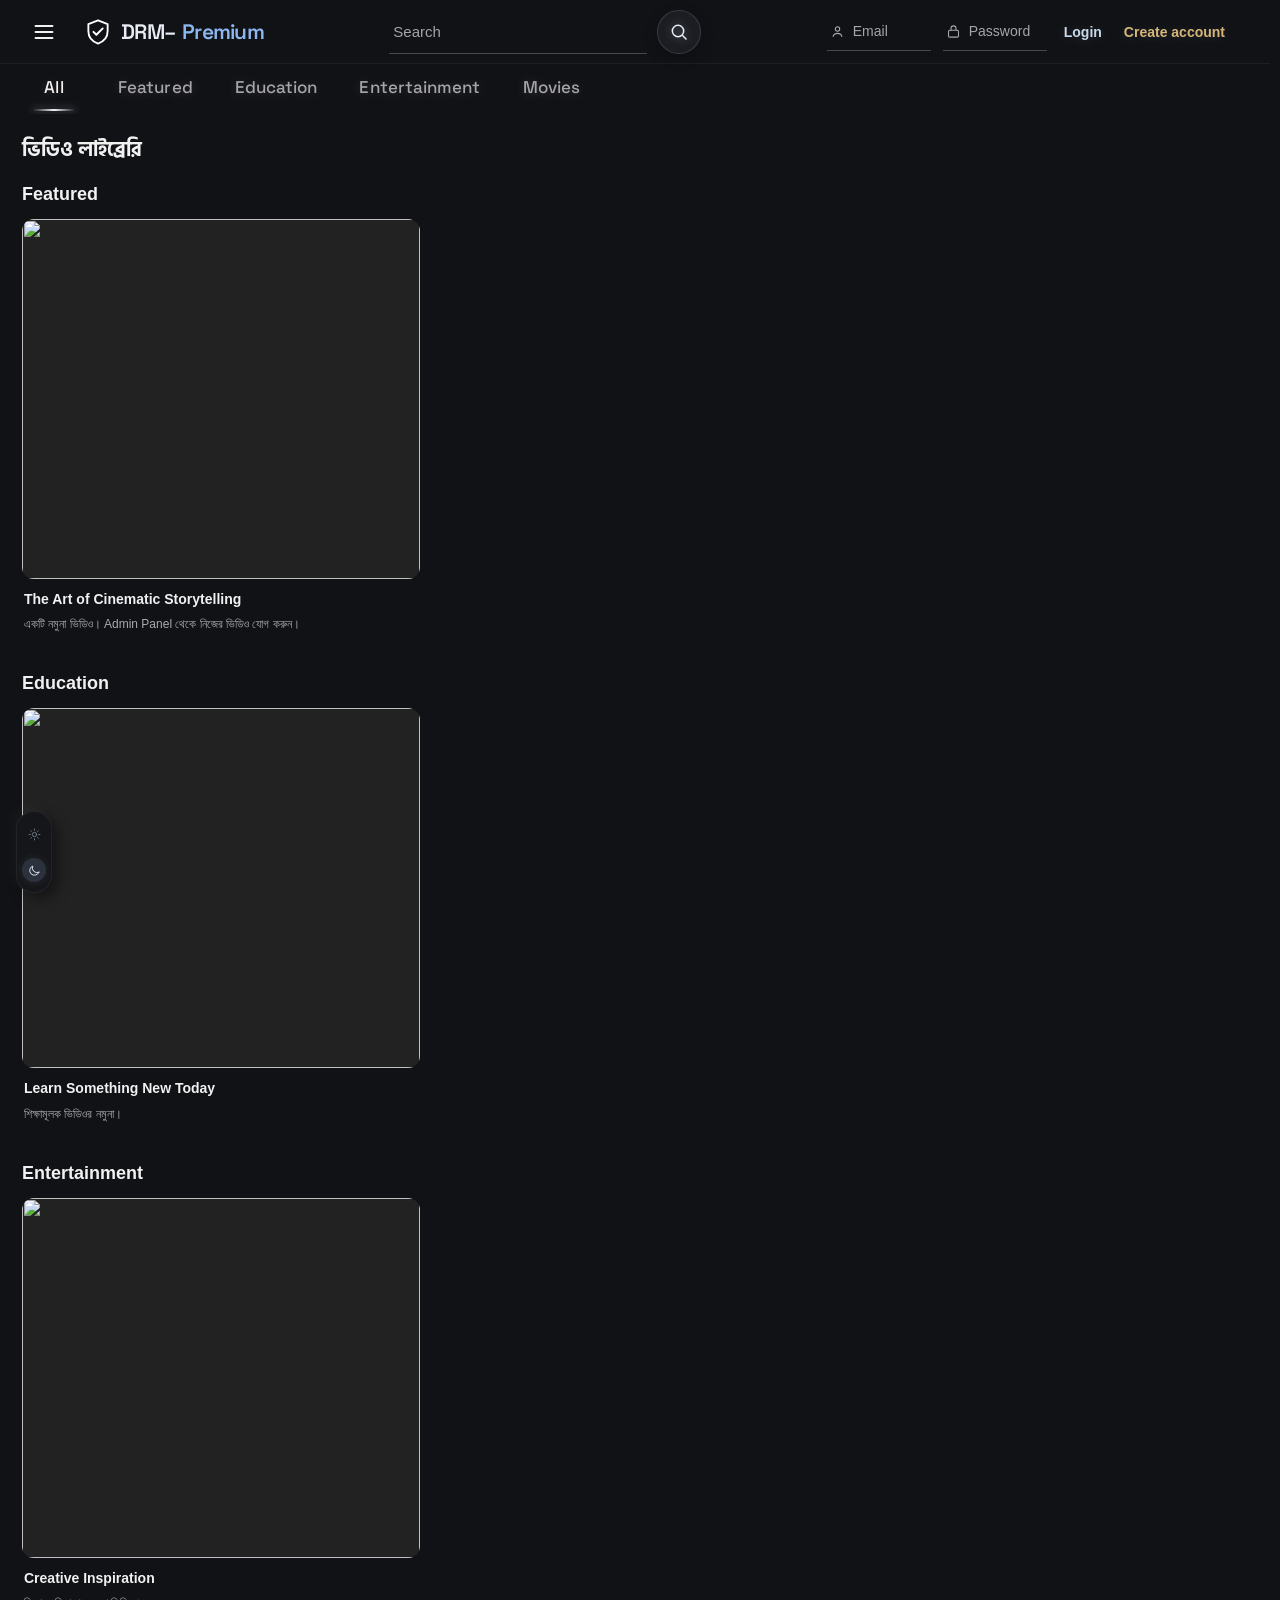
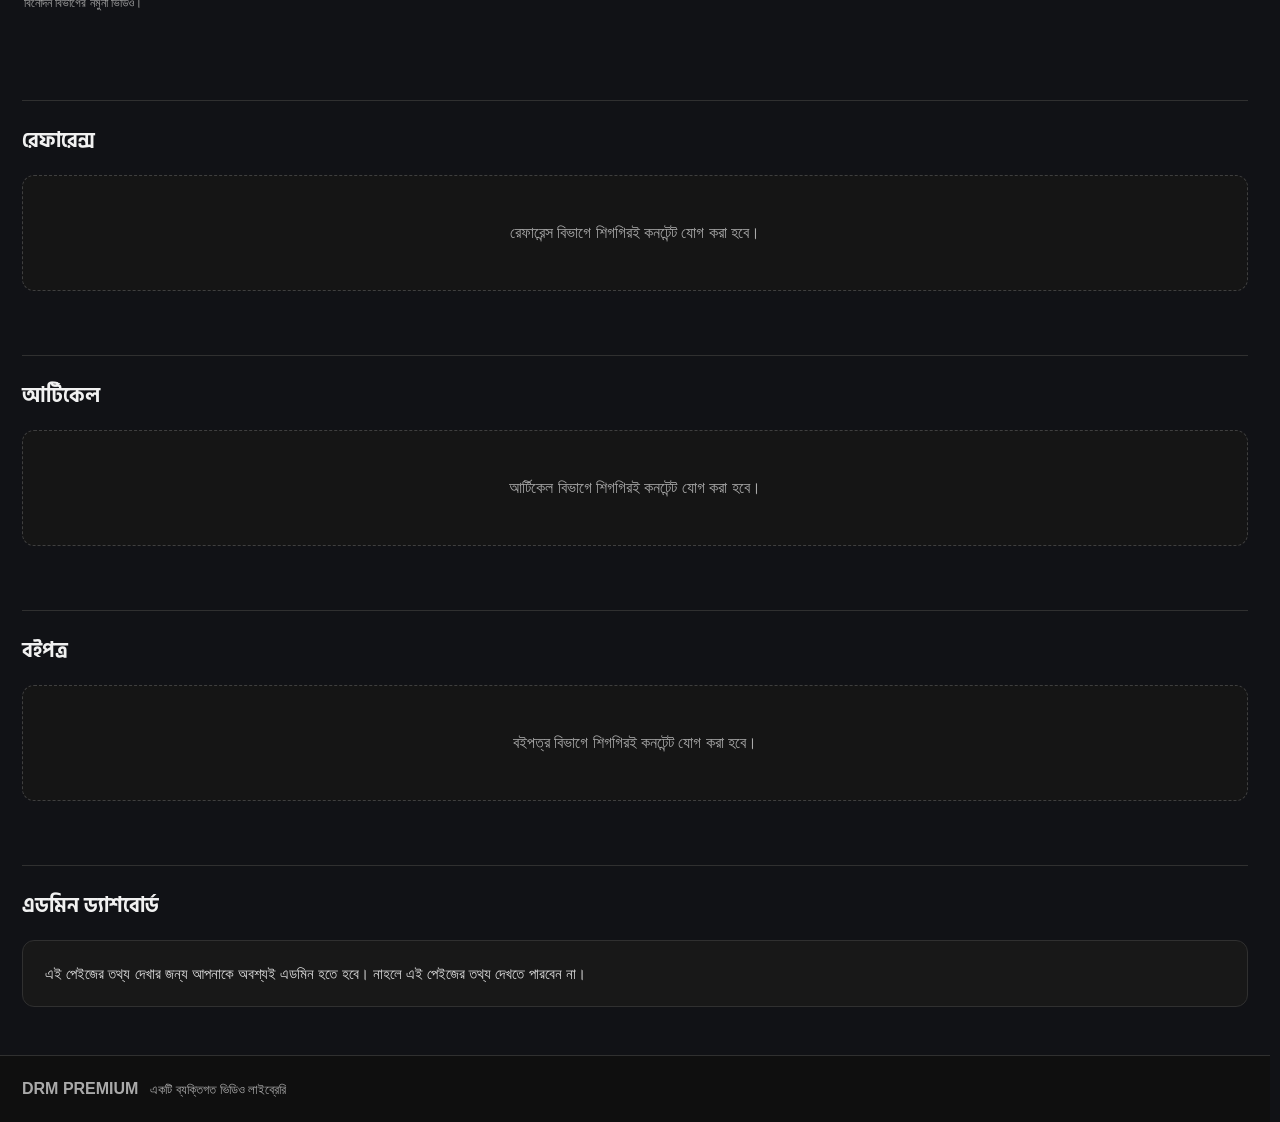
==== index.html @ 0ec2f044 "Refresh stable viewport drawer styles" ====
<!doctype html>
<html lang="bn">
<head>
<meta charset="utf-8">
<meta name="viewport" content="width=device-width,initial-scale=1">
<title>DRM PREMIUM</title>
<meta name="theme-color" content="#f5f0e9">
<link rel="icon" type="image/svg+xml" href="/favicon.svg">
<link rel="preconnect" href="https://fonts.googleapis.com">
<link rel="preconnect" href="https://fonts.gstatic.com" crossorigin>
<link href="https://fonts.googleapis.com/css2?family=Hind+Siliguri:wght@400;500;600;700&family=Sora:wght@600&family=Space+Grotesk:wght@400;500;600;700&display=swap" rel="stylesheet">
<script>(function(){try{var mode=localStorage.getItem("drm-theme-mode");document.documentElement.dataset.theme=(mode==="light"||mode==="dark")?mode:"dark";}catch(e){document.documentElement.dataset.theme="dark";}})();</script>
<link rel="stylesheet" href="styles.css?v=ducs-home-02">
<link rel="stylesheet" href="theme.css?v=ducs-shell-21">
<link rel="stylesheet" href="/assets/dufs/folder-system.css?v=dufs-04">
<link rel="stylesheet" href="/assets/dufs/home.css?v=dufs-29">
<link rel="stylesheet" href="/assets/dusb/scrollbar.css?v=dusb-03">
<link rel="stylesheet" href="/assets/dulm/list-manager.css?v=dulm-07">
<link rel="stylesheet" href="/assets/motion/motion.css?v=dume-07">

<link rel="stylesheet" href="/assets/sizing/tokens.css?v=duss-08">
<link rel="stylesheet" href="/assets/positioning/tokens.css?v=dups-04">
<link rel="stylesheet" href="/assets/colors/index.css?v=ducs-tabs-29">
<link rel="stylesheet" href="/assets/sizing/touch-targets.css?v=duss-08">
  <link rel="stylesheet" href="/theme-mode.css?v=drm-theme-16">
<script src="/theme-mode.js?v=drm-theme-06" defer></script>
<link rel="stylesheet" href="/site-shell.css?v=site-shell-01">
</head>
<body class="home-page">
<button id="visualEditorToggle" class="visual-editor-toggle" type="button" hidden aria-label="Folder Editing Mode" aria-pressed="false" title="Edit folder names">✎</button>
<aside id="visualEditorPanel" class="visual-editor-panel" hidden aria-label="Visual Editor"><div class="ve-head"><strong>Website Editor</strong><button id="veClose" type="button" aria-label="বন্ধ করুন">×</button></div><p id="veHelp">সম্পাদনার জন্য পেজের কোনো লেখা নির্বাচন করুন।</p><label for="veText">Text</label><textarea id="veText" rows="3"></textarea><label for="veFontSize">Font size (px)</label><input id="veFontSize" type="number" min="8" max="96" value="16"><label for="veColor">Text color</label><input id="veColor" type="color" value="#183d5c"><label for="veBackground">Text background</label><input id="veBackground" type="color" value="#ffffff"><label for="veShadowColor">Text shadow color</label><input id="veShadowColor" type="color" value="#000000"><div class="ve-grid"><div><label for="veShadowX">Shadow X</label><input id="veShadowX" type="number" min="-20" max="20" value="0"></div><div><label for="veShadowY">Shadow Y</label><input id="veShadowY" type="number" min="-20" max="20" value="0"></div><div><label for="veShadowBlur">Blur</label><input id="veShadowBlur" type="number" min="0" max="30" value="0"></div></div><div class="ve-actions"><button id="veApply" type="button">Apply Preview</button><button id="veSave" type="button">Save Changes</button><button id="veReset" type="button">Reset Selected</button></div><p id="veStatus" role="status" aria-live="polite"></p></aside>
<header class="topbar">
  <button class="yt-menu-trigger" id="menuToggle" type="button" aria-label="মেনু খুলুন" aria-expanded="false"><svg viewBox="0 0 24 24" aria-hidden="true"><path d="M3.5 6h17M3.5 12h17M3.5 18h17"/></svg></button>
  <a class="brand" href="/" aria-label="DRM– Premium — Homepage" data-environment-link="home"><svg class="brand-mark" viewBox="0 0 32 32" aria-hidden="true" focusable="false"><path d="M16 2.8 27 7v8.1c0 7.1-4.7 11.8-11 14.1C9.7 26.9 5 22.2 5 15.1V7l11-4.2Z" fill="none" stroke="currentColor" stroke-width="2.1" stroke-linejoin="round"/><path d="m10.8 15.8 3.4 3.4 7.2-7.3" fill="none" stroke="currentColor" stroke-width="2.2" stroke-linecap="round" stroke-linejoin="round"/></svg><span id="brandName" class="brand-word"><span class="brand-word-main">DRM–</span><span class="brand-word-accent">Premium</span></span></a>
  <form class="yt-search" role="search" onsubmit="return false"><input id="search" type="search" placeholder="Search" aria-label="কনটেন্ট খুঁজুন"><button type="button" id="searchSubmit" aria-label="Search"><svg viewBox="0 0 24 24" aria-hidden="true"><circle cx="10.8" cy="10.8" r="6.8"/><path d="m16 16 5 5"/></svg></button></form>
  <form id="headerLoginForm" class="top-actions yt-account-actions" aria-label="Account login" hidden>
    <label class="header-field yt-auth-field"><span class="sr-only">Email</span><svg viewBox="0 0 24 24" aria-hidden="true"><circle cx="12" cy="8" r="3.5"/><path d="M5 20c.7-3.4 3-5 7-5s6.3 1.6 7 5"/></svg><input id="headerEmail" name="email" type="email" placeholder="Email" autocomplete="username" required></label>
    <label class="header-field yt-auth-field"><span class="sr-only">Password</span><svg viewBox="0 0 24 24" aria-hidden="true"><rect x="4" y="10" width="16" height="11" rx="2"/><path d="M8 10V7a4 4 0 0 1 8 0v3"/></svg><input id="headerPassword" name="password" type="password" placeholder="Password" autocomplete="current-password" required></label>
    <button class="yt-login-action" id="headerLoginButton" type="submit">Login</button>
    <button class="yt-create-button" id="createAccountButton" type="button">Create account</button>
    <span id="headerLoginStatus" class="header-login-status" role="status" aria-live="polite"></span>
  </form>
  <div class="account-controls"><button id="profileMenuToggle" class="profile-menu-toggle" type="button" aria-label="প্রোফাইল মেনু খুলুন" aria-expanded="false" aria-controls="profileDrawer" hidden><img id="headerProfileAvatar" alt="" hidden><span id="headerProfileInitial">U</span></button><a id="quickUploadButton" class="nav-upload" href="/upload-studio.html" hidden aria-label="আপলোড">＋</a></div>
</header>
<div id="profileBarBackdrop" class="profile-bar-backdrop" hidden aria-hidden="true"></div>
<aside id="profileCompleteBar" class="profile-complete-bar" role="status" aria-live="polite" hidden>
 <p class="profile-bar-message"><span class="profile-welcome">Welcome to</span> <span class="profile-brand-lockup"><svg class="profile-brand-mark" viewBox="0 0 32 32" aria-hidden="true" focusable="false"><path d="M16 2.8 27 7v8.1c0 7.1-4.7 11.8-11 14.1C9.7 26.9 5 22.2 5 15.1V7l11-4.2Z" fill="none" stroke="currentColor" stroke-width="2.1" stroke-linejoin="round"/><path d="m10.8 15.8 3.4 3.4 7.2-7.3" fill="none" stroke="currentColor" stroke-width="2.2" stroke-linecap="round" stroke-linejoin="round"/></svg><span class="profile-brand-main">DRM–</span><span class="profile-brand-accent">Premium</span></span><span class="profile-welcome">. Please complete your profile.</span></p>
 <a class="profile-bar-action" href="/profile.html">Setup Profile</a>
 <button id="profileBarClose" class="profile-bar-close" type="button" aria-label="বার্তাটি বন্ধ করুন">×</button>
</aside>
<div class="sidebar-backdrop" id="sidebarBackdrop" hidden></div>
<aside class="yt-sidebar" id="ytSidebar" aria-label="প্রধান মেনু">
  <div class="sidebar-primary">
    <a class="side-link active" href="#home"><span class="side-icon">⌂</span><span>Home</span></a>
    <a class="side-link" href="/movies"><span class="side-icon">▣</span><span>Movies</span></a>
    <a class="side-link" href="#browse"><span class="side-icon">▶</span><span>Videos</span></a>
    <a class="side-link" href="#references"><span class="side-icon">▤</span><span>References</span></a>
    <a class="side-link" href="#articles"><span class="side-icon">▧</span><span>Articles</span></a>
    <a class="side-link" href="#books"><span class="side-icon">▣</span><span>Books</span></a>
  </div>
  <div class="sidebar-section"><div class="sidebar-heading">You</div>
    <a class="side-link" href="/admin"><span class="side-icon">◉</span><span>Admin dashboard</span></a>
    <a class="side-link" href="#about"><span class="side-icon">ⓘ</span><span>About</span></a>
    <a class="side-link" id="sidebarUpload" href="/upload-studio.html" hidden><span class="side-icon">＋</span><span>Upload</span></a>
  </div>
</aside>
<div id="profileDrawerBackdrop" class="profile-drawer-backdrop" hidden></div>
<aside id="profileDrawer" class="profile-drawer" role="dialog" aria-modal="false" aria-labelledby="profileDrawerTitle" aria-hidden="true" tabindex="-1" inert>
 <div class="profile-drawer-head"><span id="profileDrawerTitle" class="profile-drawer-kicker">YOUR ACCOUNT</span><button id="profileDrawerClose" class="profile-drawer-close" type="button" aria-label="Close profile menu">×</button></div>
 <div class="profile-drawer-identity"><div class="profile-drawer-avatar" id="drawerAvatar"><span id="drawerAvatarInitial">U</span><img id="drawerAvatarImage" alt="" hidden></div><div class="profile-drawer-name"><strong id="drawerFullName">Your profile</strong><span id="drawerUsername">@username</span></div></div>
 <a id="profileDrawerView" class="profile-drawer-view" href="/profile.html">Setup Profile <span aria-hidden="true">→</span></a>
 <div class="profile-drawer-divider"></div>
 <section class="profile-drawer-details" aria-label="Profile information">
  <div class="profile-drawer-detail"><span>ABOUT</span><p id="drawerBio">Not added yet</p></div>
  <div class="profile-drawer-detail-grid">
   <div class="profile-drawer-detail"><span>DATE OF BIRTH</span><p id="drawerDob">Not added</p></div>
   <div class="profile-drawer-detail"><span>GENDER</span><p id="drawerGender">Not specified</p></div>
  </div>
  <div class="profile-drawer-detail"><span>LOCATION</span><p id="drawerLocation">Not added</p></div>
  <div class="profile-drawer-detail"><span>EMAIL</span><p id="drawerEmail">—</p></div>
 </section>
 <div class="sidebar-logout-area profile-drawer-logout-area" id="sidebarLogoutArea" hidden>
  <p class="sidebar-logout-status" id="sidebarLogoutStatus" role="status" aria-live="polite"></p>
  <button class="sidebar-logout-button profile-drawer-logout-button" id="sidebarLogoutButton" type="button">
   <svg viewBox="0 0 24 24" aria-hidden="true"><path d="M10 17l5-5-5-5M15 12H3"/><path d="M12 3h6a2 2 0 0 1 2 2v14a2 2 0 0 1-2 2h-6"/></svg>
   <span>Logout</span>
  </button>
 </div>
</aside>
<nav class="category-bar" aria-label="ভিডিও ক্যাটাগরি"><div id="categoryTabs" class="category-tabs"><button class="category-chip active" type="button" data-category="all">All</button></div></nav> 
<main id="home">
<section class="hero" id="hero">
  <div class="hero-copy">
    <h1>DRM PREMIUM</h1>
    <p class="hero-kicker">VIDEO <span>/</span> STORY <span>/</span> KNOWLEDGE</p>
    <div class="red-rule"></div>
    <p class="hero-description" id="heroDescription">A curated platform for insightful videos, compelling stories and meaningful ideas.</p>
    <div class="hero-buttons"><button id="heroPlay" class="primary" disabled>▶ এখনই দেখুন</button><a href="#browse" class="secondary">আরও দেখুন</a></div>
  </div>
  <div class="hero-visual" role="img" aria-label="Minimal architectural composition with a tree"></div>
  <div class="hero-corner"></div>
</section>

<section class="content" id="browse">
  <div class="section-head"><div><p class="eyebrow" id="libraryEyebrow">DISCOVER</p><h2 id="libraryTitle">ভিডিও লাইব্রেরি</h2></div></div><div class="library-tools"><select id="categoryFilter" aria-label="ক্যাটাগরি"><option value="all">সব ক্যাটাগরি</option></select></div>
  <div id="videoRows"></div><button id="loadMoreVideos" class="secondary load-more-videos" type="button" hidden>আরও ভিডিও দেখুন</button><p id="emptyState" class="empty" hidden>কোনো ভিডিও পাওয়া যায়নি।</p>
</section>
<section class="content resource-section" id="references"><div class="section-head"><div><p class="eyebrow">REFERENCE</p><h2>রেফারেন্স</h2></div></div><p class="empty">রেফারেন্স বিভাগে শিগগিরই কনটেন্ট যোগ করা হবে।</p></section>
<section class="content resource-section" id="articles"><div class="section-head"><div><p class="eyebrow">ARTICLES</p><h2>আর্টিকেল</h2></div></div><p class="empty">আর্টিকেল বিভাগে শিগগিরই কনটেন্ট যোগ করা হবে।</p></section>
<section class="content resource-section" id="books"><div class="section-head"><div><p class="eyebrow">BOOKS</p><h2>বইপত্র</h2></div></div><p class="empty">বইপত্র বিভাগে শিগগিরই কনটেন্ট যোগ করা হবে।</p></section>
<section class="content resource-section admin-section" id="admin"><div class="section-head"><div><p class="eyebrow">ADMINISTRATION</p><h2>এডমিন ড্যাশবোর্ড</h2></div></div><div id="adminGuest" class="admin-message">এই পেইজের তথ্য দেখার জন্য আপনাকে অবশ্যই এডমিন হতে হবে। নাহলে এই পেইজের তথ্য দেখতে পারবেন না।</div><div id="adminStats" hidden><div class="admin-metrics"><article class="metric-card"><span>অনলাইন Admin</span><strong id="onlineAdminCount">০</strong></article><article class="metric-card"><span>মোট Admin/Owner</span><strong id="totalAdminCount">০</strong></article><article class="metric-card"><span>মোট পোস্ট</span><strong id="totalPostCount">০</strong></article><article class="metric-card"><span>মোট ট্যাব ভিজিট</span><strong id="totalTabViews">০</strong></article></div><div class="admin-report-grid"><section class="admin-report"><h3>Admin কার্যক্রম</h3><div id="adminActivity"></div></section><section class="admin-report"><h3>জনপ্রিয় ট্যাব</h3><div id="tabActivity"></div></section></div><p class="admin-updated" id="adminUpdated"></p></div><p class="admin-error" id="adminError" hidden></p></section>
</main>
<dialog id="registerDialog" class="register-dialog" aria-labelledby="registerTitle">
 <form id="registerForm" class="register-form" novalidate>
  <button class="register-close" id="registerClose" type="button" aria-label="Close">×</button>
  <p class="eyebrow">DRM PREMIUM ACCOUNT</p><h2 id="registerTitle">Create your account</h2>
  <p class="register-intro">ইমেইল যাচাই করে নতুন User অ্যাকাউন্ট তৈরি করুন।</p>
  <label>Email address<input id="registerEmail" type="email" maxlength="254" autocomplete="email" required placeholder="name@example.com"></label>
  <label>Username<input id="registerUsername" type="text" minlength="3" maxlength="30" autocomplete="username" required pattern="[A-Za-z0-9_]{3,30}" placeholder="৩–৩০ অক্ষর; English, number বা _"></label>
  <label>Password<input id="registerPassword" type="password" minlength="8" maxlength="200" autocomplete="new-password" required placeholder="কমপক্ষে ৮ অক্ষর"></label>
  <div id="registerOtpGroup" hidden><label>Email verification code<input id="registerCode" type="text" inputmode="numeric" autocomplete="one-time-code" maxlength="6" pattern="[0-9]{6}" placeholder="৬ সংখ্যার কোড"></label><p class="register-hint">ইমেইলে পাঠানো ৬ সংখ্যার কোড দিন। কোড ১০ মিনিট কার্যকর থাকবে।</p><p id="registerDeliveryHint" class="register-delivery-hint" role="status" aria-live="polite" hidden>ইমেইলের Primary Inbox-এ OTP না পেলে Spam বা Junk ফোল্ডারটিও চেক করুন। প্রয়োজনে Promotions ফোল্ডারও দেখুন।</p></div>
  <p id="registerStatus" class="register-status" role="status" aria-live="polite"></p>
  <div class="register-actions"><button id="registerSendCode" class="register-primary" type="button">Send verification code</button><button id="registerVerify" class="register-primary" type="submit" hidden>Verify & create account</button></div>
  <p class="register-footnote">অ্যাকাউন্টটি সাধারণ User হিসেবে তৈরি হবে। Admin বা Owner permission স্বয়ংক্রিয়ভাবে দেওয়া হবে না।</p>
 </form>
</dialog>
<footer id="about"><span id="footerBrand">DRM PREMIUM</span><span id="footerText">একটি ব্যক্তিগত ভিডিও লাইব্রেরি</span></footer>
<dialog id="playerDialog" class="player-dialog" aria-labelledby="playerTitle"><button class="close" type="button" data-close="playerDialog" aria-label="Close video player">✕</button><div id="playerFrame" class="player-frame"></div><div class="player-info"><h2 id="playerTitle"></h2><p id="playerDescription"></p></div></dialog>
<section id="siteBuilder" class="site-builder" hidden aria-label="Website Builder"><header class="sb-top"><div><strong>DRM PREMIUM BUILDER</strong><small id="sbSaveState">Draft not loaded</small></div><div class="sb-top-actions"><button id="sbUndo" type="button">Undo</button><button id="sbRedo" type="button">Redo</button><button id="sbPreview" type="button">Preview width</button><button id="sbHistory" type="button">History</button><button id="sbSave" class="sb-primary" type="button">Save Draft</button><button id="sbExit" type="button" aria-label="Close builder">×</button></div></header><div class="sb-workspace"><aside class="sb-sidebar"><div class="sb-side-head"><strong>Pages & Layers</strong><select id="sbPage" aria-label="Page"></select></div><div class="sb-add-row"><button id="sbAddSection" type="button">＋ Section</button><button id="sbAddElement" type="button">＋ Element</button></div><div id="sbLayers" class="sb-layers"></div><div class="sb-side-foot"><button id="sbAddPage" type="button">＋ Add page</button><p>Backend, authentication, API ও database এই Builder-এর বাইরে সুরক্ষিত থাকবে।</p></div></aside><main class="sb-stage-wrap"><div class="sb-stage-label"><span>LIVE CANVAS · DRAFT</span><span id="sbViewportLabel">Desktop</span></div><div id="sbCanvas" class="sb-canvas" aria-label="Visual page canvas"><div class="sb-empty">একটি Section যোগ করে শুরু করুন।</div></div></main><aside class="sb-inspector"><div class="sb-inspector-head"><strong>Smart Toolbar</strong><span id="sbSelectedType">Nothing selected</span></div><div id="sbInspectorBody" class="sb-inspector-body"><p>Canvas বা Layers থেকে কোনো element নির্বাচন করুন।</p></div></aside></div><footer class="sb-footer"><span id="sbMessage" role="status">Draft editor · changes are not public until a future publish workflow exists.</span><span>Owner only</span></footer></section><dialog id="sbHistoryDialog" class="sb-dialog" aria-labelledby="sbHistoryDialogTitle"><form method="dialog"><button class="sb-dialog-close" aria-label="Close draft history">×</button><h2 id="sbHistoryDialogTitle">Draft history</h2><div id="sbHistoryList">Loading…</div><p>History থেকে restore এখনো সক্রিয় নয়।</p></form></dialog>
<section id="accountSuspensionScreen" class="suspension-screen" hidden role="alertdialog" aria-modal="true" aria-labelledby="suspensionTitle">
 <div class="suspension-grain" aria-hidden="true"></div>
 <div class="suspension-content">
  <div class="suspension-brand brand" aria-label="DRM– Premium Suspended">
   <svg class="brand-mark" viewBox="0 0 32 32" aria-hidden="true" focusable="false"><path d="M16 2.8 27 7v8.1c0 7.1-4.7 11.8-11 14.1C9.7 26.9 5 22.2 5 15.1V7l11-4.2Z" fill="none" stroke="currentColor" stroke-width="2.1" stroke-linejoin="round"/><path d="m10.8 15.8 3.4 3.4 7.2-7.3" fill="none" stroke="currentColor" stroke-width="2.2" stroke-linecap="round" stroke-linejoin="round"/></svg>
   <span class="brand-word"><span class="brand-word-main">DRM–</span><span class="brand-word-accent">Premium</span><span class="brand-admin-suffix">Suspended</span></span>
  </div>
  <div class="suspension-kicker"><i></i> ACCOUNT ACCESS · TEMPORARILY RESTRICTED</div>
  <h1 id="suspensionTitle">Access is on pause.</h1>
  <p class="suspension-description">Your account has been temporarily suspended. Access will be restored automatically when the countdown ends.</p>
  <div class="suspension-countdown" aria-label="Time remaining">
   <div><strong id="suspensionHours">24</strong><span>HOURS</span></div><b>:</b>
   <div><strong id="suspensionMinutes">00</strong><span>MINUTES</span></div><b>:</b>
   <div><strong id="suspensionSeconds">00</strong><span>SECONDS</span></div>
  </div>
  <div class="suspension-progress"><i id="suspensionProgress"></i></div>
  <p class="suspension-restore">ACCESS RESTORES <strong id="suspensionRestoreAt">—</strong></p>
  <div id="suspensionReasonWrap" class="suspension-reason" hidden><span>NOTICE</span><p id="suspensionReason"></p></div>
  <p class="suspension-footnote">The remaining time is synchronized with the server. You do not need to keep this page open.</p>
  <button id="suspensionCheckButton" type="button">Check access status</button>
  <div class="suspension-wordmark">DRM– PREMIUM <span>·</span> ACCOUNT SECURITY</div>
 </div>
</section>
<script src="/assets/motion/motion-controller.js?v=dume-10"></script>
<script src="app.js?v=dufs-04"></script>
<script src="/assets/dufs/folder-system.js?v=dufs-03"></script>
<script src="/assets/dufs/home.js?v=dufs-18"></script>
<script src="/assets/dusb/scrollbar.js?v=dusb-04"></script>
<script src="/assets/dulm/list-manager.js?v=dulm-04"></script>
<script src="/site-shell.js?v=site-shell-01" defer></script>
</body>
</html>
---- styles.css ----
:root{--paper:var(--ducs-home-page-bg, #f5f0e9);--ink:var(--ducs-home-brand-text, #111);--muted:var(--ducs-home-muted-text, #66615b);--red:var(--ducs-home-primary-bg, #e51b13);--line:var(--ducs-home-page-border, #d9d1c7)}
*{box-sizing:border-box}html{scroll-behavior:smooth}body{margin:0;background:var(--paper);color:var(--ink);font-family:Inter,'Hind Siliguri',sans-serif}
.topbar{min-height:100px;display:flex;align-items:center;gap:clamp(22px,4vw,64px);padding:18px clamp(24px,5vw,84px);border-bottom:1px solid var(--line);background:var(--ducs-home-header-bg, rgba(249,245,239,.97));position:relative;z-index:5}
.brand{display:flex;align-items:center;gap:12px;color:var(--ink);text-decoration:none;font-size:27px;font-weight:900;letter-spacing:2px;white-space:nowrap}.brand-mark{display:block;flex:0 0 43px;width:43px;height:43px;color:var(--ducs-home-brand-text, #080808);letter-spacing:0}.brand{gap:10px}.brand span:last-child{letter-spacing:1px}
nav{display:flex;align-items:center;gap:clamp(13px,1.8vw,28px);margin-left:auto;white-space:nowrap}nav a{font-size:12px}.nav-categories{display:contents}.nav-categories a{position:relative;color:var(--ducs-home-nav-text, #292725);text-decoration:none;font-size:12px;font-weight:600;padding:12px 0;white-space:nowrap}.nav-categories a:hover:after{content:"";position:absolute;left:0;right:0;bottom:4px;height:2px;background:var(--red)}nav a{position:relative;color:#292725;text-decoration:none;font-size:13px;font-weight:600;padding:12px 0}nav a.active:after,nav a:hover:after{content:"";position:absolute;left:0;right:0;bottom:4px;height:2px;background:var(--red)}
.top-actions{display:flex;align-items:center;gap:12px;position:relative}.header-field{height:36px;width:clamp(108px,9.5vw,140px);display:flex;align-items:center;gap:8px;border:0;border-bottom:1.5px solid var(--ducs-home-header-field-border, #242321);border-radius:0;background:transparent;padding:0 4px;transition:border-color .18s}.header-field:focus-within{border-bottom-color:var(--red)}.field-icon{font-size:var(--duss-icon-size-field-glyph, 15px);color:var(--ducs-home-nav-text, #333)}.header-field input{min-width:0;width:100%;border:0;outline:0;background:transparent;color:var(--ink);font:500 12px Inter,sans-serif}.header-field input::placeholder{color:var(--ducs-home-header-field-placeholder, #393633);opacity:1}
.header-login-status{position:absolute;right:var(--dups-offset-0, 0);top:calc(100% + var(--dups-anchor-header-login-status-gap, 8px));z-index:var(--dups-layer-header-status, 110);padding:5px 9px;background:var(--ducs-home-card-bg, #fffdfa);border:1px solid var(--ducs-home-status-border, #cfc7bd);color:#242321;font-size:11px;white-space:nowrap;box-shadow:0 3px 12px #0001}.header-login-status:empty{display:none}.header-login-status.error{color:#a51d1d;border-color:#d99}
.login-button,.signup-button{height:30px;min-height:30px;padding:0 9px;border-radius:6px;font:700 12px Inter,sans-serif;line-height:1;white-space:nowrap}.login-button{border:1px solid var(--red);background:var(--red);color:#fff}.signup-button{border:1px solid var(--ducs-home-secondary-border, #77716a);background:transparent;color:var(--ink)}
button,a,select{cursor:pointer}.login-button:disabled,.signup-button:disabled{cursor:default;opacity:1}
.hero{position:relative;display:grid;grid-template-columns:1fr 1fr;min-height:560px;margin:0 clamp(24px,5vw,84px);border-left:1px solid var(--line);border-right:1px solid var(--line);border-bottom:1px solid var(--line);overflow:hidden;background:var(--ducs-home-hero-bg, #f8f3ec)}
.hero-copy{position:relative;z-index:1;display:flex;flex-direction:column;justify-content:center;padding:65px clamp(26px,4vw,66px);min-height:560px}.hero h1{font-size:clamp(76px,9vw,142px);line-height:.9;letter-spacing:-.075em;font-weight:900;margin:0 0 14px}.hero-kicker{font-size:clamp(11px,1.2vw,16px);letter-spacing:.48em;font-weight:600;margin:0;white-space:nowrap}.hero-kicker span{padding:0 10px;color:var(--red)}.red-rule{height:7px;width:65px;background:var(--red);margin:26px 0 18px}.hero-description{max-width:410px;font-size:clamp(16px,1.5vw,21px);line-height:1.5;font-weight:500;margin:0;color:var(--ducs-home-hero-text, #252321)}.hero-buttons{display:flex;gap:12px;margin-top:30px}.primary,.secondary{border:0;border-radius:4px;padding:13px 19px;font:700 13px 'Hind Siliguri',sans-serif;text-decoration:none;display:inline-flex;align-items:center;justify-content:center}.primary{background:var(--red);color:white}.secondary{background:var(--ducs-home-secondary-bg, #242321);color:#fff}.primary:disabled{opacity:1;cursor:default}
.hero-visual{position:relative;min-height:560px;background:linear-gradient(0deg,#00000008,#00000008),url('https://images.unsplash.com/photo-1511818966892-d7d671e672a2?auto=format&fit=crop&w=1400&q=90') center/cover no-repeat;filter:grayscale(1)}.hero-visual:before{content:"";position:absolute;inset:var(--dups-anchor-hero-overlay-inset, 0);background:linear-gradient(135deg,transparent 0 48%,rgba(245,240,233,.1) 48% 49%,transparent 49%)}.hero-corner{position:absolute;right:var(--dups-anchor-hero-corner-edge, 0);bottom:var(--dups-anchor-hero-corner-edge, 0);width:68px;height:68px;background:var(--red)}
.content{padding:55px clamp(24px,5vw,84px) 80px}.section-head{display:flex;align-items:end;justify-content:space-between;margin-bottom:28px}.eyebrow{color:var(--red);font-size:11px;letter-spacing:3px;font-weight:800;margin:0 0 10px}.section-head h2{font-family:'Hind Siliguri',sans-serif;font-size:29px;margin:0}.section-head select{background:transparent;color:var(--ink);border:1px solid #8d8984;padding:10px 13px;border-radius:4px}.video-row{margin:28px 0 38px}.video-row h3{font-size:19px;margin:0 0 14px}.cards{display:grid;grid-template-columns:repeat(auto-fill,minmax(210px,1fr));gap:16px}.video-card{background:var(--ducs-home-card-bg, #fffdfa);border:1px solid var(--ducs-home-card-border, #e4ddd4);overflow:hidden;transition:transform .2s,box-shadow .2s;cursor:pointer}.video-card:hover{transform:translateY(-4px);box-shadow:0 12px 28px #24190d18}.thumb{width:100%;aspect-ratio:16/9;object-fit:cover;background:#ddd;display:block}.card-copy{padding:13px}.card-copy h4{font-size:15px;margin:0 0 7px;line-height:1.4}.card-copy p{font-size:12px;color:var(--muted);margin:0}.empty{text-align:center;color:var(--ducs-home-card-muted, #777);padding:60px 10px}
footer{border-top:1px solid var(--line);padding:25px clamp(24px,5vw,84px);color:var(--ducs-home-footer-text, #5f5a54);font-weight:800}footer span+span{font-weight:400;margin-left:12px;font-size:13px}
.player-dialog{background:var(--paper);color:var(--ink);border:1px solid var(--ducs-home-modal-border, #aaa);border-radius:4px;padding:25px;width:min(900px,94vw);max-height:90vh;overflow:auto}.player-dialog::backdrop{background:var(--ducs-home-modal-backdrop, #000b)}.close{float:right;background:#242321;color:#fff;border:0;border-radius:50%;width:34px;height:34px;font-size:17px}.player-frame{clear:both;aspect-ratio:16/9;margin-top:18px;background:#000}.player-frame iframe{width:100%;height:100%;border:0}.player-info h2{margin-bottom:5px}.player-info p{color:#625d57;line-height:1.6}.sr-only{position:absolute;width:1px;height:1px;padding:0;margin:-1px;overflow:hidden;clip:rect(0,0,0,0);white-space:nowrap;border:0}
@media(max-width:1100px){.topbar{flex-wrap:wrap;gap:15px}.brand{margin-right:auto}nav{order:3;margin:0;flex:1}.top-actions{margin-left:auto}.hero{margin:0 24px}.hero-copy{padding:45px 28px}}
@media(max-width:760px){.topbar{padding:14px 4vw}.brand{font-size:22px}.brand-mark{width:36px;height:36px;flex-basis:36px}nav{order:2;width:100%;overflow:auto;gap:22px}.top-actions{order:3;width:100%;margin:0;display:grid;grid-template-columns:1fr 1fr auto auto;gap:6px}.header-field{width:100%;padding:0 4px}.header-field input{font-size:11px}.login-button,.signup-button{height:28px;min-height:28px;padding:0 7px;font-size:11px}.hero{grid-template-columns:1fr;margin:0 4vw;min-height:0}.hero-copy{min-height:390px;padding:50px 7vw}.hero h1{font-size:clamp(76px,17vw,116px)}.hero-kicker{font-size:10px;letter-spacing:.25em}.hero-visual{min-height:300px}.hero-corner{width:48px;height:48px}.content{padding:38px 4vw 55px}.section-head h2{font-size:23px}.cards{grid-template-columns:repeat(2,minmax(0,1fr));gap:10px}.card-copy{padding:9px}.card-copy h4{font-size:13px}.section-head{align-items:center;gap:10px}.section-head select{max-width:130px}}
@media(max-width:420px){.top-actions{grid-template-columns:1fr 1fr}.login-button,.signup-button{width:100%}.hero-kicker{letter-spacing:.15em}.hero-kicker span{padding:0 4px}}

/* Public-facing Admin tab: same light editorial design as the homepage. */
.admin-section{border-top:1px solid var(--line);background:rgba(255,255,255,.22)}.admin-message,.admin-error{padding:22px 24px;border:1px solid var(--line);background:#fffdfa;color:#262321;font-size:15px;line-height:1.7}.admin-error{color:#a51d1d}.admin-metrics{display:grid;grid-template-columns:repeat(4,minmax(0,1fr));gap:14px;margin:22px 0}.metric-card,.admin-report{background:#fffdfa;border:1px solid var(--line);padding:20px}.metric-card span{display:block;color:var(--muted);font-size:13px}.metric-card strong{display:block;font-size:32px;margin-top:9px}.admin-report-grid{display:grid;grid-template-columns:1fr 1fr;gap:14px}.admin-report h3{font-size:17px;margin:0 0 20px}.report-row{margin:15px 0}.report-label{display:flex;justify-content:space-between;gap:12px;font-size:13px;margin-bottom:7px}.report-track{height:7px;background:#e7e0d7;overflow:hidden}.report-track i{display:block;height:100%;background:var(--red)}.admin-empty,.admin-updated{font-size:12px;color:var(--muted)}.admin-updated{margin-top:18px}@media(max-width:760px){.admin-metrics{grid-template-columns:repeat(2,minmax(0,1fr))}.admin-report-grid{grid-template-columns:1fr}.metric-card{padding:15px}.metric-card strong{font-size:26px}}

/* Owner-only visual editor panel */
.visual-editor-toggle{position:fixed;top:var(--dups-anchor-visual-editor-legacy-top, 12px);left:var(--dups-anchor-visual-editor-legacy-left, 12px);z-index:var(--dups-layer-visual-editor-legacy, 90);width:36px;height:36px;border:1px solid var(--ducs-home-editor-button-border, #8ca6c0);border-radius:6px;background:var(--ducs-home-editor-toggle-bg, #e7eef7);color:var(--ducs-home-editor-text, #183d5c);font-size:22px;cursor:pointer}
.visual-editor-toggle[hidden]{display:none!important}.visual-editor-toggle.active{background:var(--ducs-home-editor-text, #183d5c);color:#fff}
.visual-editor-panel{position:fixed;z-index:var(--dups-layer-visual-editor-panel-legacy, 91);top:var(--dups-anchor-visual-editor-panel-top, 56px);left:var(--dups-anchor-visual-editor-panel-left, 12px);width:min(320px,calc(100vw - 24px));max-height:calc(100vh - 72px);overflow:auto;padding:16px;background:var(--ducs-home-editor-panel-bg, #edf3fa);color:var(--ducs-home-editor-text, #183d5c);border:1px solid var(--ducs-home-editor-border, #9bb0c7);border-radius:8px;box-shadow:0 8px 28px #26384b33;font:14px Arial,sans-serif}
.visual-editor-panel[hidden]{display:none!important}.ve-head{display:flex;align-items:center;justify-content:space-between;margin-bottom:10px}.ve-head strong{font-size:17px}.ve-head button{font-size:22px;border:0;background:transparent;color:inherit;cursor:pointer}
.visual-editor-panel label{display:block;margin:10px 0 4px;font-weight:700}.visual-editor-panel input,.visual-editor-panel textarea{width:100%;box-sizing:border-box;padding:7px;border:1px solid var(--ducs-home-editor-field-border, #a8b9cc);border-radius:4px;background:#fff;color:var(--ducs-home-editor-text, #183d5c);font:14px Arial,sans-serif}.visual-editor-panel input[type=color]{height:34px;padding:2px}.ve-grid{display:grid;grid-template-columns:repeat(3,1fr);gap:8px}.ve-actions{display:grid;gap:7px;margin-top:14px}.ve-actions button{padding:9px;border:1px solid var(--ducs-home-editor-button-border, #8ca6c0);border-radius:5px;background:var(--ducs-home-editor-button-bg, #d8e5f2);color:var(--ducs-home-editor-text, #183d5c);font-weight:700;cursor:pointer}.ve-actions #veSave{background:#183d5c;color:#fff}.ve-actions button:disabled{opacity:.6}.visual-editor-panel p{font-size:12px;line-height:1.5}
body.visual-editor-active{cursor:crosshair}

/* Full Website Builder shell and responsive workbench */
.site-builder{position:fixed;inset:var(--dups-offset-0, 0);z-index:var(--dups-layer-site-builder, 1000);background:var(--ducs-home-builder-bg, #edf1f5);color:var(--ducs-home-builder-text, #243142);font:14px Inter,'Hind Siliguri',sans-serif;display:flex;flex-direction:column}.site-builder[hidden]{display:none!important}.sb-top{height:66px;flex:0 0 66px;display:flex;align-items:center;justify-content:space-between;gap:14px;padding:0 18px;background:linear-gradient(110deg,#fff,#e6edf4);border-bottom:1px solid #cbd5df;box-shadow:0 5px 18px #33415512}.sb-top>div:first-child{display:grid;gap:4px}.sb-top strong{font-size:13px;letter-spacing:.12em;color:#42566b}.sb-top small,.sb-muted{font-size:11px;color:#718096}.sb-top-actions{display:flex;align-items:center;gap:7px}.sb-top button,.sb-add-row button,.sb-side-foot button,.sb-inspector button{border:1px solid var(--ducs-home-builder-button-border, #c8d3df);border-radius:8px;background:linear-gradient(#fff,var(--ducs-home-builder-button-bg, #e9eff5));color:#40536a;padding:8px 11px;font-weight:650;cursor:pointer}.sb-top button.sb-primary{background:linear-gradient(135deg,#526b84,#344a61);color:white;border-color:#344a61}.sb-workspace{display:grid;grid-template-columns:245px minmax(0,1fr) 285px;min-height:0;flex:1}.sb-sidebar,.sb-inspector{background:var(--ducs-home-builder-sidebar, #f8fafc);min-width:0;display:flex;flex-direction:column}.sb-sidebar{border-right:1px solid var(--ducs-home-builder-border, #d5dde6)}.sb-inspector{border-left:1px solid var(--ducs-home-builder-border, #d5dde6)}.sb-side-head,.sb-inspector-head{padding:16px;border-bottom:1px solid #e0e6ed;display:grid;gap:10px}.sb-side-head select{padding:8px;border:1px solid var(--ducs-home-builder-field-border, #cbd5df);border-radius:7px;background:#fff;color:#334155}.sb-add-row{display:flex;gap:7px;padding:12px}.sb-add-row button{flex:1}.sb-layers{overflow:auto;padding:4px 8px;flex:1}.sb-layer{display:flex;width:100%;align-items:center;gap:8px;text-align:left;border:0;border-radius:7px;background:transparent;padding:8px 7px 8px calc(8px + var(--depth)*13px);color:#475569;cursor:pointer}.sb-layer.active{background:#dce7f1;color:#243f59;font-weight:750}.sb-layer small{margin-left:auto;color:#94a3b8;font-size:9px}.sb-side-foot{padding:12px;border-top:1px solid #e0e6ed}.sb-side-foot p{font-size:10px;line-height:1.5;color:#8290a0}.sb-stage-wrap{min-width:0;min-height:0;overflow:auto;background:linear-gradient(135deg,#e5eaf0,var(--ducs-home-builder-stage, #f3f6f9))}.sb-stage-label{display:flex;justify-content:space-between;padding:12px 18px;color:#8290a0;font-size:10px;font-weight:800;letter-spacing:.12em}.sb-canvas{width:min(100% - 44px,1180px);min-height:calc(100% - 50px);margin:0 auto 22px;background:var(--ducs-home-builder-canvas, #fff);border:1px solid #d5dde6;border-radius:10px;box-shadow:0 12px 36px #34465a16;padding:22px;transition:max-width .2s}.sb-canvas.tablet{max-width:820px}.sb-empty{padding:80px 20px;text-align:center;color:#9aa7b5}.sb-node{position:relative;min-height:35px;padding:12px;margin:7px 0;border:1px dashed #cbd5df;border-radius:5px;color:#334155;cursor:pointer;overflow-wrap:anywhere}.sb-node:hover{border-color:#7f9bb5;background-color:#f8fafc}.sb-node.sb-selected{outline:2px solid #547b9f;outline-offset:1px;border-style:solid}.sb-node-section,.sb-node-hero{min-height:110px;padding:22px;background:#f1f4f7}.sb-node-container,.sb-node-column,.sb-node-grid{padding:14px;background:#f8fafc}.sb-node img{max-width:100%;height:auto;display:block}.sb-image-placeholder{padding:35px;text-align:center;background:#e8edf2;color:#718096}.sb-node-divider hr{border:0;border-top:1px solid #cbd5df}.sb-inspector-head span{font-size:11px;color:#8290a0}.sb-inspector-body{padding:14px;overflow:auto}.sb-field{display:grid;gap:6px;margin-bottom:13px;color:#64748b;font-size:11px;font-weight:700}.sb-field input{width:100%;min-width:0;padding:9px;border:1px solid #cbd5df;border-radius:7px;background:#fff;color:#27384a}.sb-inspector-actions{display:grid;grid-template-columns:1fr 1fr;gap:7px;margin-top:18px}.sb-inspector-actions .danger{color:#a43c48}.sb-footer{height:34px;flex:0 0 34px;display:flex;justify-content:space-between;align-items:center;padding:0 16px;background:#e4eaf0;border-top:1px solid #cbd5df;color:#64748b;font-size:10px}.sb-dialog{max-width:min(540px,92vw);width:100%;border:1px solid #cbd5df;border-radius:14px;padding:22px;color:#334155;box-shadow:0 25px 80px #0003}.sb-dialog::backdrop{background:#17233477}.sb-dialog-close{float:right;border:0;background:none;font-size:25px}.sb-history-row{padding:9px;border-bottom:1px solid #e5eaf0;font-size:12px}body.sb-open{overflow:hidden}#visualEditorToggle{z-index:var(--dups-layer-visual-editor, 990)}
@media(max-width:900px){.sb-workspace{grid-template-columns:190px minmax(0,1fr)}.sb-inspector{position:absolute;right:var(--dups-anchor-builder-inspector-right, 0);top:var(--dups-anchor-builder-inspector-top, 66px);bottom:var(--dups-anchor-builder-inspector-bottom, 34px);width:min(300px,82vw);z-index:var(--dups-layer-builder-inspector, 2);box-shadow:-12px 0 30px #26384a18}.sb-top-actions button{padding:7px 8px;font-size:11px}}
@media(max-width:600px){.sb-top{height:auto;min-height:68px;flex-wrap:wrap;padding:10px}.sb-top-actions{width:100%;overflow:auto}.sb-workspace{grid-template-columns:132px minmax(0,1fr)}.sb-sidebar{font-size:11px}.sb-canvas{width:calc(100% - 18px);padding:10px}.sb-inspector{--dups-anchor-builder-inspector-top:112px;top:var(--dups-anchor-builder-inspector-top)}.sb-footer{font-size:9px}}

/* Existing public site reference preview inside Builder */
.sb-canvas{display:block!important;padding:0!important;overflow:hidden!important}
.sb-live-preview-head,.sb-draft-area-head{display:flex;align-items:center;justify-content:space-between;gap:12px;padding:12px 16px;background:#f4f7fa;border-bottom:1px solid #d5dde6;color:#4a5f75;font-size:11px}
.sb-live-preview-head span,.sb-draft-area-head span{color:#8290a0;font-size:10px}
.sb-live-preview{display:block;width:100%;height:min(76vh,820px);min-height:560px;border:0;background:#fff}
.sb-draft-area{padding:16px;min-height:180px;background:#fff;border-top:1px solid #d5dde6}
.sb-draft-area-head{margin:-16px -16px 14px}
.sb-canvas .sb-node{cursor:pointer}
@media(max-width:600px){.sb-live-preview{height:68vh;min-height:480px}.sb-live-preview-head,.sb-draft-area-head{align-items:flex-start;flex-direction:column;gap:4px}}

/* Parent-document interaction layer: the iframe itself never receives user clicks */
.sb-live-preview-wrap{position:relative;width:100%;isolation:isolate}
.sb-live-preview-wrap .sb-live-preview{display:block;pointer-events:none}
.sb-live-edit-overlay{position:absolute;inset:var(--dups-offset-0, 0);z-index:var(--dups-layer-builder-live-overlay, 20);background:transparent;cursor:crosshair;touch-action:pan-y}
.sb-live-edit-overlay:active{cursor:crosshair}

/* Public account registration — Live Users graphite modal language. */
.register-dialog{position:fixed;inset:var(--dups-offset-0, 0);z-index:var(--dups-layer-register-dialog, 1001);margin:auto;width:min(460px,calc(100vw - 28px));max-width:none;max-height:min(86dvh,760px);overflow:auto;padding:0;border:1px solid var(--ducs-home-register-border, #383838);border-radius:12px;background:linear-gradient(155deg,var(--ducs-home-register-bg-start, #171717) 0%,var(--ducs-home-register-bg-mid, #101010) 48%,var(--ducs-home-register-bg-end, #0d0d0d) 100%);color:var(--ducs-home-register-text, #ededed);box-shadow:0 28px 90px rgba(0,0,0,.72),inset 0 1px rgba(255,255,255,.035)}
.register-dialog[open]{animation:registerModalEnter .32s ease-out both}
.register-dialog::backdrop{background:rgba(0,0,0,.58);-webkit-backdrop-filter:blur(8px);backdrop-filter:blur(8px)}
@keyframes registerModalEnter{from{opacity:0;transform:translateY(12px) scale(.97)}to{opacity:1;transform:translateY(0) scale(1)}}
.register-form{position:relative;display:grid;gap:13px;padding:25px 24px 22px}
.register-close{position:absolute;top:var(--dups-anchor-register-close-top, 17px);right:var(--dups-anchor-register-close-right, 18px);width:32px;height:32px;border:1px solid var(--ducs-home-register-field-border, #3b3b3b);border-radius:7px;background:#202020;color:#ddd;font-size:21px;cursor:pointer}
.register-form .eyebrow{margin:0;color:var(--ducs-profile-muted, #858585);font-size:9px;font-weight:700;letter-spacing:.17em}
.register-form h2{margin:-5px 42px 0 0;color:#f0f0f0;font:600 23px/1.2 'Space Grotesk',sans-serif;letter-spacing:-.04em}
.register-intro,.register-footnote,.register-hint{margin:0;color:#929292;font-size:12px;line-height:1.6}
.register-form label{display:grid;gap:6px;color:var(--ducs-home-register-label, #d8d8d8);font-size:11px;font-weight:600}
.register-form input{width:100%;height:42px;padding:0 12px;border:1px solid var(--ducs-home-register-field-border, #383838);border-radius:7px;outline:none;background:var(--ducs-home-register-input-bg, #0e0e0e);color:#f5f5f5;font:400 13px 'Space Grotesk',sans-serif}
.register-form input:focus{border-color:#777;box-shadow:0 0 0 2px var(--ducs-home-register-focus-ring, rgba(255,255,255,.045))}
.register-form input::placeholder{color:#666}
.register-actions{display:flex;gap:8px}
.register-primary{min-height:42px;flex:1;padding:0 14px;border:1px solid #83efa5;border-radius:7px;background:var(--ducs-home-register-action-bg, rgba(131,239,165,.12));color:#a5f2bd;font:600 12px 'Space Grotesk',sans-serif;cursor:pointer;transition:background .16s,border-color .16s}
.register-primary:hover:not(:disabled){background:var(--ducs-home-register-action-hover, rgba(131,239,165,.2));border-color:#a5f2bd}
.register-primary:disabled{opacity:.55;cursor:wait}
.register-status{min-height:18px;margin:0;color:#a8d9b3;font-size:12px;line-height:1.5}
.register-status.error{color:#ff9b9b}
.register-footnote{padding-top:10px;border-top:1px solid #292929;font-size:10px}
@media(max-width:760px){.register-form{padding:23px 19px 19px}.register-form h2{font-size:21px}}

/* Public signup OTP delivery guidance */
.register-delivery-hint{margin:0;padding:9px 10px;border:1px solid rgba(140,184,242,.22);border-radius:7px;background:rgba(140,184,242,.07);color:#b9d4f5;font-size:11px;line-height:1.6}


/* Cinematic account suspension screen */
.suspension-screen{position:fixed;inset:var(--dups-offset-0, 0);z-index:var(--dups-layer-suspension-screen, 100000);display:grid;place-items:center;overflow:auto;padding:36px 22px;background:radial-gradient(ellipse at 50% 35%,var(--ducs-home-suspension-bg-start, #202833) 0%,var(--ducs-home-suspension-bg-mid, #11151b) 46%,var(--ducs-home-suspension-bg-end, #090b0f) 100%);color:var(--ducs-home-suspension-text, #edf1f6)}
.suspension-screen[hidden]{display:none}
.suspension-grain{position:fixed;inset:var(--dups-offset-0, 0);pointer-events:none;opacity:.13;background-image:url("data:image/svg+xml,%3Csvg viewBox='0 0 180 180' xmlns='http://www.w3.org/2000/svg'%3E%3Cfilter id='n'%3E%3CfeTurbulence type='fractalNoise' baseFrequency='.8' numOctaves='3' stitchTiles='stitch'/%3E%3C/filter%3E%3Crect width='100%25' height='100%25' filter='url(%23n)' opacity='.22'/%3E%3C/svg%3E")}
.suspension-content{position:relative;width:min(100%,720px);margin:auto;text-align:center}
.suspension-brand{display:flex;justify-content:center;align-items:center;gap:8px;margin:0 auto;color:#f1f1f1;font-size:17px;font-weight:800;letter-spacing:.02em;white-space:nowrap}
.suspension-brand .brand-mark{display:block;width:28px;height:28px;flex:0 0 28px;object-fit:contain;color:#fff;filter:none}
.suspension-brand .brand-word{display:inline-flex;align-items:center;gap:5px;color:#f1f1f1;font-family:'Space Grotesk',Arial,sans-serif;font-size:var(--brand-title-size,19px);font-weight:700;letter-spacing:-.045em;white-space:nowrap}
.suspension-brand .brand-word-main{color:#f1f1f1;font-weight:700}
.suspension-brand .brand-word-accent{color:#60a5fa;font-weight:600}
.suspension-brand .brand-admin-suffix{display:inline-flex;align-items:center;margin-left:3px;padding:4px 7px;border:1px solid rgba(248,113,113,.28);border-radius:7px;background:rgba(239,68,68,.13);color:#f87171;font-size:13px;font-weight:600;letter-spacing:-.02em}
.suspension-kicker{display:flex;justify-content:center;align-items:center;gap:9px;margin:62px 0 18px;color:#b7a17e;font:600 10px 'Space Grotesk',sans-serif;letter-spacing:.2em}
.suspension-kicker i{width:6px;height:6px;border-radius:50%;background:#c8a36d;box-shadow:0 0 14px rgba(200,163,109,.6)}
.suspension-content h1{margin:0;color:#f1f3f6;font:500 clamp(34px,6vw,58px)/1.08 'Sora','Space Grotesk',sans-serif;letter-spacing:-.055em}
.suspension-description{max-width:510px;margin:20px auto 0;color:var(--ducs-home-suspension-muted, #aeb8c5);font-size:14px;line-height:1.8}
.suspension-countdown{display:flex;justify-content:center;align-items:center;gap:clamp(12px,3vw,28px);margin:48px 0 26px}
.suspension-countdown div{min-width:clamp(82px,15vw,142px);padding:18px 12px 15px;border:1px solid var(--ducs-home-suspension-panel-border, rgba(177,194,214,.16));border-radius:10px;background:linear-gradient(145deg,rgba(255,255,255,.065),rgba(255,255,255,.018));box-shadow:0 16px 45px rgba(0,0,0,.18),inset 0 1px rgba(255,255,255,.055)}
.suspension-countdown strong{display:block;color:#f5f7fa;font:500 clamp(36px,7vw,64px)/1 'Space Grotesk',sans-serif;font-variant-numeric:tabular-nums;letter-spacing:-.055em}
.suspension-countdown span{display:block;margin-top:10px;color:#8795a5;font:600 9px 'Space Grotesk',sans-serif;letter-spacing:.19em}
.suspension-countdown>b{color:#667485;font:300 30px 'Space Grotesk',sans-serif;transform:translateY(-8px)}
.suspension-progress{height:2px;max-width:570px;margin:0 auto;background:rgba(255,255,255,.1);overflow:hidden}
.suspension-progress i{display:block;height:100%;width:100%;background:linear-gradient(90deg,#8daacb,#d5c19f);transition:width .8s linear}
.suspension-restore{margin:22px 0 0;color:#8794a3;font:600 9px 'Space Grotesk',sans-serif;letter-spacing:.16em}
.suspension-restore strong{display:block;margin-top:8px;color:#dbe2ea;font-size:12px;letter-spacing:.02em}
.suspension-reason{max-width:500px;margin:26px auto 0;padding:13px 16px;border:1px solid rgba(199,169,123,.18);border-radius:7px;background:rgba(199,169,123,.045);text-align:left}
.suspension-reason span{color:#c7a97b;font:700 9px 'Space Grotesk',sans-serif;letter-spacing:.16em}
.suspension-reason p{margin:7px 0 0;color:#c3cbd5;font-size:12px;line-height:1.65;overflow-wrap:anywhere}
.suspension-footnote{margin:30px auto 0;color:#778493;font-size:11px;line-height:1.7}
#suspensionCheckButton{margin-top:20px;padding:10px 16px;border:1px solid rgba(163,184,208,.25);border-radius:6px;background:rgba(255,255,255,.035);color:#cbd5e0;font:600 11px 'Space Grotesk',sans-serif;cursor:pointer}
#suspensionCheckButton:hover{border-color:rgba(163,184,208,.55);background:rgba(255,255,255,.07)}
.suspension-wordmark{margin-top:56px;color:#647181;font:600 9px 'Space Grotesk',sans-serif;letter-spacing:.2em}
.suspension-wordmark span{padding:0 5px;color:#a28e70}
body.account-suspended{overflow:hidden}
@media(max-width:560px){.suspension-kicker{margin-top:42px;font-size:8px;letter-spacing:.14em}.suspension-description{font-size:12px}.suspension-countdown{gap:7px;margin:38px 0 22px}.suspension-countdown div{min-width:0;flex:1;padding:15px 5px 12px}.suspension-countdown strong{font-size:clamp(30px,10vw,46px)}.suspension-countdown>b{font-size:20px}.suspension-wordmark{margin-top:40px}}
@media(prefers-reduced-motion:reduce){.suspension-progress i{transition:none}}


/* Discord-inspired profile prompt with the Live Users modal backdrop treatment. */
.profile-bar-backdrop{position:fixed;z-index:var(--dups-layer-profile-complete-backdrop, 10040);inset:var(--dups-anchor-profile-backdrop-inset, 0);background:rgba(0,0,0,.42);-webkit-backdrop-filter:blur(8px);backdrop-filter:blur(8px);opacity:0;transition:opacity .26s ease}
.profile-bar-backdrop[hidden]{display:none}
.profile-bar-backdrop.is-visible{opacity:1}
.profile-complete-bar{position:fixed;z-index:var(--dups-layer-profile-complete-bar, 10050);top:var(--dups-anchor-profile-complete-top, 74px);left:var(--dups-anchor-profile-complete-center, 50%);width:min(900px,calc(100vw - 32px));min-height:48px;display:flex;align-items:center;gap:12px;padding:7px 9px 7px 14px;border:1px solid var(--ducs-home-profilebar-border, #343b43);border-radius:9px;background:linear-gradient(105deg,var(--ducs-home-profilebar-bg-start, #202832),var(--ducs-home-profilebar-bg-end, #171d25));color:var(--ducs-home-profilebar-text, #e8edf3);box-shadow:0 12px 38px rgba(0,0,0,.38);opacity:0;transform:translate(-50%,-9px);pointer-events:none;transition:opacity .22s ease,transform .22s ease}
.profile-complete-bar[hidden]{display:none}
.profile-complete-bar.is-visible{opacity:1;transform:translate(-50%,0);pointer-events:auto}
.profile-complete-bar.is-hiding{opacity:0;transform:translate(-50%,-8px);pointer-events:none}
.profile-bar-message{flex:1;min-width:0;display:flex;align-items:center;flex-wrap:wrap;gap:4px;margin:0;color:var(--ducs-home-profilebar-text, #d3dbe4);font:500 12px/1.45 'Space Grotesk','Hind Siliguri',sans-serif}
.profile-welcome{color:#d3dbe4}
.profile-brand-lockup{display:inline-flex;align-items:center;gap:3px;white-space:nowrap;font:600 12px/1 'Space Grotesk',sans-serif;letter-spacing:-.025em}
.profile-brand-mark{width:var(--duss-icon-size-profile-complete-brand, 16px);height:var(--duss-icon-size-profile-complete-brand, 16px);flex:none;color:#f1f1f1}
.profile-brand-main{color:#f1f1f1}
.profile-brand-accent{color:#60a5fa}
.profile-bar-action{min-height:31px;display:inline-flex;align-items:center;justify-content:center;padding:0 13px;border:1px solid rgba(131,239,165,.35);border-radius:6px;background:var(--ducs-home-profilebar-action-bg, rgba(131,239,165,.14));color:#a5f2bd;text-decoration:none;font-size:11px;font-weight:700;white-space:nowrap;transition:background .15s}
.profile-bar-action:hover{background:var(--ducs-home-profilebar-action-hover, rgba(131,239,165,.23))}
.profile-bar-close{width:30px;height:30px;display:grid;place-items:center;flex:none;border:0;border-radius:6px;background:transparent;color:#aeb8c3;font-size:22px;line-height:1;cursor:pointer}
.profile-bar-close:hover{background:rgba(255,255,255,.09);color:#fff}
@media(max-width:600px){.profile-complete-bar{--dups-anchor-profile-complete-top:66px;top:var(--dups-anchor-profile-complete-top, 66px);width:calc(100vw - 20px);gap:8px;padding:7px}.profile-bar-message{font-size:10px;gap:3px}.profile-brand-lockup{font-size:10px}.profile-brand-mark{width:var(--duss-icon-size-profile-complete-brand-mobile, 14px);height:var(--duss-icon-size-profile-complete-brand-mobile, 14px)}.profile-bar-action{padding:0 10px}}



/* Typography audit · homepage readability refinements */
@media (min-width:761px){
 nav a,.nav-categories a{font-size:14px}
 .header-field input{font-size:14px}
 .login-button,.signup-button{font-size:13px}
}
.hero-kicker{font-size:clamp(12px,1.2vw,16px)}
.eyebrow{font-size:12px}
.card-copy h4{font-size:16px}
.card-copy p{font-size:14px;line-height:1.6}
footer span+span{font-size:14px}
@media(max-width:760px){
 nav a,.nav-categories a{font-size:14px}
 .header-field input{font-size:14px}
 .login-button,.signup-button{font-size:13px}
 .hero-kicker{font-size:12px}
 .card-copy h4{font-size:15px}
 .card-copy p{font-size:13px}
}



/* Final typography pass: remaining homepage, signup and builder microcopy */
.header-login-status,.eyebrow,.header-field input,.login-button,.signup-button{font-size:13px}
.hero-kicker{font-size:12px}
.sb-top small,.sb-muted,.sb-inspector-head span,.sb-field,.sb-top-actions button,.sb-sidebar,.sb-live-preview-head,.register-delivery-hint,.suspension-footnote,.profile-bar-action,.profile-brand-lockup{font-size:12px}
.sb-layer small,.sb-side-foot p,.sb-stage-label,.sb-footer,.sb-live-preview-head span,.sb-draft-area-head span,.register-footnote,.profile-bar-message{font-size:12px}
.sb-draft-area-head{font-size:12px}
.register-form .eyebrow,.suspension-kicker{font-size:12px}
.register-form label{font-size:14px}
.profile-bar-message{line-height:1.5}
---- theme.css ----
/* =========================================================
   DRM PREMIUM — Unified Dark UI
   One source of truth for the public-facing layout.
   ========================================================= */
:root{
  color-scheme:dark;
  /* Shared shell palette aliases are owned by DUCS. */
  --paper:var(--ducs-bg-canvas);
  --surface:var(--ducs-surface-base);
  --surface-hover:var(--ducs-surface-hover);
  --ink:var(--ducs-text-primary);
  --muted:var(--ducs-text-secondary);
  --line:var(--ducs-border-subtle);
  --accent:var(--ducs-action-primary);
  /* Legacy pure-red state retained until component-level status audit. */
  --red:#f00;
}
[hidden]{display:none!important}
html{min-width:320px;background:var(--paper);scroll-behavior:smooth;scroll-padding-top:126px;scrollbar-gutter:stable}
body{
  min-width:320px;min-height:100%;margin:0;padding:var(--duss-home-shell-offset-desktop, 116px) 0 0;
  background:var(--paper)!important;color:var(--ink)!important;
  font-family:Arial,Helvetica,sans-serif;overflow-x:hidden;
}
button,a,select{cursor:pointer}
button:focus-visible,a:focus-visible,select:focus-visible,input:focus-visible{
  outline:2px solid #8ab4f8;outline-offset:2px;
}
/* Fixed header: header is always first, category chips sit directly beneath it. */
.topbar{
  position:fixed!important;z-index:var(--dups-layer-page-header, 100);top:var(--dups-offset-0, 0);left:var(--dups-offset-0, 0);right:var(--dups-offset-0, 0);
  display:flex!important;flex-wrap:nowrap!important;align-items:center;
  gap:18px!important;width:100%;height:var(--duss-header-height-desktop, 64px);min-height:var(--duss-header-height-desktop, 64px);
  margin:0;padding:0 22px!important;
  border:0!important;border-bottom:1px solid var(--ducs-shell-header-border, #202020)!important;
  background:var(--ducs-shell-header-bg, #0f0f0f)!important;box-shadow:none!important;
}
.topbar>.yt-menu-trigger{
  appearance:none;-webkit-appearance:none;display:grid!important;place-items:center;
  flex:0 0 var(--duss-nav-trigger-size-desktop, 40px);width:var(--duss-nav-trigger-size-desktop, 40px);height:var(--duss-nav-trigger-size-desktop, 40px);min-width:var(--duss-nav-trigger-size-desktop, 40px);min-height:var(--duss-nav-trigger-size-desktop, 40px);
  margin:0;padding:0;border:0;border-radius:50%;background:transparent;color:var(--ink);
  box-shadow:none;transform:none;cursor:pointer;transition:background .15s ease;
}
.topbar>.yt-menu-trigger:hover{background:var(--ducs-shell-menu-hover-bg, #272727)}
.topbar>.yt-menu-trigger:active{background:var(--ducs-shell-menu-active-bg, #3a3a3a);transform:scale(.97)}
.topbar>.yt-menu-trigger svg{display:block;width:var(--duss-icon-size-nav-menu, 24px);height:var(--duss-icon-size-nav-menu, 24px);fill:none;stroke:currentColor;stroke-width:1.8;stroke-linecap:round}
.topbar .brand{
  display:flex;align-items:center;gap:8px;flex:0 0 auto;
  margin:0;color:var(--ink)!important;text-decoration:none;
  font-size:17px;font-weight:800;letter-spacing:.02em;white-space:nowrap;
}
.topbar .brand-mark{
  display:block;width:var(--brand-icon-size);height:var(--brand-icon-size);flex:0 0 var(--brand-icon-size);object-fit:contain;
  filter:grayscale(1) brightness(0) invert(1);
}
.topbar .brand #brandName{color:var(--ink)!important;font-size:17px;font-weight:800;letter-spacing:.04em;text-shadow:none}
.yt-search{
  display:flex;align-items:center;flex:1 1 520px;width:min(100%,640px);max-width:640px;
  height:40px;min-width:120px;margin:0 auto;border:1px solid var(--ducs-shell-search-border, #303030);
  border-radius:22px;overflow:hidden;background:var(--ducs-shell-search-bg, #121212);
}
.yt-search input{
  flex:1;min-width:0;width:100%;height:100%;padding:0 18px;
  border:0;outline:0;background:transparent;color:var(--ink);font:400 15px Arial,sans-serif;
}
.yt-search input::placeholder{color:var(--ducs-shell-search-placeholder, #888)}
.yt-search button{
  display:grid;place-items:center;flex:0 0 58px;width:58px;height:100%;
  border:0;border-left:1px solid var(--ducs-shell-search-border, #303030);border-radius:0;background:var(--ducs-shell-search-button-bg, #222);color:var(--ink);
}
.yt-search button:hover{background:var(--ducs-shell-search-button-hover-bg, #303030)}
.yt-search svg{width:var(--duss-icon-size-search-default, 21px);height:var(--duss-icon-size-search-default, 21px);fill:none;stroke:currentColor;stroke-width:2}
.topbar .yt-account-actions{
  display:flex!important;align-items:center;gap:8px!important;flex:0 0 auto;margin:0!important;
}
.topbar .yt-auth-field{
  box-sizing:border-box;width:clamp(112px,9vw,148px);height:38px;min-height:38px;
  display:flex;align-items:center;gap:8px;padding:0 11px;
  border:1px solid var(--ducs-shell-auth-field-border, #3f3f3f);border-radius:22px;background:var(--ducs-shell-auth-field-bg, #121212);
  transition:border-color .15s ease,background .15s ease;
}
.topbar .yt-auth-field:focus-within{border-color:var(--ducs-shell-auth-field-focus-border, #8ab4f8);background:var(--ducs-shell-auth-field-focus-bg, #161616)}
.topbar .yt-auth-field svg{
  width:var(--duss-icon-size-auth-field, 16px);height:var(--duss-icon-size-auth-field, 16px);flex:0 0 var(--duss-icon-size-auth-field, 16px);fill:none;stroke:var(--ducs-shell-auth-field-icon, #aaa);
  stroke-width:1.7;stroke-linecap:round;stroke-linejoin:round;
}
.topbar .yt-auth-field:focus-within svg{stroke:var(--ducs-shell-auth-field-focus-border, #8ab4f8)}
.topbar .yt-auth-field input{
  min-width:0;width:100%;height:100%;padding:0;border:0;outline:0;
  background:transparent;color:var(--ink);font:400 12px Arial,sans-serif;
}
.topbar .yt-auth-field input::placeholder{color:var(--ducs-shell-auth-placeholder, #aaa);opacity:1}
.topbar>#headerLoginForm>.yt-login-action{
  appearance:none;-webkit-appearance:none;display:inline-flex;align-items:center;justify-content:center;
  flex:0 0 auto;min-width:76px;height:38px;min-height:38px;margin:0;padding:0 18px;
  border:1px solid var(--ducs-shell-auth-field-border, #3f3f3f);border-radius:999px;background:var(--ducs-shell-auth-button-bg, #272727);color:var(--ink);
  box-shadow:none;transform:none;font:600 13px/1 Arial,Helvetica,sans-serif;
  letter-spacing:0;text-shadow:none;cursor:pointer;transition:background .15s ease,border-color .15s ease;
}
.topbar>#headerLoginForm>.yt-login-action:hover{background:var(--ducs-shell-auth-button-hover-bg, #3f3f3f);border-color:var(--ducs-admin-button-hover-border, #555)}
.topbar>#headerLoginForm>.yt-login-action:active{background:var(--ducs-shell-auth-button-active-bg, #505050);transform:scale(.98)}
.topbar>#headerLoginForm>.yt-login-action:disabled{opacity:.55;cursor:wait}
.topbar .yt-create-button{
  height:38px;min-height:38px;padding:0 15px;border:1px solid var(--ducs-shell-auth-field-border, #3f3f3f);
  border-radius:22px;background:transparent;color:var(--accent);
  font:600 13px Arial,sans-serif;white-space:nowrap;
}
.topbar .yt-create-button:hover:not(:disabled){background:var(--ducs-shell-create-hover-bg, #263747);border-color:var(--ducs-shell-create-hover-bg, #263747)}
.topbar .yt-create-button:disabled{opacity:.75;cursor:not-allowed}
.topbar .header-login-status{
  top:calc(100% + 8px);right:var(--dups-offset-0, 0);z-index:var(--dups-layer-header-status, 110);max-width:min(360px,80vw);
  white-space:normal;background:var(--ducs-shell-status-bg, #272727);border:1px solid var(--ducs-shell-status-border, #444);color:var(--ink);
}
.account-controls{display:flex;align-items:center;gap:10px;flex:0 0 auto;margin:0}
.pro-badge{color:var(--ink);font-size:12px;font-weight:700;letter-spacing:.06em;text-shadow:none;border:0}
.nav-upload{color:var(--accent);text-decoration:none}
/* Category chips form a separate fixed row beneath the header. */
.category-bar{
  position:fixed;z-index:var(--dups-layer-category-bar, 90);top:var(--duss-header-height-desktop, 64px);left:var(--dups-offset-0, 0);right:var(--dups-offset-0, 0);height:var(--duss-category-bar-height-desktop, 52px);
  display:flex;align-items:center;margin:0;padding:0 16px;
  border:0;border-bottom:1px solid var(--ducs-shell-category-border, #202020);background:var(--ducs-shell-category-bg, #0f0f0f);
  transition:left .2s ease;
}
.category-tabs{
  display:flex;align-items:center;gap:var(--duss-category-gap, 12px);width:100%;overflow-x:auto;
  scrollbar-width:none;overscroll-behavior-x:contain;
}
.category-tabs::-webkit-scrollbar{display:none}
.category-chip{
  flex:0 0 auto;padding:var(--duss-category-chip-padding-y, 8px) var(--duss-category-chip-padding-x, 13px);border:0;border-radius:8px;
  background:var(--ducs-shell-category-chip-bg, #272727);color:var(--ink);font-size:var(--duss-category-chip-text, 13px);font-weight:600;white-space:nowrap;
  text-decoration:none;
}
.category-chip:hover{background:var(--ducs-shell-category-chip-hover-bg, #3f3f3f)}
.category-chip.active{background:var(--ducs-shell-category-chip-active-bg, #f1f1f1);color:var(--ducs-shell-category-chip-active-text, #0f0f0f)}
/* Sidebar remains closed until the menu button is activated. */
.yt-sidebar{
  position:fixed;z-index:var(--dups-layer-sidebar, 95);top:var(--duss-header-height-desktop, 64px);bottom:var(--dups-offset-0, 0);left:var(--dups-offset-0, 0);width:var(--duss-sidebar-width, 240px);
  overflow-y:auto;padding:8px 12px 24px;background:var(--ducs-shell-sidebar-bg, #0f0f0f);
  border:0;scrollbar-width:thin;
  transform:translateX(-105%);visibility:hidden;pointer-events:none;
  transition:transform .22s ease,visibility .22s ease;
}
body.sidebar-open .yt-sidebar{
  transform:translateX(0);visibility:visible;pointer-events:auto;
}
.sidebar-primary,.sidebar-section{padding:4px 0 12px;margin:0 0 12px;border-bottom:1px solid var(--line)}
.side-link{
  height:var(--duss-nav-item-height, 42px);display:flex;align-items:center;gap:var(--duss-nav-item-gap, 20px);padding:0 12px;
  border-radius:10px;color:var(--ink);text-decoration:none;font-size:14px;font-weight:500;white-space:nowrap;
}
.side-link:hover,.side-link.active{background:var(--ducs-shell-sidebar-link-hover-bg, #272727)}
.side-link.active{font-weight:700}
.side-icon{width:var(--duss-nav-icon-size, 24px);flex:0 0 var(--duss-nav-icon-size, 24px);text-align:center;font-size:var(--duss-icon-size-sidebar-glyph, 20px);color:var(--ink)}
.sidebar-heading{padding:8px 12px 10px;font-size:16px;font-weight:700}
.sidebar-backdrop{display:none}
body.sidebar-open{padding-left:var(--duss-sidebar-width, 240px)}
body.drawer-open{overflow:hidden}
body.sidebar-open .category-bar{left:var(--duss-sidebar-width, 240px)}
main#home{max-width:none;margin:0;padding:0 var(--duss-page-gutter-home-desktop, 22px)}
.hero{display:none!important}
.content,.resource-section,.admin-section{
  margin:0!important;padding:24px 0 48px!important;
  border:0!important;border-radius:0!important;background:transparent!important;
  color:var(--ink)!important;box-shadow:none!important;filter:none!important;
  -webkit-backdrop-filter:none!important;backdrop-filter:none!important;
}
#browse{padding-top:20px!important}
.section-head{display:flex;align-items:center;justify-content:space-between;gap:12px;margin:0 0 18px}
.section-head h2{margin:0;color:var(--ink)!important;font-size:20px;font-weight:700}
.eyebrow{display:none}
.library-tools{display:none!important}
#videoRows{display:block;width:100%}
.video-row{
  margin:12px 0 30px!important;padding:0!important;
  border:0!important;border-radius:0!important;background:transparent!important;
  color:var(--ink)!important;box-shadow:none!important;filter:none!important;
  -webkit-backdrop-filter:none!important;backdrop-filter:none!important;
}
.video-row h3{margin:0 0 14px!important;color:var(--ink)!important;font-size:18px;font-weight:700}
.cards{display:grid;grid-template-columns:repeat(3,minmax(0,1fr));gap:24px 16px!important}
.video-card{
  min-width:0;overflow:hidden!important;padding:0!important;border:0!important;border-radius:0!important;
  background:transparent!important;color:var(--ink)!important;box-shadow:none!important;
  filter:none!important;transform:none!important;transition:none!important;cursor:pointer;
}
.video-card:hover{transform:none!important;box-shadow:none!important;border-color:transparent!important}
.thumb{
  display:block;width:100%;aspect-ratio:16/9;object-fit:cover;
  border:0;border-radius:12px;background:#222;
  box-shadow:none!important;filter:none!important;
}
.card-copy{padding:10px 2px!important}
.card-copy h4{margin:0 0 6px;color:var(--ink)!important;font-size:14px;font-weight:600;line-height:1.45}
.card-copy p{margin:0;color:#aaa!important;font-size:12px;line-height:1.5}
.empty{padding:48px 10px;color:#aaa!important;text-align:center}
.load-more-videos{
  display:block;margin:28px auto 0;min-width:190px;padding:10px 18px;
  border:1px solid #3f3f3f;border-radius:22px;background:#272727;color:var(--ink);
}
.load-more-videos:hover{background:#3f3f3f}
.resource-section{border-top:1px solid #303030!important}
.resource-section .empty{border:1px dashed #3f3f3f;border-radius:12px;background:var(--ducs-shell-home-search-bg)!important}
.admin-section .section-head h2{color:var(--ink)!important}
.admin-message,.admin-error,.metric-card,.admin-report{
  border:1px solid #303030!important;border-radius:12px!important;
  background:#181818!important;color:#ddd!important;box-shadow:none!important;
  filter:none!important;-webkit-backdrop-filter:none!important;backdrop-filter:none!important;
}
.admin-message,.admin-error{padding:20px 22px;line-height:1.7}
.admin-error{color:#ff8b8b!important}
.admin-metrics{display:grid;grid-template-columns:repeat(4,minmax(0,1fr));gap:14px;margin:22px 0}
.metric-card,.admin-report{padding:18px}
.metric-card span,.admin-empty,.admin-updated{color:#aaa!important;font-size:12px}
.metric-card strong{display:block;margin-top:8px;color:var(--ink);font-size:30px}
.admin-report-grid{display:grid;grid-template-columns:1fr 1fr;gap:14px}
.admin-report h3{margin:0 0 18px;color:var(--ink);font-size:16px}
.report-row{margin:14px 0}
.report-label{display:flex;justify-content:space-between;gap:12px;margin-bottom:7px;color:#ddd;font-size:13px}
.report-track{height:7px;overflow:hidden;border-radius:99px;background:#303030}
.report-track i{display:block;height:100%;border-radius:99px;background:#777}
.admin-updated{margin-top:18px}
footer{
  margin:0!important;padding:24px 22px!important;border-top:1px solid #303030!important;
  background:#0f0f0f!important;color:#aaa!important;font-weight:700;
}
footer span+span{margin-left:12px;font-size:13px;font-weight:400}
.player-dialog{
  width:min(900px,94vw);max-height:90vh;overflow:auto;padding:24px;
  border:1px solid #444;border-radius:14px;background:#181818;color:var(--ink);
}
.player-dialog::backdrop{background:#000b}
.close{float:right;width:34px;height:34px;border:0;border-radius:50%;background:#303030;color:#fff;font-size:17px}
.player-frame{clear:both;aspect-ratio:16/9;margin-top:18px;background:#000}
.player-frame iframe{width:100%;height:100%;border:0}
.player-info h2{margin-bottom:5px}
.player-info p{color:#aaa;line-height:1.6}
/* Keep owner-only editing tools and the Builder functional, but visually separate. */
.visual-editor-toggle{position:fixed;z-index:var(--dups-layer-visual-editor, 990);top:auto;left:auto;right:var(--dups-anchor-visual-editor-edge, 14px);bottom:var(--dups-anchor-visual-editor-edge, 14px);width:28px;height:28px;display:grid;place-items:center;padding:0;border:1px solid #444;border-radius:50%;background:#272727;color:#f1f1f1;font-size:16px;line-height:1;cursor:pointer;box-shadow:none;}
.visual-editor-panel{background:#181818!important;color:#eee!important;border:1px solid #444!important;border-radius:12px!important;box-shadow:0 12px 32px #0008!important}
.visual-editor-panel input,.visual-editor-panel textarea{background:#0f0f0f!important;color:#eee!important;border-color:#444!important}
@media(max-width:1100px){
  .topbar{gap:12px!important;padding:0 14px!important}
  .topbar .yt-auth-field{width:108px}
  .yt-search{margin:0 8px;max-width:460px}
  .cards{grid-template-columns:repeat(2,minmax(0,1fr))}
  .admin-metrics{grid-template-columns:repeat(2,minmax(0,1fr))}
  body.sidebar-open{padding-left:var(--duss-sidebar-width, 240px)}
  body.sidebar-open .yt-sidebar{width:var(--duss-sidebar-width, 240px);padding:8px 12px}
}
@media(max-width:980px) and (min-width:761px){
  .topbar .yt-auth-field{width:86px}
  .topbar .yt-create-button{padding:0 9px;font-size:11px}
  .yt-search{max-width:300px;margin:0 4px}
}
@media(max-width:760px){
  body,body.sidebar-open{padding:var(--duss-home-shell-offset-mobile, 108px) 0 0!important}
   .topbar{height:var(--duss-header-height-mobile, 58px);min-height:var(--duss-header-height-mobile, 58px);padding:0 10px!important;gap:8px!important}
  .topbar>.yt-menu-trigger{width:var(--duss-nav-trigger-size-mobile, 38px);height:var(--duss-nav-trigger-size-mobile, 38px);min-width:var(--duss-nav-trigger-size-mobile, 38px);min-height:var(--duss-nav-trigger-size-mobile, 38px);flex-basis:var(--duss-nav-trigger-size-mobile, 38px)}
  .topbar .brand{font-size:15px;gap:5px}
  .topbar .brand-mark{width:var(--duss-brand-icon-size-mobile, 25px);height:var(--duss-brand-icon-size-mobile, 25px);flex-basis:var(--duss-brand-icon-size-mobile, 25px)}
  .topbar .brand #brandName{font-size:15px}
  .yt-search{height:36px;min-width:80px;margin:0 0 0 auto}
  .yt-search input{padding:0 10px;font-size:13px}
  .yt-search button{flex-basis:42px;width:42px}
  .topbar .yt-account-actions,.topbar .account-controls{display:none!important}
   .category-bar{top:var(--dups-anchor-category-bar-top, var(--duss-header-height-mobile, 58px));left:var(--dups-offset-0, 0)!important;height:var(--duss-category-bar-height-mobile, 50px);padding:0 10px}
   .yt-sidebar{z-index:var(--dups-layer-sidebar-mobile, 120);top:var(--dups-offset-0, 0);bottom:var(--dups-offset-0, 0);width:min(var(--duss-sidebar-width-mobile-max, 280px),82vw);padding:18px 12px}
  .yt-sidebar.mobile-open{transform:translateX(0);visibility:visible;pointer-events:auto}
  .sidebar-backdrop:not([hidden]){
    display:block;position:fixed;z-index:var(--dups-layer-sidebar-backdrop, 110);inset:var(--dups-offset-0, 0);background:rgba(0,0,0,.58);
  }
  main#home{padding:0 12px}
  .content,.resource-section,.admin-section{padding:20px 0 36px!important}
  .cards{grid-template-columns:repeat(2,minmax(0,1fr));gap:18px 10px!important}
  .video-row h3{font-size:16px}
  .card-copy{padding:8px 1px!important}
  .card-copy h4{font-size:13px}
  .admin-report-grid{grid-template-columns:1fr}
  footer{padding:20px 12px!important}
}
@media(max-width:520px){
  .topbar .brand #brandName{display:none}
  .cards{grid-template-columns:1fr}
  .topbar{gap:6px!important}
}
@media(prefers-reduced-motion:reduce){
  html{scroll-behavior:auto!important}
}

@media(max-width:600px){
 .visual-editor-toggle{right:var(--dups-anchor-visual-editor-edge-compact, 12px);bottom:var(--dups-anchor-visual-editor-edge-compact, 12px);width:27px;height:27px;font-size:15px}
}

/* Authenticated account action pinned to the bottom of the navigation drawer */
.yt-sidebar{display:flex!important;flex-direction:column!important}
.sidebar-primary,.sidebar-section{flex:0 0 auto}
.sidebar-logout-area{flex:0 0 auto;margin-top:auto;padding:14px 4px 8px;border-top:1px solid var(--ducs-shell-logout-divider, #303030)}
.sidebar-logout-area[hidden]{display:none!important}
.sidebar-logout-status{margin:0 8px 7px;color:var(--ducs-shell-logout-error, #ff8b8b);font-size:12px;line-height:1.4}
.sidebar-logout-button{
  appearance:none!important;-webkit-appearance:none!important;
  width:100%!important;min-height:44px!important;display:flex!important;align-items:center!important;gap:18px!important;
  padding:0 12px!important;border:0!important;border-radius:10px!important;
  background:transparent!important;color:var(--ducs-shell-brand-text, #f1f1f1)!important;
  font:500 14px Arial,Helvetica,sans-serif!important;text-align:left!important;
  cursor:pointer!important;box-shadow:none!important;transform:none!important;
}
.sidebar-logout-button:hover{background:var(--ducs-shell-logout-hover-bg, #272727)!important}
.sidebar-logout-button:focus-visible{outline:2px solid var(--ducs-shell-focus-ring, #8ab4f8)!important;outline-offset:2px!important}
.sidebar-logout-button svg{width:var(--duss-icon-size-sidebar-logout, 22px)!important;height:var(--duss-icon-size-sidebar-logout, 22px)!important;flex:0 0 var(--duss-icon-size-sidebar-logout, 22px)!important;fill:none!important;stroke:currentColor!important;stroke-width:1.8!important;stroke-linecap:round!important;stroke-linejoin:round!important}
.sidebar-logout-button:disabled{opacity:.6!important;cursor:wait!important}
@media(max-width:1100px) and (min-width:761px){
 body:not(.sidebar-open) .sidebar-logout-area{display:none!important}
 body.sidebar-open .sidebar-logout-button{height:44px!important;flex-direction:row!important;justify-content:flex-start!important;font-size:14px!important}
}

/* The login form is controlled by the HTML hidden state set by setSignedIn().
   Override the header's flex layout so authenticated users never see login controls. */
.topbar .yt-account-actions[hidden]{
  display:none!important;
}
.topbar .yt-account-actions:not([hidden]){
  display:flex!important;
}

/* Slow, clearly visible premium drawer motion. */
.yt-sidebar{
  opacity:0;
  transform:translateX(-110%);
  visibility:hidden;
  pointer-events:none;
  will-change:transform,opacity;
  transition:
    transform 700ms cubic-bezier(.16,1,.3,1),
    opacity 520ms ease,
    visibility 0s linear 700ms !important;
}
body.sidebar-open .yt-sidebar,
.yt-sidebar.mobile-open{
  opacity:1;
  transform:translateX(0);
  visibility:visible;
  pointer-events:auto;
  transition:
    transform 700ms cubic-bezier(.16,1,.3,1),
    opacity 520ms ease,
    visibility 0s linear 0s !important;
}
body{transition:padding-left 700ms cubic-bezier(.16,1,.3,1)!important}
.category-bar{transition:left 700ms cubic-bezier(.16,1,.3,1)!important}
.sidebar-backdrop:not([hidden]){opacity:1;transition:opacity 700ms cubic-bezier(.16,1,.3,1)}
.sidebar-backdrop.is-closing{opacity:0;pointer-events:none;animation:none}
.yt-sidebar .side-link{transition:background-color 220ms ease,color 220ms ease,transform 260ms ease}
.yt-sidebar .side-link:hover{transform:translateX(3px)}
@keyframes drawerBackdropFade{from{opacity:0}to{opacity:1}}


/* Premium micro-interactions — restrained motion across shared UI. */
.category-chip,
.yt-search button,
.topbar>.yt-menu-trigger,
.topbar>#headerLoginForm>.yt-login-action,
.admin-main button,
.close{
  transition:
    background-color 260ms ease,
    border-color 260ms ease,
    color 260ms ease,
    transform 260ms cubic-bezier(.2,.8,.2,1),
    opacity 260ms ease !important;
}
.category-chip:active,
.admin-main button:active,
.yt-search button:active{
  transform:scale(.97);
}

/* Video thumbnails get a subtle focus/hover lift without moving the card grid. */
.thumb{
  transition:transform 420ms cubic-bezier(.2,.8,.2,1),filter 420ms ease;
}
.video-card:hover .thumb,
.video-card:focus-within .thumb{
  transform:scale(1.025);
  filter:brightness(1.06);
}

/* Player and Builder history dialogs enter with the same soft, deliberate motion. */
.sb-dialog[open]{
  animation:premiumDialogIn 420ms cubic-bezier(.16,1,.3,1) both;
}
.player-dialog[open]::backdrop,
.sb-dialog[open]::backdrop{
  animation:premiumBackdropIn 360ms ease both;
}
@keyframes premiumDialogIn{
  from{opacity:0;transform:translateY(14px) scale(.985)}
  to{opacity:1;transform:translateY(0) scale(1)}
}
@keyframes premiumBackdropIn{
  from{background:rgba(0,0,0,0)}
  to{background:rgba(0,0,0,.62)}
}

/* Admin screen changes and revealed forms get a quiet entrance. */
#setup:not([hidden]),
#login:not([hidden]),
#dashboard:not([hidden]),
.tab-panel:not([hidden]){
  animation:premiumContentIn 380ms cubic-bezier(.16,1,.3,1) both;
}
.editor:not([hidden]){
  animation:premiumContentIn 360ms cubic-bezier(.16,1,.3,1) both;
}
@keyframes premiumContentIn{
  from{opacity:0;transform:translateY(10px)}
  to{opacity:1;transform:translateY(0)}
}

/* Status messages appear smoothly without changing their layout. */
.notice:not(:empty),
.admin-message,
.admin-error{
  animation:premiumStatusIn 300ms ease both;
}
@keyframes premiumStatusIn{
  from{opacity:0}
  to{opacity:1}
}

@media(prefers-reduced-motion:reduce){
  .thumb,
  .category-chip,
  .yt-search button,
  .topbar>.yt-menu-trigger,
  .topbar>#headerLoginForm>.yt-login-action,
  .admin-main button,
  .close{
    transition-duration:0.01ms !important;
  }
  .sb-dialog[open],
  .player-dialog[open]::backdrop,
  .sb-dialog[open]::backdrop,
  #setup:not([hidden]),
  #login:not([hidden]),
  #dashboard:not([hidden]),
  .tab-panel:not([hidden]),
  .editor:not([hidden]),
  .notice:not(:empty),
  .admin-message,
  .admin-error{
    animation:none !important;
  }
}


/* Central brand sizing tokens: update these once to change every page consistently. */
:root{
  --brand-title-size:21px;
  --brand-icon-size:var(--duss-brand-icon-size-desktop, 28px);
}
/* Selected identity: Design 06 — shield mark, Space Grotesk, restrained green accent. */
.topbar .brand{
  gap:9px;
  font-family:'Space Grotesk',Arial,sans-serif;
  font-size:var(--brand-title-size);
  font-weight:700;
  letter-spacing:-.045em;
  line-height:1;
  transition:opacity 220ms ease,transform 260ms cubic-bezier(.2,.8,.2,1);
}
.topbar .brand:hover{opacity:.9}
.topbar .brand:active{transform:scale(.985)}
.topbar .brand-mark{
  width:30px;height:30px;flex:0 0 30px;
  color:#ffffff;
  filter:none!important;
}
.topbar .brand-word{
  display:inline-flex;align-items:center;gap:5px;
  color:#f1f1f1;
  font-family:'Space Grotesk',Arial,sans-serif;
  font-size:var(--brand-title-size);font-weight:700;letter-spacing:-.045em;
  white-space:nowrap;
}
.topbar .brand-word-main{color:var(--ducs-shell-brand-text, #f1f1f1);font-weight:700}
.topbar .brand-word-accent{color:var(--ducs-shell-brand-accent, #60a5fa);font-weight:600}
.topbar .brand-admin-suffix{
  display:inline-flex;align-items:center;margin-left:3px;padding:4px 7px;
  border:1px solid var(--ducs-shell-admin-badge-border, rgba(131,239,165,.2));border-radius:7px;
  background:var(--ducs-shell-admin-badge-bg, rgba(131,239,165,.10));color:var(--ducs-shell-admin-badge-text, #83efa5);
  font-size:13px;font-weight:600;letter-spacing:-.02em;
}
@media(max-width:760px){
  :root{
    --brand-title-size:18px;
    --brand-icon-size:var(--duss-brand-icon-size-mobile, 25px);
  }
  .topbar .brand{gap:6px}
  .topbar .brand-admin-suffix{font-size:11px;padding:3px 5px}
}


/* Higher-specificity correction: homepage #brandName has an ID rule earlier in theme.css. */
.topbar .brand #brandName.brand-word{
  font-size:var(--brand-title-size)!important;
  font-family:'Space Grotesk',Arial,sans-serif!important;
  letter-spacing:-.045em!important;
}
.topbar .brand .brand-mark{
  width:var(--brand-icon-size)!important;
  height:var(--brand-icon-size)!important;
  flex-basis:var(--brand-icon-size)!important;
}


/* Refined word spacing for a more premium, consistent brand lockup. */
.topbar .brand .brand-word{
  gap:7px;
  letter-spacing:-.025em!important;
}
.topbar .brand #brandName.brand-word{
  letter-spacing:-.025em!important;
}
.topbar .brand .brand-admin-suffix{
  margin-left:5px;
  letter-spacing:.015em;
}

/* Shared brand lockup: explicitly set spacing on both text spans.
   Homepage styles.css assigns its own letter-spacing to the final child span,
   so inherited spacing on the wrapper alone is not sufficient. */
.topbar .brand .brand-word-main,
.topbar .brand .brand-word-accent{
  letter-spacing:.09em!important;
}

/* Admin label: text color only; preserve its existing badge styling. */
.topbar .brand .brand-admin-suffix{
  color:#83efa5!important;
}

/* Admin badge background: neutral black at 50% opacity; keep border and text unchanged. */
.topbar .brand .brand-admin-suffix{
  background:rgba(131,239,165,.10)!important;
}

/* Remove only the Admin badge border. */
.topbar .brand .brand-admin-suffix{
  border:1px solid rgba(131,239,165,.2)!important;
}


/* Clean premium wordmark: crisp solid typography, no glow, no gradient or outline. */
.topbar .brand .brand-word,
.topbar .brand #brandName.brand-word,
.topbar .brand #adminBrandName.brand-word,
.topbar .brand .brand-word-main,
.topbar .brand .brand-word-accent{
  font-family:'Space Grotesk',Arial,sans-serif!important;
  font-weight:600!important;
  letter-spacing:-.035em!important;
  -webkit-font-smoothing:antialiased;
  text-rendering:optimizeLegibility;
  filter:none!important;
}
.topbar .brand .brand-word-main{
  color:#E8EDF5!important;
  -webkit-text-fill-color:currentColor!important;
  background:none!important;
  -webkit-background-clip:border-box!important;
  background-clip:border-box!important;
  -webkit-text-stroke:0!important;
  text-shadow:none!important;
}
.topbar .brand .brand-word-accent{
  color:#8CB8F2!important;
  -webkit-text-fill-color:currentColor!important;
  background:none!important;
  -webkit-background-clip:border-box!important;
  background-clip:border-box!important;
  -webkit-text-stroke:0!important;
  text-shadow:none!important;
}
.topbar .brand .brand-admin-suffix{
  font-family:'Space Grotesk',Arial,sans-serif!important;
  font-weight:600!important;
  letter-spacing:.015em!important;
  text-shadow:none!important;
  -webkit-text-fill-color:initial!important;
  background:rgba(131,239,165,.10)!important;
  -webkit-background-clip:border-box!important;
  background-clip:border-box!important;
  -webkit-text-stroke:0!important;
  filter:none!important;
}

/* Profile drawer follows the universal menu's motion and page-expansion behavior. */
.profile-menu-toggle{width:38px;height:38px;flex:0 0 38px;display:inline-flex;align-items:center;justify-content:center;padding:0;border:1px solid var(--ducs-shell-profile-menu-border);border-radius:50%;background:var(--ducs-shell-profile-menu-bg);color:var(--ducs-shell-profile-menu-text);cursor:pointer;overflow:hidden;transition:border-color .2s,transform .2s,box-shadow .2s}
.profile-menu-toggle:hover{border-color:var(--ducs-shell-profile-drawer-view-hover-border);box-shadow:0 0 0 3px var(--ducs-shell-profile-menu-hover-ring);transform:translateY(-1px)}
.profile-menu-toggle img{width:100%;height:100%;object-fit:cover}
.profile-menu-toggle span{font:600 15px 'Space Grotesk',sans-serif}
/* Desktop: no backdrop or blur; the page expands inward as the drawer enters. */
.profile-drawer-backdrop{display:none!important}
 .profile-drawer{position:fixed;z-index:var(--dups-layer-profile-drawer, 181);top:var(--dups-offset-0, 0);right:var(--dups-offset-0, 0);bottom:var(--dups-offset-0, 0);width:min(390px,100vw);padding:25px 25px 18px;display:flex;flex-direction:column;overflow-y:auto;background:linear-gradient(160deg,var(--ducs-shell-profile-drawer-bg-start) 0%,var(--ducs-shell-profile-drawer-bg-mid) 56%,var(--ducs-shell-profile-drawer-bg-end) 100%);border-left:1px solid var(--ducs-shell-profile-drawer-border);box-shadow:-24px 0 70px var(--ducs-shell-profile-drawer-shadow);color:var(--ducs-shell-profile-drawer-text);opacity:0;transform:translateX(110%);visibility:hidden;pointer-events:none;will-change:transform,opacity;transition:transform 700ms cubic-bezier(.16,1,.3,1),opacity 520ms ease,visibility 0s linear 700ms!important}
.profile-drawer.is-open{opacity:1;transform:translateX(0);visibility:visible;pointer-events:auto;transition:transform 700ms cubic-bezier(.16,1,.3,1),opacity 520ms ease,visibility 0s linear 0s!important}
body.profile-drawer-open{padding-right:390px!important;transition:padding-right 700ms cubic-bezier(.16,1,.3,1)!important}
body.profile-drawer-open .category-bar{right:var(--dups-anchor-profile-drawer-clearance, 390px);transition:right 700ms cubic-bezier(.16,1,.3,1)!important}
.profile-drawer-head{display:flex;align-items:center;justify-content:space-between}
.profile-drawer-kicker{font:600 10px 'Space Grotesk',sans-serif;letter-spacing:.19em;color:var(--ducs-shell-profile-drawer-kicker)}
.profile-drawer-close{width:34px;height:34px;border:1px solid var(--ducs-shell-profile-drawer-close-border);border-radius:50%;background:var(--ducs-shell-profile-drawer-close-bg);color:var(--ducs-shell-profile-drawer-close-text);font-size:23px;line-height:1;cursor:pointer}
.profile-drawer-identity{display:flex;align-items:center;gap:15px;margin:38px 0 22px}
.profile-drawer-avatar{width:68px;height:68px;flex:0 0 68px;display:grid;place-items:center;overflow:hidden;border:1px solid var(--ducs-shell-profile-drawer-avatar-border);border-radius:50%;background:linear-gradient(145deg,var(--ducs-shell-profile-drawer-avatar-bg-start),var(--ducs-shell-profile-drawer-avatar-bg-end));color:var(--ducs-shell-profile-drawer-avatar-text);font:600 25px 'Space Grotesk',sans-serif}
.profile-drawer-avatar img{width:100%;height:100%;object-fit:cover}
.profile-drawer-name{min-width:0;display:flex;flex-direction:column;gap:5px}
.profile-drawer-name strong{font-size:19px;font-weight:650;overflow-wrap:anywhere}
.profile-drawer-name span{font-size:12px;color:var(--ducs-shell-profile-drawer-name-muted)}
.profile-drawer-view{min-height:44px;display:flex;align-items:center;justify-content:space-between;padding:0 15px;border:1px solid var(--ducs-shell-profile-drawer-view-border);border-radius:10px;background:linear-gradient(100deg,var(--ducs-shell-profile-drawer-view-bg-start),var(--ducs-shell-profile-drawer-view-bg-end));color:var(--ducs-shell-profile-drawer-view-text);text-decoration:none;font-size:13px;font-weight:650;transition:background .2s,border-color .2s}
.profile-drawer-view:hover{background:var(--ducs-shell-profile-drawer-view-hover-bg);border-color:var(--ducs-shell-profile-drawer-view-hover-border)}
.profile-drawer-divider{height:1px;margin:24px 0 20px;background:linear-gradient(90deg,var(--ducs-shell-profile-drawer-divider-start),var(--ducs-shell-profile-drawer-divider-end))}
.profile-drawer-details{display:flex;flex-direction:column;gap:21px}
.profile-drawer-detail{min-width:0}
.profile-drawer-detail>span{display:block;margin-bottom:7px;color:var(--ducs-shell-profile-drawer-detail-label);font:600 9px 'Space Grotesk',sans-serif;letter-spacing:.16em}
.profile-drawer-detail p{margin:0;color:var(--ducs-shell-profile-drawer-detail-text);font-size:13px;line-height:1.65;overflow-wrap:anywhere;white-space:pre-wrap}
.profile-drawer-detail-grid{display:grid;grid-template-columns:1fr 1fr;gap:15px}
.profile-drawer-footer{display:flex;justify-content:space-between;gap:10px;margin-top:auto;padding-top:28px;color:var(--ducs-shell-profile-drawer-footer-text);font:600 9px 'Space Grotesk',sans-serif;letter-spacing:.1em}
/* On narrow screens mirror the universal menu's overlay drawer behavior. */
@media(max-width:760px){
 body.profile-drawer-open{padding-right:0!important;overflow:hidden}
 body.profile-drawer-open .category-bar{--dups-anchor-profile-drawer-clearance:0px;right:var(--dups-anchor-profile-drawer-clearance)}
 .profile-drawer{z-index:var(--dups-layer-profile-drawer, 181);width:min(280px,82vw);padding:18px 12px}
 .profile-drawer-backdrop:not([hidden]){display:block!important;position:fixed;z-index:var(--dups-layer-profile-backdrop, 180);inset:var(--dups-offset-0, 0);background:var(--ducs-live-overlay);opacity:1}
 .topbar .account-controls{display:flex!important}
}
@media(max-width:520px){.profile-drawer{padding:20px 19px 16px}.profile-drawer-identity{margin-top:28px}}



/* Typography audit · shared application shell and profile drawer */
:root{--type-body:16px;--type-secondary:14px;--type-meta:12px;--type-label:14px}
.side-link{font-size:14px}
.sidebar-heading{font-size:16px}
.category-chip{font-size:13px}
.topbar .brand-admin-suffix{font-size:12px}
.profile-drawer-name span{font-size:13px}
.profile-drawer-view{font-size:14px}
.profile-drawer-detail>span{font:600 12px/1.4 'Space Grotesk','Hind Siliguri',sans-serif;letter-spacing:.1em}
.profile-drawer-detail p{font-size:14px;line-height:1.65}
.profile-drawer-footer{font:600 12px/1.4 'Space Grotesk','Hind Siliguri',sans-serif;letter-spacing:.08em}
@media(max-width:760px){
 .side-link{font-size:14px}
 .profile-drawer-detail>span{font-size:12px}
}



/* Final typography pass: shared header controls */
.topbar .yt-create-button{font-size:13px}
.topbar .brand-admin-suffix{font-size:12px}


/* Universal account-role badge system: role colors are semantic, not page-status colors. */
.role-badge,.dash-role.role-badge,.pro-badge.role-badge,.live-role.role-badge,.live-drawer-chip.role-badge,.studio-role-badge.role-badge{
 display:inline-flex;align-items:center;justify-content:center;gap:var(--duss-role-badge-gap, 6px);width:max-content;max-width:100%;
 padding:var(--duss-role-badge-padding-y, 4px) var(--duss-role-badge-padding-x, 8px);border:1px solid transparent;border-radius:var(--duss-role-badge-radius, 999px);font-size:var(--duss-role-badge-font-size, 11px);line-height:var(--duss-role-badge-line-height, 1.2);
 font-weight:var(--duss-role-badge-font-weight, 650);letter-spacing:var(--duss-role-badge-letter-spacing, .035em);white-space:nowrap;text-shadow:none;box-shadow:none;
}
.role-badge--owner{color:var(--ducs-shell-role-owner-text)!important;background:var(--ducs-shell-role-owner-bg)!important;border-color:var(--ducs-shell-role-owner-border)!important}
.role-badge--admin{color:var(--ducs-shell-role-admin-text)!important;background:var(--ducs-shell-role-admin-bg)!important;border-color:var(--ducs-shell-role-admin-border)!important}
.role-badge--member{color:var(--ducs-shell-role-member-text)!important;background:var(--ducs-shell-role-member-bg)!important;border-color:var(--ducs-shell-role-member-border)!important}


/* Mobile-first responsive hardening — shared shell (desktop/tablet rules remain untouched). */
@media (max-width:760px){
 html,body{max-width:100%;overflow-x:clip}
 img,video,iframe,canvas,svg{max-width:100%}
 body.home-page{padding:200px 0 0!important}
 body.home-page:has(#headerLoginForm[hidden]){padding-top:108px!important}
 .home-page .topbar{
  position:fixed!important;top:var(--dups-offset-0, 0)!important;left:var(--dups-offset-0, 0)!important;right:var(--dups-offset-0, 0)!important;bottom:auto!important;z-index:var(--dups-layer-home-header-mobile, 150)!important;
  display:grid!important;grid-template-columns:38px auto minmax(42px,1fr);
  grid-template-rows:58px auto;align-content:start;align-items:center;
  gap:0 8px!important;width:100%;height:auto!important;min-height:58px;
  padding:0 10px 8px!important;box-sizing:border-box;overflow:visible;
 }
 .home-page .topbar>.yt-menu-trigger{grid-column:1;grid-row:1}
 .home-page .topbar>.brand{grid-column:2;grid-row:1;min-width:0}
 .home-page .topbar>.brand #brandName{display:inline-flex!important}
 .home-page .yt-search{grid-column:3;grid-row:1;justify-self:end;width:42px;min-width:42px;max-width:42px;height:38px;margin:0;border-radius:50%;flex:none}
 .home-page .yt-search input{display:none}
 .home-page .yt-search button{width:42px;flex:0 0 42px;border:0;border-radius:50%;background:#202020}
 .home-page .topbar .yt-account-actions[hidden]{display:none!important}
 .home-page .topbar .yt-account-actions:not([hidden]){
  grid-column:1/-1;grid-row:2;display:grid!important;
  grid-template-columns:minmax(0,1fr) minmax(0,1fr);
  grid-template-rows:38px 38px;gap:7px!important;
  width:100%;min-width:0;margin:0!important;padding:0 1px;
  box-sizing:border-box;align-items:stretch
 }
 .home-page .topbar .yt-auth-field{width:100%;min-width:0;height:38px;min-height:38px;padding:0 9px;gap:7px}
 .home-page .topbar .yt-auth-field input{font-size:13px}
 .home-page .topbar>#headerLoginForm>.yt-login-action,
 .home-page .topbar .yt-create-button{width:100%;min-width:0;height:38px;min-height:38px;padding:0 10px;font-size:13px}
 .home-page .topbar .header-login-status{position:absolute;top:calc(100% + var(--dups-anchor-gap-status, 4px));right:var(--dups-offset-2, 8px);max-width:calc(100vw - 20px)}
  .home-page .category-bar{--dups-anchor-category-bar-top:150px;top:var(--dups-anchor-category-bar-top);left:var(--dups-offset-0, 0)!important;right:var(--dups-offset-0, 0);height:50px;padding:0 10px}
 .home-page:has(#headerLoginForm[hidden]) .category-bar{--dups-anchor-category-bar-top:58px;top:var(--dups-anchor-category-bar-top)}
 .home-page #home{min-width:0;padding:0 12px}
 .home-page .content,.home-page .resource-section,.home-page .admin-section{min-width:0}
 .home-page .cards{grid-template-columns:repeat(2,minmax(0,1fr))}
 .home-page .section-head,.home-page .section-head>div{min-width:0}
 .home-page .section-head select{max-width:42vw}
}
@media(max-width:360px){
 .home-page .topbar{grid-template-columns:36px minmax(0,1fr) 40px;gap:0 6px!important;padding-inline:8px!important}
 .home-page .topbar .brand #brandName{font-size:14px!important}
 .home-page .topbar .yt-auth-field{padding:0 7px}
 .home-page .topbar .yt-auth-field svg{width:var(--duss-icon-size-auth-field-compact, 14px);height:var(--duss-icon-size-auth-field-compact, 14px);flex-basis:var(--duss-icon-size-auth-field-compact, 14px)}
 .home-page .topbar .yt-auth-field input{font-size:12px}
 .home-page .topbar>#headerLoginForm>.yt-login-action,.home-page .topbar .yt-create-button{font-size:12px}
 .home-page .cards{grid-template-columns:1fr}
}


/* Mobile drawer must stack above the complete header, including login controls. */
@media(max-width:760px){
 body.home-page.drawer-open .topbar{z-index:var(--dups-layer-page-header, 100)!important}
 body.home-page.drawer-open .yt-sidebar,
 body.home-page .yt-sidebar.mobile-open{z-index:var(--dups-layer-home-sidebar-mobile, 300)!important}
 body.home-page.drawer-open .sidebar-backdrop:not([hidden]){z-index:var(--dups-layer-home-sidebar-backdrop, 290)!important}
}


/* =========================================================
   MOBILE UI SYSTEM v2 — public shell, typography and touch
   Scoped to <=760px; desktop and tablet remain unchanged.
   ========================================================= */
@media(max-width:760px){
 :root{
  --m-text:15px;--m-body:14px;--m-secondary:13px;--m-meta:12px;
  --m-control:44px;--m-radius:10px;--m-gutter:14px;
 }
 body.home-page{font-size:var(--m-body);line-height:1.5;padding-top:214px!important}
 body.home-page:has(#headerLoginForm[hidden]){padding-top:108px!important}
 .home-page .topbar{grid-template-rows:58px auto;gap:0 8px!important;padding:0 10px 8px!important}
 .home-page .topbar>.yt-menu-trigger{width:44px;height:44px;min-width:44px;min-height:44px;flex-basis:44px}
 .home-page .topbar .brand{gap:6px;min-width:0}
 .home-page .topbar .brand-mark{width:26px;height:26px;flex-basis:26px}
 .home-page .topbar .brand #brandName{font-size:15px!important;letter-spacing:0}
 .home-page .yt-search{width:44px;min-width:44px;max-width:44px;height:44px}
 .home-page .yt-search button{width:44px;flex-basis:44px;min-height:44px}
 .home-page .topbar .yt-account-actions:not([hidden]){grid-template-rows:44px 44px;gap:8px!important}
 .home-page .topbar .yt-auth-field{height:44px;min-height:44px;border-radius:12px;padding:0 10px}
 .home-page .topbar .yt-auth-field input{font-size:14px}
 .home-page .topbar>#headerLoginForm>.yt-login-action,
 .home-page .topbar .yt-create-button{height:44px;min-height:44px;border-radius:12px;font-size:14px}
 .home-page .category-bar{--dups-anchor-category-bar-top:164px;top:var(--dups-anchor-category-bar-top);height:50px;padding:0 10px}
 .home-page:has(#headerLoginForm[hidden]) .category-bar{--dups-anchor-category-bar-top:58px;top:var(--dups-anchor-category-bar-top)}
 .home-page .category-tabs{gap:8px}
 .home-page .category-chip{min-height:40px;padding:8px 12px;font-size:13px;border-radius:9px}
 .home-page #home{padding:0 14px}
 .home-page .content,.home-page .resource-section,.home-page .admin-section{padding:22px 0 36px!important}
 .home-page .section-head{margin-bottom:16px}
 .home-page .section-head h2{font-size:21px;line-height:1.3}
 .home-page .video-row{margin:10px 0 26px!important}
 .home-page .video-row h3{font-size:17px;line-height:1.35;margin-bottom:12px!important}
 .home-page .cards{gap:20px 12px!important}
 .home-page .thumb{border-radius:10px}
 .home-page .card-copy{padding:9px 1px!important}
 .home-page .card-copy h4{font-size:14px;line-height:1.4}
 .home-page .card-copy p,.home-page .empty,.home-page .admin-message{font-size:13px;line-height:1.55}
 .home-page .load-more-videos,.home-page .hero-buttons a,.home-page .hero-buttons button{min-height:44px}
 .home-page .register-dialog{width:calc(100vw - 20px);max-width:460px;max-height:90dvh;overflow:auto}
 .home-page .register-form{padding:22px 18px 18px}
 .home-page .register-form h2{font-size:22px;line-height:1.3}
 .home-page .register-form label{font-size:14px}
 .home-page .register-form input{min-height:44px;font-size:16px}
 .home-page .register-actions button{min-height:46px;font-size:14px}
 .home-page .yt-sidebar{width:min(320px,88vw);z-index:var(--dups-layer-home-sidebar-mobile, 300);top:var(--dups-offset-0, 0);padding:14px 12px 18px}
 .home-page .side-link{min-height:46px;height:auto;padding:10px 12px;gap:16px;font-size:14px}
 .home-page .side-icon{width:var(--duss-nav-icon-size, 24px);flex-basis:var(--duss-nav-icon-size, 24px);font-size:var(--duss-icon-size-sidebar-glyph-mobile, 19px)}
 .home-page .sidebar-heading{font-size:15px}
 .home-page.drawer-open .topbar{z-index:var(--dups-layer-page-header, 100)!important}
 .home-page.drawer-open .sidebar-backdrop:not([hidden]){z-index:var(--dups-layer-home-sidebar-backdrop, 290)!important}
 .home-page .profile-drawer{width:min(380px,94vw);padding:20px 18px 16px}
 .home-page .profile-drawer-name strong{font-size:18px}
 .home-page .profile-drawer-detail p{font-size:14px}
 .home-page .profile-drawer-view{min-height:46px;font-size:14px}
 .home-page .profile-drawer-close{width:40px;height:40px}
 .home-page .profile-complete-bar{--dups-anchor-profile-complete-top:66px;top:var(--dups-anchor-profile-complete-top, 66px);width:calc(100vw - 20px);padding:8px 10px;gap:8px}
 .home-page .profile-bar-action{min-height:40px;padding:0 10px;font-size:12px}
 .home-page .visual-editor-panel{max-height:calc(100dvh - 76px);overflow:auto}
}
@media(max-width:380px){
 body.home-page{padding-top:214px!important}
 body.home-page:has(#headerLoginForm[hidden]){padding-top:108px!important}
 .home-page .topbar{grid-template-columns:38px minmax(0,1fr) 44px;gap:0 6px!important;padding-inline:8px!important}
 .home-page .topbar .brand #brandName{font-size:14px!important}
 .home-page .topbar .yt-auth-field{padding:0 8px;gap:6px}
 .home-page .topbar .yt-auth-field input{font-size:13px}
 .home-page .topbar>#headerLoginForm>.yt-login-action,.home-page .topbar .yt-create-button{font-size:13px;padding-inline:7px}
 .home-page .category-chip{font-size:12px;padding-inline:10px}
}
@media(prefers-reduced-motion:reduce){
 .home-page .yt-sidebar,.home-page .sidebar-backdrop{transition:none!important}
}


/* Global mobile universal drawer width — shared by every page using theme.css.
   Preserve drawer height, padding, position, animation and all inner dimensions. */
@media(max-width:760px){
 .yt-sidebar{
  width:min(205px,72vw)!important;
  max-width:min(205px,72vw)!important;
 }
}


/* Mobile universal drawer entrance animation.
   Explicit keyframes make the entrance reliable across mobile browsers,
   even when the drawer is opened by a class toggle in the same event frame. */
@keyframes mobileUniversalDrawerEnter{
 from{transform:translate3d(-110%,0,0);opacity:0}
 to{transform:translate3d(0,0,0);opacity:1}
}
@media(max-width:760px){
 .yt-sidebar.mobile-open{
  animation:mobileUniversalDrawerEnter 700ms cubic-bezier(.16,1,.3,1) both!important;
  will-change:transform,opacity;
 }
}
@media(max-width:760px) and (prefers-reduced-motion:reduce){
 .yt-sidebar.mobile-open{animation:none!important}
}


/* One shared mobile entrance animation for every universal drawer state.
   Pages use either .drawer-open or .sidebar-open; both must trigger identical motion. */
@media(max-width:760px){
 body.drawer-open .yt-sidebar,
 body.sidebar-open .yt-sidebar,
 .yt-sidebar.mobile-open{
  animation:mobileUniversalDrawerEnter 700ms cubic-bezier(.16,1,.3,1) both!important;
  will-change:transform,opacity;
 }
}
@media(max-width:760px) and (prefers-reduced-motion:reduce){
 body.drawer-open .yt-sidebar,
 body.sidebar-open .yt-sidebar,
 .yt-sidebar.mobile-open{animation:none!important}
}

/* Universal mobile header v3 — Admin-aligned title row, compact search row. */
@media(max-width:760px){
 .home-page .topbar{
  grid-template-columns:44px minmax(0,1fr);
  grid-template-rows:48px 40px auto;
  align-content:start;align-items:center;
  gap:7px 9px!important;
  height:auto!important;min-height:104px!important;
  padding:6px 10px 8px!important;
 }
 .home-page .topbar>.yt-menu-trigger{grid-column:1;grid-row:1;width:44px;height:44px;min-width:44px;min-height:44px}
 .home-page .topbar>.brand{grid-column:2;grid-row:1;min-width:0;gap:6px}
 .home-page .topbar .brand-mark{width:25px;height:25px;flex-basis:25px}
 .home-page .topbar .brand #brandName{display:inline-flex!important;font-size:15px!important;letter-spacing:-.025em!important}
 .home-page .yt-search{
  grid-column:1/-1;grid-row:2;justify-self:stretch;
  display:flex!important;flex:0 0 auto!important;
  width:100%!important;min-width:0!important;max-width:none!important;
  height:40px!important;min-height:40px!important;margin:0!important;
  border:1px solid var(--ducs-shell-home-search-border);border-radius:11px;background:var(--ducs-shell-home-search-bg);
 }
 .home-page .yt-search input{display:block!important;flex:1 1 auto;min-width:0;width:100%;padding:0 11px;font-size:14px!important}
 .home-page .yt-search button{display:grid!important;place-items:center;width:40px!important;min-width:40px;flex:0 0 40px!important;height:38px!important;border:0;border-left:1px solid var(--ducs-shell-home-search-border);border-radius:0 10px 10px 0;background:var(--ducs-shell-home-search-button-bg)}
 .home-page .yt-search svg{width:var(--duss-icon-size-home-search-mobile, 17px);height:var(--duss-icon-size-home-search-mobile, 17px)}
 .home-page .topbar .yt-account-actions[hidden]{display:none!important}
 .home-page .topbar .yt-account-actions:not([hidden]){
  grid-column:1/-1;grid-row:3;display:grid!important;
  grid-template-columns:minmax(0,1fr) minmax(0,1fr);
  grid-template-rows:40px 40px;gap:7px!important;
  width:100%;min-width:0;margin:0!important;padding:0 1px;box-sizing:border-box;
 }
 .home-page .topbar .yt-auth-field{height:40px;min-height:40px;border-radius:10px;padding:0 9px}
 .home-page .topbar .yt-auth-field input{font-size:14px}
 .home-page .topbar>#headerLoginForm>.yt-login-action,
 .home-page .topbar .yt-create-button{height:40px;min-height:40px;border-radius:10px;font-size:13px}
 .home-page .topbar .account-controls{grid-column:1/-1;grid-row:3;justify-self:end;align-self:center}
 .home-page:has(#headerLoginForm[hidden]) .topbar{min-height:104px!important}
 .home-page:has(#headerLoginForm[hidden]){padding-top:108px!important}
 .home-page:has(#headerLoginForm:not([hidden])) .topbar{min-height:198px!important}
 .home-page:has(#headerLoginForm:not([hidden])){padding-top:202px!important}
 .home-page .category-bar{--dups-anchor-category-bar-top:106px!important;top:var(--dups-anchor-category-bar-top)!important}
 .home-page:has(#headerLoginForm:not([hidden])) .category-bar{--dups-anchor-category-bar-top:202px!important;top:var(--dups-anchor-category-bar-top)!important}
}
@media(max-width:380px){
 .home-page .topbar{grid-template-columns:42px minmax(0,1fr);padding-inline:8px!important}
 .home-page .topbar .brand #brandName{font-size:14px!important}
 .home-page .yt-search{height:38px!important;min-height:38px!important}
 .home-page .yt-search button{height:36px!important}
}

/* Keep the shared title row consistent on mobile across secondary application pages. */
@media(max-width:760px){
 .live-topbar,.studio-global-topbar{
  display:flex!important;flex-wrap:nowrap!important;align-items:center!important;
  height:58px!important;min-height:58px!important;padding:0 10px!important;gap:8px!important;
 }
 .live-topbar>.yt-menu-trigger,.studio-global-topbar>.yt-menu-trigger{
  width:44px;height:44px;min-width:44px;min-height:44px;flex:0 0 44px;
 }
 .live-topbar>.brand,.studio-global-topbar>.brand{min-width:0;gap:6px}
 .live-topbar .brand-mark,.studio-global-topbar .brand-mark{width:25px;height:25px;flex-basis:25px}
 .live-topbar .brand-word,.studio-global-topbar .brand-word{font-size:15px!important}
}

@media(max-width:760px){
 .home-page:has(#profileMenuToggle:not([hidden])):has(#headerLoginForm[hidden]) .topbar{min-height:150px!important}
 .home-page:has(#profileMenuToggle:not([hidden])):has(#headerLoginForm[hidden]){padding-top:154px!important}
 .home-page:has(#profileMenuToggle:not([hidden])):has(#headerLoginForm[hidden]) .category-bar{--dups-anchor-category-bar-top:152px!important;top:var(--dups-anchor-category-bar-top)!important}
 .home-page .topbar .account-controls:has(#profileMenuToggle:not([hidden])){display:flex!important;grid-column:1/-1;grid-row:3;justify-self:end;align-self:center}
}

/* Mobile header compact pass — tighter search controls and shorter header stack. */
@media(max-width:760px){
 .home-page .topbar{
  grid-template-rows:44px 32px auto!important;
  gap:5px 8px!important;
  min-height:86px!important;
  padding:4px 10px 6px!important;
 }
 .home-page .topbar>.yt-menu-trigger{width:40px;height:40px;min-width:40px;min-height:40px;flex-basis:40px}
 .home-page .yt-search{height:32px!important;min-height:32px!important;border-radius:9px!important}
 .home-page .yt-search input{font-size:12px!important;padding:0 9px!important}
 .home-page .yt-search button{width:32px!important;min-width:32px!important;flex-basis:32px!important;height:30px!important;border-radius:0 8px 8px 0!important}
 .home-page .yt-search svg{width:var(--duss-icon-size-home-search-compact, 15px)!important;height:var(--duss-icon-size-home-search-compact, 15px)!important}
 .home-page .topbar .yt-account-actions:not([hidden]){grid-row:3;grid-template-rows:36px 36px;gap:5px!important}
 .home-page .topbar .yt-auth-field{height:36px;min-height:36px;border-radius:9px;padding:0 8px}
 .home-page .topbar>#headerLoginForm>.yt-login-action,.home-page .topbar .yt-create-button{height:36px;min-height:36px;border-radius:9px}
 .home-page .topbar .account-controls:has(#profileMenuToggle:not([hidden])){grid-row:3}
 .home-page:has(#headerLoginForm[hidden]) .topbar{min-height:86px!important}
 .home-page:has(#headerLoginForm[hidden]){padding-top:90px!important}
 .home-page:has(#headerLoginForm[hidden]) .category-bar{--dups-anchor-category-bar-top:88px!important;top:var(--dups-anchor-category-bar-top)!important}
 .home-page:has(#profileMenuToggle:not([hidden])):has(#headerLoginForm[hidden]) .topbar{min-height:128px!important}
 .home-page:has(#profileMenuToggle:not([hidden])):has(#headerLoginForm[hidden]){padding-top:132px!important}
 .home-page:has(#profileMenuToggle:not([hidden])):has(#headerLoginForm[hidden]) .category-bar{--dups-anchor-category-bar-top:130px!important;top:var(--dups-anchor-category-bar-top)!important}
 .home-page:has(#headerLoginForm:not([hidden])) .topbar{min-height:170px!important}
 .home-page:has(#headerLoginForm:not([hidden])){padding-top:174px!important}
 .home-page:has(#headerLoginForm:not([hidden])) .category-bar{--dups-anchor-category-bar-top:174px!important;top:var(--dups-anchor-category-bar-top)!important}
}
@media(max-width:380px){
 .home-page .topbar{grid-template-columns:40px minmax(0,1fr)!important;grid-template-rows:44px 32px auto!important}
 .home-page .topbar .brand #brandName{font-size:14px!important}
}

/* Admin mobile search: same compact proportions as the homepage. */
@media(max-width:760px){
 body.admin-gate-state,body.admin-dashboard-state{padding-top:94px!important}
 .admin-topbar{grid-template-rows:44px 36px!important;min-height:86px!important;gap:5px 8px!important;padding:4px 10px 6px!important}
 .admin-topbar>.yt-menu-trigger{width:40px;height:40px;min-width:40px;min-height:40px}
 .admin-topbar .admin-search{height:36px!important;min-height:36px!important;border-radius:10px!important}
 .admin-topbar .admin-search input{font-size:13px!important;padding:0 10px!important}
 .admin-topbar .admin-search button{width:36px!important;min-width:36px!important;flex-basis:36px!important;height:34px!important;border-radius:0 9px 9px 0!important}
 .admin-topbar .admin-search svg{width:var(--duss-icon-size-admin-search-compact, 16px);height:var(--duss-icon-size-admin-search-compact, 16px)}
 .admin-category-bar{top:var(--dups-anchor-category-bar-top, 86px)!important}
}

/* Match the Admin mobile drawer's transform-based open and close transition. */
@media(max-width:760px){
 .home-page #ytSidebar{
  transform:translateX(-110%)!important;opacity:0!important;
  visibility:hidden!important;pointer-events:none!important;
  transition:transform 700ms cubic-bezier(.16,1,.3,1),opacity 520ms ease,visibility 0s linear 700ms!important;
  animation:none!important;
 }
 .home-page #ytSidebar.mobile-open,
 .home-page.drawer-open #ytSidebar{
  transform:translateX(0)!important;opacity:1!important;
  visibility:visible!important;pointer-events:auto!important;
  /* !important is required here too: the closed-state transition is !important.
     Without it, visibility waits 700ms and the opening motion is never seen. */
  transition:transform 700ms cubic-bezier(.16,1,.3,1),opacity 520ms ease,visibility 0s linear 0s!important;
 }
}
@media(max-width:760px) and (prefers-reduced-motion:reduce){
 .home-page #ytSidebar,.home-page #ytSidebar.mobile-open{transition:none!important}
}


/* Mobile header correction — compact search, profile aligned with brand, shared drawer trigger. */
@media (max-width:760px){
 .home-page .topbar{
  display:grid!important;
  grid-template-columns:40px minmax(0,1fr) auto!important;
  grid-template-rows:44px 32px auto!important;
  align-items:center!important;
  column-gap:8px!important;row-gap:5px!important;
  min-height:86px!important;height:auto!important;
  padding:4px 10px 6px!important;
  box-sizing:border-box!important;
 }
 .home-page .topbar>.yt-menu-trigger{grid-column:1;grid-row:1;width:40px!important;height:40px!important;min-width:40px!important;min-height:40px!important}
 .home-page .topbar>.brand{grid-column:2;grid-row:1;min-width:0;max-width:100%;gap:6px!important}
 .home-page .topbar .brand-mark{width:25px!important;height:25px!important;flex-basis:25px!important}
 .home-page .topbar .brand #brandName{display:inline-flex!important;font-size:15px!important;white-space:nowrap}
 .home-page .yt-search{
  grid-column:1/-1!important;grid-row:2!important;
  justify-self:start!important;display:flex!important;
  flex:0 0 auto!important;width:min(260px,100%)!important;
  min-width:0!important;max-width:100%!important;
  height:32px!important;min-height:32px!important;margin:0!important;
  border-radius:9px!important;box-sizing:border-box!important;
 }
 .home-page .yt-search input{flex:1 1 auto!important;min-width:0!important;width:0!important;padding:0 9px!important;font-size:12px!important}
 .home-page .yt-search button{flex:0 0 32px!important;width:32px!important;min-width:32px!important;height:30px!important;border-radius:0 8px 8px 0!important}
 .home-page .yt-search svg{width:var(--duss-icon-size-home-search-compact, 15px)!important;height:var(--duss-icon-size-home-search-compact, 15px)!important}
 .home-page .topbar .account-controls:has(#profileMenuToggle:not([hidden])){
  display:flex!important;grid-column:3!important;grid-row:1!important;
  justify-self:end!important;align-self:center!important;margin:0!important;
 }
 .home-page .topbar .account-controls #profileMenuToggle{width:34px!important;height:34px!important;min-width:34px!important;flex:0 0 34px!important}
 .home-page:has(#headerLoginForm[hidden]) .topbar{min-height:86px!important}
 .home-page:has(#profileMenuToggle:not([hidden])):has(#headerLoginForm[hidden]){padding-top:90px!important}
 .home-page:has(#profileMenuToggle:not([hidden])):has(#headerLoginForm[hidden]) .category-bar{--dups-anchor-category-bar-top:88px!important;top:var(--dups-anchor-category-bar-top)!important}
 .home-page:has(#headerLoginForm[hidden]) .category-bar{--dups-anchor-category-bar-top:88px!important;top:var(--dups-anchor-category-bar-top)!important}
 .home-page:has(#headerLoginForm:not([hidden])) .topbar{min-height:170px!important}
 .home-page:has(#headerLoginForm:not([hidden])){padding-top:174px!important}
 .home-page:has(#headerLoginForm:not([hidden])) .category-bar{--dups-anchor-category-bar-top:174px!important;top:var(--dups-anchor-category-bar-top)!important}
}
/* Admin mobile search: explicitly place it below the complete brand row. */
@media (max-width:760px){
 body.admin-gate-state,body.admin-dashboard-state{padding-top:94px!important}
 .admin-topbar{
  display:grid!important;
  grid-template-columns:40px minmax(0,1fr) auto!important;
  grid-template-rows:44px 36px!important;
  align-content:start!important;align-items:center!important;
  gap:5px 8px!important;min-height:86px!important;height:auto!important;
  padding:4px 10px 6px!important;box-sizing:border-box!important;
 }
 .admin-topbar>#adminMenuToggle{grid-column:1!important;grid-row:1!important}
 .admin-topbar>.brand{grid-column:2!important;grid-row:1!important;min-width:0!important;max-width:100%!important}
 .admin-topbar>#adminHeaderAccount{display:none!important}
 .admin-topbar .admin-search{
  grid-column:1/-1!important;grid-row:2!important;order:initial!important;
  display:flex!important;flex:0 0 auto!important;
  width:min(260px,100%)!important;min-width:0!important;max-width:100%!important;
  height:36px!important;min-height:36px!important;margin:0!important;
 }
 .admin-topbar .admin-search input{display:block!important;flex:1 1 auto!important;min-width:0!important;width:0!important;font-size:13px!important;padding:0 10px!important}
 .admin-topbar .admin-search button{display:grid!important;flex:0 0 36px!important;width:36px!important;min-width:36px!important;height:34px!important}
 .admin-topbar .admin-search svg{width:var(--duss-icon-size-admin-search-compact, 16px)!important;height:var(--duss-icon-size-admin-search-compact, 16px)!important}
 .admin-category-bar{--dups-anchor-category-bar-top:86px!important;top:var(--dups-anchor-category-bar-top)!important}
}
/* Homepage uses the same body state as Admin so the exact drawer transition is shared. */
@media (max-width:760px){
 .home-page #ytSidebar,
 .home-page #ytSidebar:not(.mobile-open){
  opacity:0!important;transform:translateX(-110%)!important;
  visibility:hidden!important;pointer-events:none!important;
  will-change:transform,opacity;
  transition:transform 700ms cubic-bezier(.16,1,.3,1),opacity 520ms ease,visibility 0s linear 700ms!important;
 }
 .home-page.sidebar-open #ytSidebar,
 .home-page #ytSidebar.mobile-open{
  opacity:1!important;transform:translateX(0)!important;
  visibility:visible!important;pointer-events:auto!important;
  transition:transform 700ms cubic-bezier(.16,1,.3,1),opacity 520ms ease,visibility 0s linear 0s!important;
  /* The earlier broad homepage rule sets animation:none!important.
     Re-enable the entrance animation on the actual open state. */
  animation:mobileUniversalDrawerEnter 700ms cubic-bezier(.16,1,.3,1) both!important;
  animation-fill-mode:both!important;
 }
}
@media (max-width:760px) and (prefers-reduced-motion:reduce){
 .home-page #ytSidebar,.home-page #ytSidebar.mobile-open{transition:none!important}
}


/* Profile drawer logout action — compact, restrained and clearly actionable. */
.profile-drawer .profile-drawer-logout-area{
 flex:0 0 auto;
 display:flex;
 flex-direction:column;
 gap:7px;
 margin-top:18px;
 padding:12px 0 2px;
 border-top:1px solid rgba(255,255,255,.09);
}
.profile-drawer .profile-drawer-logout-area[hidden]{display:none!important}
.profile-drawer .profile-drawer-logout-area .sidebar-logout-status{
 margin:0 2px;
 color:#f0a0a0;
 font:500 11px/1.45 'Space Grotesk','Hind Siliguri',sans-serif;
}
.profile-drawer .profile-drawer-logout-button{
 appearance:none!important;
 -webkit-appearance:none!important;
 width:100%!important;
 min-height:38px!important;
 display:flex!important;
 align-items:center!important;
 justify-content:center!important;
 gap:9px!important;
 padding:0 13px!important;
 border:1px solid rgba(225,91,100,.24)!important;
 border-radius:9px!important;
 background:linear-gradient(105deg,rgba(139,42,52,.17),rgba(139,42,52,.07))!important;
 color:#e99a9f!important;
 font:600 12px/1 'Space Grotesk','Hind Siliguri',sans-serif!important;
 letter-spacing:.025em!important;
 text-align:center!important;
 cursor:pointer!important;
 box-shadow:inset 0 1px 0 rgba(255,255,255,.025)!important;
 transition:background .2s ease,border-color .2s ease,color .2s ease,transform .2s ease!important;
}
.profile-drawer .profile-drawer-logout-button:hover{
 border-color:rgba(239,111,119,.52)!important;
 background:linear-gradient(105deg,rgba(154,47,57,.29),rgba(139,42,52,.14))!important;
 color:#ffc0c3!important;
 transform:translateY(-1px)!important;
}
.profile-drawer .profile-drawer-logout-button:focus-visible{
 outline:2px solid #e58b91!important;
 outline-offset:3px!important;
}
.profile-drawer .profile-drawer-logout-button svg{
 width:var(--duss-icon-size-profile-drawer-logout, 15px)!important;
 height:var(--duss-icon-size-profile-drawer-logout, 15px)!important;
 flex:0 0 var(--duss-icon-size-profile-drawer-logout, 15px)!important;
 fill:none!important;
 stroke:currentColor!important;
 stroke-width:1.8!important;
 stroke-linecap:round!important;
 stroke-linejoin:round!important;
}
.profile-drawer .profile-drawer-logout-button:disabled{
 opacity:.58!important;
 cursor:wait!important;
 transform:none!important;
}


/* Admin primary-owner badge override.
   This is intentionally placed after legacy green Admin suffix rules. */
body.admin-dashboard-state .admin-topbar .brand #adminBrandRole.brand-admin-suffix.brand-owner-suffix{
 color:#d8b4fe!important;
 -webkit-text-fill-color:#d8b4fe!important;
 background:rgba(168,85,247,.14)!important;
 border:1px solid rgba(192,132,252,.42)!important;
}

/* Global document scrollbar — site-wide main page scroll. */
html{
 scrollbar-width:thin;
 scrollbar-color:rgba(230,230,230,.8) #0F0F0F;
}
html::-webkit-scrollbar{
 width:8px;
 height:8px;
}
html::-webkit-scrollbar-track{
 background:#0F0F0F;
}
html::-webkit-scrollbar-thumb{
 background:rgba(230,230,230,.8);
 border-radius:999px;
}
html::-webkit-scrollbar-thumb:hover{
 background:rgba(230,230,230,.8);
}

/* Match the profile panel to the shared text-only navigation drawer. */
.profile-drawer{
  background:#0F0F0F!important;
  background-image:none!important;
  border:0!important;
  box-shadow:none!important;
  color:#F3F0ED!important;
}
.profile-drawer-head,
.profile-drawer-identity,
.profile-drawer-details,
.profile-drawer-footer{
  background:transparent!important;
  box-shadow:none!important;
}
.profile-drawer-kicker,
.profile-drawer-name span,
.profile-drawer-detail>span,
.profile-drawer-footer{
  color:#A6A4A6!important;
  text-shadow:0 1px 12px rgba(235,238,255,.18)!important;
}
.profile-drawer-name strong,
.profile-drawer-detail p{
  color:#F3F0ED!important;
  text-shadow:0 1px 12px rgba(235,238,255,.18)!important;
}
.profile-drawer-close,
.profile-drawer-view{
  border:0!important;
  border-radius:0!important;
  background:transparent!important;
  background-image:none!important;
  box-shadow:none!important;
  color:#F3F0ED!important;
  text-shadow:0 1px 12px rgba(235,238,255,.18)!important;
}
.profile-drawer-close:hover,
.profile-drawer-view:hover{
  border:0!important;
  background:transparent!important;
  background-image:none!important;
  box-shadow:none!important;
  color:#F4F2F0!important;
  text-shadow:0 0 7px rgba(238,242,255,.66),0 0 18px rgba(211,223,255,.35)!important;
}
.profile-drawer-avatar{
  border:1px solid rgba(255,255,255,.1)!important;
  background:#111216!important;
  color:#F3F0ED!important;
  box-shadow:none!important;
}
.profile-drawer-divider{
  background:rgba(255,255,255,.08)!important;
}
.profile-drawer .profile-drawer-logout-area{
  border-top-color:rgba(255,255,255,.08)!important;
}
.profile-drawer .profile-drawer-logout-button{
  min-height:42px!important;
  border:0!important;
  border-radius:0!important;
  background:transparent!important;
  background-image:none!important;
  box-shadow:none!important;
  color:#E99A9F!important;
  text-shadow:0 1px 12px rgba(235,238,255,.18)!important;
}
.profile-drawer .profile-drawer-logout-button:hover{
  border:0!important;
  background:transparent!important;
  background-image:none!important;
  box-shadow:none!important;
  color:#FFC0C3!important;
  text-shadow:0 0 7px rgba(255,220,224,.62),0 0 18px rgba(233,154,159,.34)!important;
  transform:none!important;
}


/* Profile drawer — apply the final text-only glow system while preserving its
   established 390px drawer and compact inner content area. */
.profile-drawer-kicker,
.profile-drawer-name span,
.profile-drawer-detail>span,
.profile-drawer-footer{
  color:#A7ABB4!important;
  font-family:'Space Grotesk','Hind Siliguri',Arial,sans-serif!important;
  font-size:11px!important;
  font-weight:600!important;
  letter-spacing:.12em!important;
  text-shadow:0 1px 10px rgba(225,232,246,.24)!important;
}
.profile-drawer-name strong{
  color:#F3F5F8!important;
  font-size:20px!important;
  font-weight:650!important;
  letter-spacing:.01em!important;
  text-shadow:0 0 8px rgba(230,237,250,.24),0 1px 16px rgba(210,222,246,.18)!important;
}
.profile-drawer-detail p{
  color:#E5E7EB!important;
  font-family:'Space Grotesk','Hind Siliguri',Arial,sans-serif!important;
  font-size:15px!important;
  line-height:1.5!important;
  text-shadow:0 1px 12px rgba(225,232,246,.22)!important;
}
.profile-drawer-view{
  color:#F1F3F6!important;
  font-size:14px!important;
  text-shadow:0 1px 10px rgba(225,232,246,.24)!important;
}
.profile-drawer-view:hover{
  color:#FFFFFF!important;
  text-shadow:0 0 8px rgba(238,242,255,.72),0 0 18px rgba(211,223,255,.4)!important;
}
.profile-drawer-close{
  color:#F3F5F8!important;
  text-shadow:0 0 9px rgba(230,237,250,.3)!important;
}
.profile-drawer-close:hover{
  color:#FFFFFF!important;
  text-shadow:0 0 8px rgba(238,242,255,.72),0 0 18px rgba(211,223,255,.4)!important;
}
.profile-drawer .profile-drawer-logout-button{
  font-size:14px!important;
  text-shadow:0 1px 10px rgba(235,180,184,.24)!important;
}
.profile-drawer .profile-drawer-logout-button:hover{
  text-shadow:0 0 8px rgba(255,220,224,.7),0 0 18px rgba(233,154,159,.38)!important;
}


/* Align the profile drawer with the navigation panel's header-bottom edge.
   Keeping the topbar clear also leaves the profile toggle visible. */
.profile-drawer{
  top:var(--duss-header-height-desktop,64px)!important;
}
@media(max-width:760px){
  .profile-drawer{
    top:var(--duss-home-mobile-header-height,86px)!important;
  }
  .profile-drawer-backdrop:not([hidden]){
    top:var(--duss-home-mobile-header-height,86px)!important;
    right:0!important;bottom:0!important;left:0!important;
  }
}


/* Push the page content into the remaining viewport while the profile drawer
   opens. The fixed header stays at full viewport width and position. */
:root{--duss-profile-drawer-width:390px}
.profile-drawer{
  width:min(var(--duss-profile-drawer-width),100vw)!important;
}
body.profile-drawer-open{
  padding-right:0!important;
  transition:none!important;
}
body.profile-drawer-open main{
  box-sizing:border-box!important;
  width:calc(100% - var(--duss-profile-drawer-width))!important;
  max-width:none!important;
  transition:width 700ms cubic-bezier(.16,1,.3,1)!important;
}
@media(max-width:760px){
  body.profile-drawer-open main{
    width:100%!important;
    transition:none!important;
  }
}


/* Preserve the complete fixed category header while the page content reflows. */
body.profile-drawer-open .category-bar{
  right:0!important;
  transition:none!important;
}
@media(max-width:760px){
  :root{--duss-profile-drawer-width:min(280px,82vw)}
}


/* Keep the content-width transition active in both drawer states so collapse animates too. */
@media(min-width:761px){
  body main{
    transition:width 700ms cubic-bezier(.16,1,.3,1)!important;
  }
}


/* Mirror the universal menu's body-padding layout for the profile drawer.
   The page body, not main's explicit width, yields the drawer's space. */
@media(min-width:761px){
  body{
    transition:padding-left 700ms cubic-bezier(.16,1,.3,1),padding-right 700ms cubic-bezier(.16,1,.3,1)!important;
  }
  body.profile-drawer-open{
    padding-right:var(--duss-profile-drawer-width,390px)!important;
    transition:padding-left 700ms cubic-bezier(.16,1,.3,1),padding-right 700ms cubic-bezier(.16,1,.3,1)!important;
  }
  body.profile-drawer-open main{
    width:auto!important;
  }
}
@media(max-width:760px){
  body.profile-drawer-open{padding-right:0!important}
  body.profile-drawer-open main{width:auto!important}
}


/* Profile drawer finish: keep the shell fixed, blend the panel into the page,
   and center the profile identity, details, controls and logout action. */
.profile-drawer{
  background:var(--paper)!important;
  background-color:var(--paper)!important;
  background-image:none!important;
  border:0!important;
  box-shadow:none!important;
}
.profile-drawer-head{
  position:relative!important;
  justify-content:center!important;
}
.profile-drawer-kicker{
  flex:1 1 auto;
  text-align:center!important;
}
.profile-drawer-close{
  position:absolute!important;
  top:50%!important;
  right:0!important;
  transform:translateY(-50%)!important;
}
.profile-drawer-identity{
  flex-direction:column!important;
  justify-content:center!important;
  gap:12px!important;
  margin:30px 0 22px!important;
  text-align:center!important;
}
.profile-drawer-avatar{margin-inline:auto!important}
.profile-drawer-name{
  width:100%;
  align-items:center!important;
  text-align:center!important;
}
.profile-drawer-view{
  position:relative!important;
  justify-content:center!important;
  padding-inline:42px!important;
  text-align:center!important;
}
.profile-drawer-view span{
  position:absolute;
  right:15px;
}
.profile-drawer-divider{
  width:100%;
  margin:20px auto!important;
}
.profile-drawer-details{
  width:100%;
  align-items:center!important;
  text-align:center!important;
}
.profile-drawer-detail{
  width:100%;
  text-align:center!important;
}
.profile-drawer-detail-grid{
  width:100%;
  justify-items:center!important;
  text-align:center!important;
}
.profile-drawer-detail-grid .profile-drawer-detail{
  display:flex;
  flex-direction:column;
  align-items:center;
}
.profile-drawer .profile-drawer-logout-area{
  display:flex;
  justify-content:center!important;
}
.profile-drawer .profile-drawer-logout-button{
  display:inline-flex!important;
  width:auto!important;
  min-width:120px;
  align-items:center!important;
  justify-content:center!important;
  gap:8px;
}
body.profile-drawer-open .topbar,
body.profile-drawer-open .category-bar{
  left:0!important;
  right:0!important;
  transform:none!important;
  transition:none!important;
}


/* Profile drawer: preserve viewport headers; reflow only the page content. */
@media(min-width:761px){
  body.profile-drawer-open{
    padding-right:0!important;
    transition:none!important;
  }
  body.profile-drawer-open main{
    box-sizing:border-box!important;
    width:calc(100% - var(--duss-profile-drawer-width,390px))!important;
    max-width:none!important;
    transition:width 700ms cubic-bezier(.16,1,.3,1)!important;
  }
}
body.profile-drawer-open .topbar,
body.profile-drawer-open .category-bar{
  position:fixed!important;
  left:0!important;
  right:0!important;
  width:100vw!important;
  max-width:100vw!important;
  box-sizing:border-box!important;
  transform:none!important;
  transition:none!important;
}
body.profile-drawer-open .category-bar{
  z-index:var(--dups-layer-category-bar,90)!important;
}

/* Profile information arranged as clean, aligned rows with subtle separators. */
.profile-drawer-details{
  display:grid!important;
  grid-template-columns:repeat(2,minmax(0,1fr))!important;
  align-items:start!important;
  gap:0 20px!important;
  width:100%!important;
  text-align:center!important;
}
.profile-drawer-details>.profile-drawer-detail{
  min-width:0;
  padding:14px 4px!important;
  border-bottom:1px solid rgba(255,255,255,.075);
  text-align:center!important;
}
.profile-drawer-details>.profile-drawer-detail:first-child,
.profile-drawer-details>.profile-drawer-detail-grid,
.profile-drawer-details>.profile-drawer-detail:last-child{
  grid-column:1/-1!important;
}
.profile-drawer-detail-grid{
  display:grid!important;
  grid-template-columns:repeat(2,minmax(0,1fr))!important;
  gap:0 18px!important;
  text-align:center!important;
}
.profile-drawer-detail-grid .profile-drawer-detail{
  min-width:0;
  padding:14px 4px!important;
  border-bottom:1px solid rgba(255,255,255,.075);
  text-align:center!important;
}
.profile-drawer-detail>span{
  margin-bottom:6px!important;
  font-size:10px!important;
  letter-spacing:.12em!important;
}
.profile-drawer-detail p{
  font-size:14px!important;
  line-height:1.55!important;
}
.profile-drawer .profile-drawer-logout-area{
  flex:0 0 auto!important;
  margin-top:auto!important;
  padding-top:14px!important;
  align-items:stretch!important;
  justify-content:flex-start!important;
}
.profile-drawer .profile-drawer-logout-button{
  align-self:flex-start!important;
  justify-content:flex-start!important;
  width:max-content!important;
  min-width:0!important;
  margin:0 auto 0 0!important;
  padding:0 4px!important;
}
@media(max-width:430px){
  .profile-drawer-details{grid-template-columns:minmax(0,1fr)!important}
  .profile-drawer-details>.profile-drawer-detail,
  .profile-drawer-details>.profile-drawer-detail-grid,
  .profile-drawer-details>.profile-drawer-detail:last-child{grid-column:1!important}
}


/* Keep header controls on the layout viewport, not the 100vw scrollbar width. */
body.profile-drawer-open .topbar,
body.profile-drawer-open .category-bar{
  left:0!important;
  right:0!important;
  width:auto!important;
  max-width:none!important;
  box-sizing:border-box!important;
}

/* Match the drawer fade to its full 700ms slide in both directions. */
.profile-drawer{
  transition:
    transform 700ms cubic-bezier(.16,1,.3,1),
    opacity 700ms cubic-bezier(.16,1,.3,1),
    visibility 0s linear 700ms!important;
}
.profile-drawer.is-open{
  transition:
    transform 700ms cubic-bezier(.16,1,.3,1),
    opacity 700ms cubic-bezier(.16,1,.3,1),
    visibility 0s linear 0s!important;
}


/* Selected profile layout: editorial identity and two-column account facts. */
.profile-drawer-head{
  justify-content:space-between!important;
}
.profile-drawer-kicker{
  flex:0 1 auto!important;
  text-align:left!important;
}
.profile-drawer-close{
  right:0!important;
  transform:translateY(-50%)!important;
}
.profile-drawer-identity{
  flex-direction:row!important;
  justify-content:flex-start!important;
  align-items:center!important;
  gap:14px!important;
  margin:28px 0 16px!important;
  text-align:left!important;
}
.profile-drawer-avatar{margin:0!important}
.profile-drawer-name{
  width:auto!important;
  align-items:flex-start!important;
  text-align:left!important;
}
.profile-drawer-view{
  justify-content:flex-start!important;
  padding:0 42px 0 2px!important;
  text-align:left!important;
}
.profile-drawer-view span{
  position:absolute!important;
  right:15px!important;
}
.profile-drawer-details{
  display:grid!important;
  grid-template-columns:repeat(2,minmax(0,1fr))!important;
  align-items:start!important;
  gap:0 18px!important;
  text-align:left!important;
}
.profile-drawer-details>.profile-drawer-detail{
  min-width:0;
  padding:14px 2px!important;
  border-bottom:1px solid rgba(255,255,255,.075);
  text-align:left!important;
}
.profile-drawer-details>.profile-drawer-detail:first-child,
.profile-drawer-details>.profile-drawer-detail-grid{
  grid-column:1/-1!important;
}
.profile-drawer-details>.profile-drawer-detail:last-child{
  grid-column:auto!important;
}
.profile-drawer-detail-grid{
  display:grid!important;
  grid-template-columns:repeat(2,minmax(0,1fr))!important;
  gap:0 18px!important;
  text-align:left!important;
}
.profile-drawer-detail-grid .profile-drawer-detail{
  min-width:0;
  padding:14px 2px!important;
  border-bottom:1px solid rgba(255,255,255,.075);
  text-align:left!important;
}
.profile-drawer-detail>span,
.profile-drawer-detail p{
  text-align:left!important;
}
@media(max-width:430px){
  .profile-drawer-details{grid-template-columns:minmax(0,1fr)!important}
  .profile-drawer-details>.profile-drawer-detail,
  .profile-drawer-details>.profile-drawer-detail-grid,
  .profile-drawer-details>.profile-drawer-detail:last-child{
    grid-column:1/-1!important;
  }
}


/* Keep email on its own row directly beneath location in the selected layout. */
.profile-drawer-details>.profile-drawer-detail:last-child{
  grid-column:1/-1!important;
}

/* Header stays pinned to the viewport while either drawer animates. */
.topbar,.profile-topbar{
  position:fixed!important;
  left:0!important;right:0!important;width:100vw!important;
  box-sizing:border-box!important;
  transform:none!important;
  transition:none!important;
}
body.sidebar-open>.topbar,body.profile-drawer-open>.topbar,
body.sidebar-open>.profile-topbar,body.profile-drawer-open>.profile-topbar{
  left:0!important;right:0!important;width:100vw!important;
  margin-left:0!important;margin-right:0!important;
  transform:none!important;
}

/* Keep the header layer independent from page-content drawer transitions. */
.topbar{
 position:fixed!important;inset:0 0 auto!important;
 width:100%!important;max-width:none!important;
 margin:0!important;translate:none!important;transform:none!important;
 transition:none!important;
}
.topbar>*{transition:none!important;translate:none!important;transform:none!important}
body.sidebar-open,body.profile-drawer-open{
 padding-left:0!important;padding-right:0!important;
}
body.sidebar-open main,body.profile-drawer-open main{
 transition:margin 700ms cubic-bezier(.16,1,.3,1),width 700ms cubic-bezier(.16,1,.3,1);
}
body.sidebar-open main{margin-left:var(--duss-sidebar-width,240px)!important}
body.profile-drawer-open main{margin-right:390px!important}
---- assets/dufs/folder-system.css ----
/* DUFS — DRM Universal Folder System design tokens and semantic surfaces. */
:root{--dufs-surface:#0f0f0f;--dufs-surface-raised:#171717;--dufs-border:rgba(255,255,255,.12);--dufs-text:#f3f4f6;--dufs-muted:#969ba4;--dufs-accent:#3b82f6;--dufs-folder:#d7ad65}
.dufs-system,.dufs-list{color:var(--dufs-text);background:var(--dufs-surface)}
.dufs-system [data-dufs-folder]{min-width:0}
.dufs-system .dufs-muted{color:var(--dufs-muted)}
---- assets/dufs/home.css ----
:root{--dusb-track:rgba(156,163,175,.025);--dusb-thumb:#9ca3af;--dusb-thumb-hover:#9ca3af;--dusb-width:9px}
.dumc-home{padding-top:0;padding-bottom:clamp(36px,5vw,72px);color:#f4f5f7}
.dumc-home-count{align-self:center;color:#f0d69e!important;font-size:.88rem;font-weight:650;white-space:nowrap;text-shadow:0 2px 4px #000,0 0 8px #000}
.dumc-directory-layout{display:grid;grid-template-columns:repeat(7,minmax(0,1fr));gap:12px;align-items:stretch;margin:0 0 26px}
.dumc-category-columns{display:contents}
.dumc-directory-panel{display:flex;flex-direction:column;min-width:0;height:min(62vh,620px);min-height:390px;max-height:620px;border:0;border-radius:0;background:transparent;overflow:hidden}
.dumc-directory-panel-head{display:flex;align-items:center;justify-content:flex-start;gap:8px;min-height:55px;padding:8px 2px 10px;border-bottom:1px solid rgba(255,255,255,.14)}
.dumc-directory-panel-head h3{margin:0;color:#fff;font-size:.9rem;line-height:1.25;font-weight:750;letter-spacing:.005em;text-shadow:0 2px 4px #000;overflow-wrap:anywhere}
.dumc-directory-panel-body{flex:1;min-width:0;min-height:0;max-height:none;overflow:hidden;position:relative;padding:7px 3px 4px 0}
.dusb-viewport{position:relative;isolation:isolate;display:grid;grid-template-columns:minmax(0,max-content) var(--dusb-width);column-gap:38px;align-items:stretch;width:max-content;max-width:100%;height:100%;padding:0;overflow:visible}
.dusb-scrollbar{position:relative;grid-column:1;grid-row:1;align-self:stretch;width:max-content;min-width:0;max-width:100%;height:100%;max-height:100%;overflow-y:auto!important;overflow-x:hidden!important;overscroll-behavior-y:auto;overscroll-behavior-x:contain;scrollbar-width:none;scrollbar-gutter:auto;box-sizing:border-box;padding:7px 0 4px 0}
.dusb-scrollbar::-webkit-scrollbar{display:none!important;width:0;height:0}
.dusb-rail{position:relative;grid-column:2;grid-row:1;z-index:4;align-self:stretch;width:var(--dusb-width);min-height:100%;height:100%;border-radius:10px;background:var(--dusb-track);cursor:pointer;touch-action:none}
.dusb-thumb{position:absolute;top:0;left:0;width:100%;min-height:26px;border:2px solid transparent;border-radius:10px;background:var(--dusb-thumb);background-clip:padding-box;opacity:.16;cursor:grab;touch-action:none;transition:opacity .15s ease,background-color .15s ease}
.dusb-rail:hover .dusb-thumb{background-color:var(--dusb-thumb-hover);background-clip:padding-box;opacity:.32}
.dumc-category-list{display:flex;flex-direction:column;align-items:flex-start;gap:1px}
.dumc-category-panel .dumc-directory-panel-head{padding-inline:3px}
.dumc-nav-item{display:flex;align-items:center;gap:7px;width:max-content;max-width:100%;min-width:0;min-height:42px;padding:6px 5px;border:0;border-radius:5px;background:transparent;color:#edf1f5;text-align:left;font:600 .78rem/1.3 "Hind Siliguri","Space Grotesk",sans-serif;cursor:pointer;text-shadow:0 2px 3px rgba(0,0,0,.98),0 0 7px rgba(0,0,0,.95);transition:color .15s ease,background-color .15s ease}
.dumc-nav-item:hover,.dumc-nav-item:focus-visible{color:#ffe1a5;background:rgba(255,255,255,.055);outline:none}
.dumc-nav-item:focus-visible{box-shadow:inset 0 0 0 1px rgba(231,184,95,.7)}
.dumc-nav-item.active{color:#ffd27a;background:transparent;box-shadow:inset 2px 0 #dca94f}
.dumc-folder-icon{display:block;flex:0 0 15px;width:15px;height:15px;color:#e7b85f;filter:drop-shadow(0 2px 3px rgba(0,0,0,.95))}
.dumc-nav-item.active .dumc-folder-icon{color:#ffd27a}
.dumc-nav-item span{min-width:0;overflow-wrap:anywhere}
.dumc-year-directory-panel{width:auto;min-width:0;max-width:none}.dumc-year-directory-panel .dumc-directory-panel-head{justify-content:space-between;gap:5px}.dumc-year-directory-panel .dumc-home-count{margin-left:auto;align-self:center;font-size:clamp(.58rem,.66vw,.76rem);line-height:1.2;text-align:right;white-space:nowrap}
.dumc-year-panel-body{padding:7px 0 4px 0}
.dumc-year-grid{display:flex;flex-direction:column;gap:1px}
.dumc-year-item{width:max-content;max-width:100%;min-height:42px;padding:6px 5px;gap:6px;font-variant-numeric:tabular-nums;font-family:"Space Grotesk","Hind Siliguri",sans-serif;font-size:.8rem}
.dumc-year-item .dumc-folder-icon{width:14px;height:14px;flex-basis:14px}
.dumc-nav-empty{padding:16px 5px;color:#c5cbd3;font-size:.86rem}
.dumc-home-toolbar{display:grid;grid-template-columns:minmax(150px,1fr) minmax(220px,420px) auto;align-items:center;gap:16px;margin:0 0 16px;min-height:48px}
.dumc-contents-title h3{font-size:1.05rem}
.dumc-home-search{display:flex;align-items:center;gap:9px;width:100%;padding:0 14px;border:1px solid rgba(255,255,255,.2);border-radius:10px;background:rgba(255,255,255,.045)}
.dumc-home-search>span{font-size:1.35rem;color:#d8bd8a}
.dumc-home-search input{width:100%;min-width:0;min-height:44px;border:0;outline:0;background:transparent;color:#fff;padding:11px 0;font:inherit}
.dumc-home-search input::placeholder{color:#adb4bf}
#dumcHomeStatus{font-size:.84rem;color:#f0d69e;text-shadow:0 2px 4px #000}
.dumc-home-grid{display:grid;grid-template-columns:repeat(4,minmax(0,1fr));gap:20px}
.dumc-movie-card{min-width:0;overflow:hidden;border:1px solid rgba(255,255,255,.13);border-radius:15px;background:linear-gradient(145deg,#1b1d22 0%,#121317 62%,#17191e 100%);box-shadow:0 10px 26px rgba(0,0,0,.22),inset 0 1px 0 rgba(255,255,255,.045);transform:perspective(900px) translateZ(0);transform-style:preserve-3d;transition:transform .24s ease,border-color .24s ease,box-shadow .24s ease}
.dumc-movie-card:hover{transform:perspective(900px) translateY(-4px) rotateX(.45deg) scale(1.006);border-color:rgba(198,154,82,.7);box-shadow:0 16px 34px rgba(0,0,0,.32),0 0 20px rgba(198,154,82,.07),inset 0 1px 0 rgba(255,255,255,.075)}
.dumc-movie-open{position:relative;display:block;width:100%;aspect-ratio:16/9;padding:0;border:0;background:#161616;cursor:pointer;overflow:hidden}
.dumc-movie-open img{width:100%;height:100%;display:block;object-fit:cover;transition:transform .35s}
.dumc-movie-card:hover img{transform:scale(1.035)}
.dumc-movie-play{position:absolute;left:50%;top:50%;transform:translate(-50%,-50%);display:grid;place-items:center;width:46px;height:46px;border-radius:50%;background:rgba(0,0,0,.72);color:#fff;font-size:16px;padding-left:3px;opacity:0;transition:opacity .2s}
.dumc-movie-card:hover .dumc-movie-play,.dumc-movie-open:focus-visible .dumc-movie-play{opacity:1}
.dumc-movie-copy{padding:13px 14px 15px}
.dumc-movie-copy h3{margin:0;color:#f5f5f5;font-size:.98rem;line-height:1.4;font-weight:650}
.dumc-movie-copy p{margin:6px 0 0;color:#c1c6ce;font-size:.82rem;line-height:1.5;display:-webkit-box;-webkit-line-clamp:2;-webkit-box-orient:vertical;overflow:hidden}
.dumc-movie-copy small{display:inline-block;margin-top:8px;color:#d9bd8c}
.dumc-empty{grid-column:1/-1;padding:30px 10px;color:#e5e7eb}
.dumc-home-more{display:block;margin:24px auto 0}
@media(max-width:1280px){.dumc-directory-layout{grid-template-columns:repeat(4,minmax(0,1fr));gap:16px 12px}.dumc-directory-panel{height:430px;min-height:360px}}
@media(max-width:900px){.dumc-directory-layout{grid-template-columns:repeat(3,minmax(0,1fr));gap:14px 11px}.dumc-directory-panel{height:400px;min-height:340px}.dumc-directory-panel-head h3{font-size:.86rem}.dumc-year-directory-panel .dumc-home-count{font-size:.64rem}}
@media(max-width:680px){.dusb-viewport{max-width:100%;grid-template-columns:minmax(0,max-content) var(--dusb-width);column-gap:36px}.dusb-scrollbar{max-width:100%}.dumc-directory-layout{grid-template-columns:repeat(2,minmax(0,1fr));gap:16px 12px}.dumc-directory-panel{height:390px;min-height:320px}.dumc-directory-panel-head{min-height:49px}.dumc-directory-panel-head h3{font-size:.82rem}.dumc-year-directory-panel .dumc-home-count{font-size:.61rem}.dumc-nav-item{font-size:.8rem}.dumc-home-toolbar{grid-template-columns:1fr;gap:9px;align-items:stretch}.dumc-home-search{width:100%}.dumc-home-grid{grid-template-columns:repeat(2,minmax(0,1fr));gap:11px}.dumc-movie-copy{padding:10px}.dumc-movie-copy h3{font-size:.88rem}.dumc-home-count{font-size:.77rem}}
@media(max-width:420px){.dumc-directory-layout{grid-template-columns:1fr 1fr;gap:14px 10px}.dumc-directory-panel{height:360px;min-height:300px}.dumc-category-panel .dumc-directory-panel-head{padding-inline:1px}.dumc-directory-panel-head h3{font-size:.78rem}.dumc-year-directory-panel .dumc-home-count{font-size:.58rem}.dumc-nav-item{font-size:.76rem;gap:5px}.dumc-folder-icon{width:14px;height:14px;flex-basis:14px}.dumc-home-grid{grid-template-columns:1fr}.dumc-home-count{display:none}}
#movies{scroll-margin-top:88px}
/* DUFN — Hybrid expandable folder navigation */
.dumc-directory-layout{display:block!important;margin:0 0 26px!important;min-width:0}
.dumc-category-columns{display:block!important;min-width:0}
.dufn-tabs{display:flex;align-items:center;flex-wrap:wrap;gap:9px;padding:0;background:transparent;border:0}
.dufn-tab{appearance:none;display:inline-flex;align-items:center;justify-content:center;gap:8px;min-height:42px;padding:0 14px;border:1px solid rgba(255,255,255,.09);border-radius:9px;background:#242424;color:#e8e8e8;font:650 13px/1 "Space Grotesk","Hind Siliguri",sans-serif;white-space:nowrap;cursor:pointer;transition:background .16s ease,border-color .16s ease,color .16s ease}
.dufn-tab>.dufn-chevron{width:13px;height:13px;opacity:.68;transition:transform .16s ease}.dufn-tab>.tab-icon svg{width:17px;height:17px;opacity:1}
.dufn-tab:hover,.dufn-tab:focus-visible,.dufn-tab.is-open{background:#30343a;border-color:rgba(215,173,101,.48);color:#ffe0a8;outline:none}
.dufn-tab.is-open>.dufn-chevron{transform:rotate(180deg)}
.dufn-tab:focus-visible{box-shadow:0 0 0 2px rgba(215,173,101,.25)}
.dufn-panel{padding:18px 0 8px;transform-origin:top center}
.dufn-panel::-webkit-scrollbar{width:6px;height:6px}
.dufn-panel::-webkit-scrollbar-track{background:#191B1F;border-radius:99px}
.dufn-panel::-webkit-scrollbar-thumb{background:rgba(230,230,230,.8);border-radius:99px}
.dufn-panel::-webkit-scrollbar-thumb:hover{background:rgba(230,230,230,.8)}
.dufn-panel[hidden]{display:none!important}
.dufn-panel-head{display:flex;align-items:center;justify-content:space-between;gap:16px;margin:0 0 12px}
.dufn-panel-head h3{margin:0;color:#f5f5f5;font-size:15px;font-weight:750}
.dufn-panel-head p{margin:4px 0 0;color:#9299a3;font-size:11px}
.dufn-folder-grid{display:grid;grid-template-columns:repeat(4,minmax(0,1fr));gap:3px 16px;align-items:start;overflow:visible}
.dufn-folder{width:100%!important;max-width:none!important;min-height:39px!important;padding:7px 9px!important;border-radius:7px!important}
.dufn-folder.active{background:rgba(215,173,101,.09)!important;box-shadow:inset 2px 0 #dca94f!important}
.dumc-home-count{display:block;margin:0 0 5px;color:#d8bd8a!important;font-size:11px;font-weight:600;text-align:right}
.dumc-home-toolbar{margin-top:20px}
.dumc-year-directory-panel,.dusb-viewport,.dusb-scrollbar,.dusb-rail{display:none!important}
@media(max-width:1100px){.dufn-folder-grid{grid-template-columns:repeat(3,minmax(0,1fr));gap:3px 12px}}
@media(max-width:760px){.dufn-tabs{gap:7px}.dufn-tab{min-height:39px;padding:0 11px;font-size:12px}.dufn-panel{padding-top:14px}.dufn-folder-grid{grid-template-columns:repeat(2,minmax(0,1fr));gap:2px 8px}.dufn-folder{font-size:.79rem!important;min-height:40px!important}}
@media(max-width:420px){.dufn-tabs{gap:6px}.dufn-tab{min-height:37px;padding:0 9px;font-size:11px}.dufn-folder-grid{grid-template-columns:1fr}}

/* DUFN refinement — one vertical dropdown, anchored to its own category tab. */
.dumc-directory-layout{position:relative;z-index:30}
.dumc-category-columns{position:relative;z-index:30}
.dufn-tabs{position:relative;z-index:auto;overflow:visible;background:transparent;border:0;padding-bottom:0}
.dufn-panel{position:relative;z-index:32;display:block;width:auto;max-width:calc(100vw - 40px);max-height:min(68vh,560px);margin-top:9px;padding:60px 0 12px;box-sizing:border-box;overflow-y:auto;overflow-x:hidden;background:#191b1f;border:1px solid rgba(215,173,101,.28);border-radius:11px;box-shadow:0 14px 36px rgba(0,0,0,.42);overscroll-behavior:contain;scrollbar-width:thin;scrollbar-color:rgba(230,230,230,.8) #191B1F;transform-origin:top left}
.dufn-panel[hidden]{display:none!important}
.dufn-panel-head{position:absolute;top:0;left:0;right:0;z-index:2;display:flex;align-items:center;justify-content:space-between;gap:8px;width:auto;box-sizing:border-box;margin:0;padding:4px 8px;background:#191b1f;border-bottom:1px solid rgba(255,255,255,.09)}
.dufn-panel-count{min-width:0;max-width:100%;color:#a8c0df;opacity:1;font-size:11px;line-height:1.3;overflow-wrap:anywhere}
.dufn-panel-close{display:none!important;place-items:center;flex:0 0 44px;width:44px;height:44px;min-width:44px;min-height:44px;padding:0;border:1px solid #655638;border-radius:8px;background:#242830;color:#e8edf3;font:400 22px/1 "Space Grotesk","Hind Siliguri",sans-serif;cursor:pointer;transition:background .16s ease,border-color .16s ease,color .16s ease}
.dufn-panel-close:hover{background:#303744;border-color:#b89b62;color:#fff}
.dufn-panel-close:focus-visible{outline:2px solid #91bfff;outline-offset:2px}

.dufn-panel-head h3{font-size:13px}
.dufn-panel-head p{font-size:10px}
.dufn-folder-grid{display:flex;flex-direction:column;align-items:flex-start;gap:1px;width:max-content;max-width:100%;padding:0 8px;box-sizing:border-box;overflow:visible}
.dufn-folder{display:flex;width:max-content!important;max-width:calc(100vw - 60px);min-height:36px!important;justify-content:flex-start;padding:7px 0 7px 9px!important;font-size:14px!important;box-sizing:border-box}
.dufn-folder span{overflow-wrap:anywhere}
.dumc-home-count{position:relative;z-index:1;display:inline-flex;align-items:center;width:max-content;max-width:100%;margin:0 0 0 10px;align-self:center;flex:0 0 auto}
@media(max-width:760px){
 .dufn-tabs{row-gap:8px}
 .dufn-panel{max-height:62vh;padding:10px}
 .dufn-panel{padding-top:60px}.dufn-panel-head{padding:4px 7px}
}


/* DUFN focus mode — keep the active folder menu and site brand crisp. */
body.dufn-focus-mode::before{content:"";position:fixed;inset:0;z-index:110;background:rgba(7,10,14,.32);-webkit-backdrop-filter:blur(6px);backdrop-filter:blur(6px);pointer-events:auto}
.home-page.dufn-focus-mode .topbar{z-index:120!important;background:transparent!important;border-bottom-color:transparent!important}
.home-page.dufn-focus-mode .topbar>:not(.brand){filter:blur(5px);opacity:.55;pointer-events:none!important}
.home-page.dufn-focus-mode.dufn-focus-closing .topbar>:not(.brand){animation:dufn-header-blur-exit 1ms linear 200ms both}
.home-page.dufn-focus-mode.dufn-focus-closing::before{animation:dufn-backdrop-blur-exit 1ms linear 200ms both}
@keyframes dufn-backdrop-blur-exit{from{opacity:1}to{opacity:0}}
@keyframes dufn-header-blur-exit{from{filter:blur(5px);opacity:.55}to{filter:blur(0);opacity:1}}
.home-page.dufn-focus-mode .dumc-directory-layout,.home-page.dufn-focus-mode .dumc-category-columns{z-index:auto!important}
.home-page.dufn-focus-mode .dufn-tabs{z-index:auto!important;background:transparent!important;border:0!important}
.home-page.dufn-focus-mode .dufn-tab.is-open,.home-page.dufn-focus-mode .dufn-panel:not([hidden]){position:relative;z-index:111!important;filter:none!important}

/* Future release years are visually de-emphasized until their calendar year arrives. */
.dufn-folder.dufn-future-year{opacity:.5}

/* Muted premium color for the folder and movie count status. */
.dumc-home-count{color:#a8c0df!important;opacity:.5!important}
---- assets/dusb/scrollbar.css ----
/* DUSB 1.2 — viewport-pinned, slim blue scrollbar. */
.dusb-managed-scroll{scrollbar-width:none!important;scrollbar-color:transparent transparent!important;overscroll-behavior:contain;scroll-behavior:auto!important}
.dusb-managed-scroll::-webkit-scrollbar{width:0!important;height:0!important;display:none!important}
.dusb-managed-rail{display:block!important;position:fixed!important;z-index:2147483000!important;width:5px!important;height:100px;min-height:0!important;padding:0!important;margin:0!important;border:0!important;border-radius:99px!important;background:rgba(59,130,246,.10)!important;cursor:pointer!important;touch-action:none!important;user-select:none!important;opacity:1!important;overflow:visible!important}
.dusb-managed-rail[hidden]{display:none!important}
.dusb-managed-thumb{position:absolute!important;display:block!important;top:0;left:0;width:5px!important;min-height:28px!important;height:28px;border:0!important;border-radius:99px!important;background:#3B82F6!important;opacity:.9!important;cursor:grab!important;touch-action:none!important;will-change:top,height!important;transition:background-color .12s ease!important}
.dusb-managed-rail:hover .dusb-managed-thumb{background:#60A5FA!important}
.dusb-managed-rail:active .dusb-managed-thumb{background:#93C5FD!important;cursor:grabbing!important}
---- assets/dulm/list-manager.css ----
/* DULM — DRM Universal List Manager. Scoped list surface and layout. */
.dufn-tab-wrap .dufn-panel[data-dulm-list="true"]{
 box-sizing:border-box!important;
 background:#0F0F0F!important;
 color:#f3f4f6!important;
 border:1px solid rgba(255,255,255,.13)!important;
 padding:12px 22px 12px 12px!important;
 scrollbar-width:none!important;
 overflow-x:hidden!important;
}
.dufn-tab-wrap .dufn-panel[data-dulm-list="true"]::-webkit-scrollbar{display:none!important;width:0!important}
.dufn-tab-wrap .dufn-panel[data-dulm-list="true"]>.dufn-panel-head{
 background:#0F0F0F!important;
}
.dufn-tab-wrap .dufn-panel[data-dulm-list="true"] .dufn-folder-grid{
 display:flex!important;
 flex-direction:column!important;
 flex-wrap:nowrap!important;
 align-items:stretch!important;
 gap:1px!important;
 width:100%!important;
}
.dufn-tab-wrap .dufn-panel[data-dulm-list="true"] .dufn-folder{
 box-sizing:border-box!important;
 display:flex!important;
 width:100%!important;
 min-height:36px!important;
 justify-content:flex-start!important;
 background:transparent!important;
 border-radius:6px!important;
}
.dufn-tab-wrap .dufn-panel[data-dulm-list="true"] .dufn-folder:hover,
.dufn-tab-wrap .dufn-panel[data-dulm-list="true"] .dufn-folder:focus-visible{
 background:rgba(255,255,255,.07)!important;
 outline:none;
}
.dufn-tab-wrap .dufn-panel[data-dulm-list="true"] .dufn-folder.active{
 background:rgba(59,130,246,.13)!important;
 box-shadow:inset 2px 0 #3b82f6!important;
}


/* DULM adaptive width — grow to the widest folder label, bounded by the viewport. */
.dufn-tab-wrap .dufn-panel[data-dulm-list="true"]{
 width:max-content!important;
 min-width:min(230px,calc(100vw - 28px))!important;
 max-width:calc(100vw - 28px)!important;
}
.dufn-tab-wrap #dufnFolderPanel-year[data-dulm-list="true"]{
 width:max-content!important;
 min-width:min(172px,calc(100vw - 28px))!important;
 max-width:calc(100vw - 28px)!important;
}
.dufn-tab-wrap .dufn-panel[data-dulm-list="true"] .dufn-folder-grid{
 width:max-content!important;
 min-width:100%!important;
 max-width:100%!important;
}
.dufn-tab-wrap .dufn-panel[data-dulm-list="true"] .dulm-folder-row{
 width:max-content!important;
 min-width:100%!important;
 max-width:100%!important;
}
.dufn-tab-wrap .dufn-panel[data-dulm-list="true"] .dulm-folder-row>.dufn-folder{
 width:auto!important;
 min-width:0!important;
 flex:1 1 auto!important;
}
.dufn-tab-wrap .dufn-panel[data-dulm-list="true"] .dufn-folder span{
 white-space:nowrap!important;
 overflow:hidden!important;
 text-overflow:ellipsis!important;
 overflow-wrap:normal!important;
}
@media(max-width:420px){
 .dufn-tab-wrap .dufn-panel[data-dulm-list="true"]{
  min-width:min(230px,calc(100vw - 20px))!important;
  max-width:calc(100vw - 20px)!important;
 }
 .dufn-tab-wrap #dufnFolderPanel-year[data-dulm-list="true"]{
  min-width:min(172px,calc(100vw - 20px))!important;
  max-width:calc(100vw - 20px)!important;
 }
}

/* DULM compact count-only header and muted upcoming year. */
.dufn-tab-wrap .dufn-panel[data-dulm-list="true"] .dufn-panel-head{display:flex!important;align-items:center!important;justify-content:space-between!important;min-height:38px!important;padding:9px 10px!important}
.dufn-tab-wrap .dufn-panel[data-dulm-list="true"] .dufn-panel-count{font-size:12px!important;font-weight:650!important;line-height:1.2!important;color:#e5e7eb!important;letter-spacing:.01em}
.dufn-tab-wrap .dufn-panel[data-dulm-list="true"] .dufn-future-year{opacity:.38!important}
.dufn-tab-wrap .dufn-panel[data-dulm-list="true"] .dufn-future-year:hover,.dufn-tab-wrap .dufn-panel[data-dulm-list="true"] .dufn-future-year:focus-visible{opacity:.58!important}
.dufn-tab-wrap .dufn-panel[data-dulm-list="true"] .dufn-future-year.active{opacity:.65!important}

/* DULM 1.1 — Owner folder rename mode and compact premium modal. */
.dulm-folder-row{display:flex;align-items:center;gap:3px;width:100%;min-width:0}
.dulm-folder-row>.dufn-folder{width:auto!important;min-width:0;max-width:none!important;flex:1 1 auto}
.dulm-folder-edit{display:inline-grid;place-items:center;flex:0 0 27px;width:27px;height:27px;padding:0;border:1px solid rgba(215,173,101,.18);border-radius:7px;background:rgba(215,173,101,.055);color:#d7ad65;cursor:pointer;opacity:.88;transition:background .16s ease,border-color .16s ease,color .16s ease,transform .16s ease}
.dulm-folder-edit[hidden]{display:none!important}
.dulm-folder-edit svg{width:14px;height:14px;display:block}
.dulm-folder-edit:hover,.dulm-folder-edit:focus-visible{background:rgba(215,173,101,.14);border-color:rgba(215,173,101,.56);color:#f0ca87;outline:none;transform:translateY(-1px)}
#visualEditorToggle.dulm-editing{border-color:rgba(215,173,101,.8)!important;background:rgba(215,173,101,.13)!important;color:#f0c879!important;box-shadow:0 0 0 3px rgba(215,173,101,.12)!important}
.dulm-rename-dialog{box-sizing:border-box;width:min(350px,calc(100vw - 32px));max-width:calc(100vw - 32px);margin:auto;padding:0;overflow:hidden;border:1px solid rgba(215,173,101,.25);border-radius:14px;background:#151515;color:#f2f2f2;box-shadow:0 24px 80px rgba(0,0,0,.68)}
.dulm-rename-dialog::backdrop{background:rgba(0,0,0,.68);backdrop-filter:blur(3px)}
.dulm-rename-form{display:flex;flex-direction:column;gap:15px;padding:19px}
.dulm-rename-head{display:flex;align-items:center;justify-content:space-between}
.dulm-rename-kicker{display:block;margin-bottom:5px;color:#d7ad65;font:600 9px/1.3 "Space Grotesk",sans-serif;letter-spacing:.16em}
.dulm-rename-head h2{margin:0;color:#f7f7f7;font:650 17px/1.25 "Space Grotesk","Hind Siliguri",sans-serif}
.dulm-rename-field{display:flex;flex-direction:column;gap:7px;color:#aeb4bd;font:600 11px/1.3 "Space Grotesk","Hind Siliguri",sans-serif}
.dulm-rename-field input{box-sizing:border-box;width:100%;min-width:0;height:42px;padding:0 12px;border:1px solid #3c4149;border-radius:8px;outline:none;background:#0f0f0f;color:#f7f7f7;font:500 13px/1.3 "Space Grotesk","Hind Siliguri",sans-serif;transition:border-color .16s ease,box-shadow .16s ease}
.dulm-rename-field input:focus{border-color:#b58c4e;box-shadow:0 0 0 3px rgba(215,173,101,.11)}
.dulm-rename-status{min-height:0;margin:-6px 0 0;color:#e6a0a0;font-size:11px;line-height:1.4}
.dulm-rename-status:empty{display:none}
.dulm-rename-actions{display:flex;justify-content:flex-end;gap:8px;margin-top:1px}
.dulm-rename-actions button{min-width:82px;height:34px;padding:0 13px;border:1px solid transparent;border-radius:7px;font:650 11px/1 "Space Grotesk","Hind Siliguri",sans-serif;cursor:pointer;transition:background .16s ease,border-color .16s ease,transform .16s ease}
.dulm-cancel{border-color:#3d4148!important;background:#22252a;color:#d4d7dc}
.dulm-cancel:hover{background:#2d3138}
.dulm-save{background:#d7ad65;color:#191919}
.dulm-save:hover{background:#e4bf7d}
.dulm-rename-actions button:disabled{opacity:.55;cursor:wait}
.dulm-rename-actions button:focus-visible{outline:2px solid #e0ba75;outline-offset:2px}
.dulm-toast{position:fixed;z-index:2147483600;left:50%;bottom:24px;transform:translate(-50%,10px);padding:10px 15px;border:1px solid rgba(215,173,101,.28);border-radius:9px;background:#181818;color:#f0e5d1;font:600 11px/1.4 "Space Grotesk","Hind Siliguri",sans-serif;box-shadow:0 10px 35px rgba(0,0,0,.4);opacity:0;pointer-events:none;transition:opacity .18s ease,transform .18s ease}
.dulm-toast.is-visible{opacity:1;transform:translate(-50%,0)}
@media(max-width:480px){.dulm-rename-form{padding:16px}.dulm-rename-dialog{width:min(330px,calc(100vw - 28px))}}
---- assets/sizing/tokens.css ----
/* DRM Universal Sizing System (DUSS) — v0.8.0
 * Semantic sizing tokens are introduced incrementally. Component geometry
 * remains unchanged unless an audited selector explicitly consumes a token.
 */
:root {
  /* Typography */
  --duss-font-size-micro: 0.625rem;
  --duss-font-size-xs: 0.75rem;
  --duss-font-size-sm: 0.875rem;
  --duss-font-size-base: 1rem;
  --duss-font-size-md: 1.125rem;
  --duss-font-size-lg: 1.25rem;
  --duss-font-size-xl: 1.5rem;
  --duss-font-size-2xl: 1.875rem;
  --duss-font-size-3xl: 2.25rem;
  --duss-font-size-4xl: 3rem;
  --duss-font-size-5xl: 3.75rem;
  --duss-line-height-tight: 1.2;
  --duss-line-height-snug: 1.35;
  --duss-line-height-normal: 1.5;
  --duss-line-height-relaxed: 1.65;
  --duss-font-weight-regular: 400;
  --duss-font-weight-medium: 500;
  --duss-font-weight-semibold: 600;
  --duss-font-weight-bold: 700;

  /* Spacing */
  --duss-space-1: 0.25rem;
  --duss-space-2: 0.5rem;
  --duss-space-3: 0.75rem;
  --duss-space-4: 1rem;
  --duss-space-5: 1.25rem;
  --duss-space-6: 1.5rem;
  --duss-space-8: 2rem;
  --duss-space-10: 2.5rem;
  --duss-space-12: 3rem;
  --duss-space-16: 4rem;
  --duss-space-20: 5rem;
  --duss-space-24: 6rem;

  /* Icon geometry */
  --duss-icon-size-xs: 0.75rem;
  --duss-icon-size-sm: 0.875rem;
  --duss-icon-size-md: 1rem;
  --duss-icon-size-lg: 1.125rem;
  --duss-icon-size-xl: 1.25rem;
  --duss-icon-size-2xl: 1.5rem;
  --duss-icon-size-3xl: 1.75rem;
  --duss-icon-size-4xl: 2rem;
  --duss-icon-size-5xl: 2.5rem;
  --duss-icon-size-6xl: 3rem;

  /* Controls and touch targets */
  --duss-control-height-compact: 2rem;
  --duss-control-height-sm: 2.25rem;
  --duss-control-height-md: 2.5rem;
  --duss-control-height-comfort: 2.75rem;
  --duss-control-height-touch: 3rem;
  --duss-control-height-lg: 3.25rem;
  --duss-touch-target-min: 2.75rem;
  --duss-touch-target-comfort: 3rem;
  --duss-control-padding-x-sm: 0.75rem;
  --duss-control-padding-x-md: 1rem;
  --duss-control-padding-x-lg: 1.25rem;

  /* Badge presets */
  --duss-badge-height-xs: 1.125rem;
  --duss-badge-height-sm: 1.375rem;
  --duss-badge-height-md: 1.625rem;
  --duss-badge-height-lg: 1.875rem;
  --duss-badge-font-size-xs: var(--duss-font-size-micro);
  --duss-badge-font-size-sm: 0.6875rem;
  --duss-badge-font-size-md: var(--duss-font-size-xs);
  --duss-badge-font-size-lg: var(--duss-font-size-sm);

  /* Avatar presets */
  --duss-avatar-size-xs: 1.5rem;
  --duss-avatar-size-sm: 2rem;
  --duss-avatar-size-md: 2.5rem;
  --duss-avatar-size-lg: 3rem;
  --duss-avatar-size-xl: 4rem;
  --duss-avatar-size-2xl: 5rem;

  /* Surface geometry */
  --duss-radius-xs: 0.25rem;
  --duss-radius-sm: 0.5rem;
  --duss-radius-md: 0.75rem;
  --duss-radius-lg: 1rem;
  --duss-radius-xl: 1.25rem;
  --duss-radius-2xl: 1.5rem;
  --duss-radius-pill: 999px;
  --duss-card-padding-sm: var(--duss-space-3);
  --duss-card-padding-md: var(--duss-space-4);
  --duss-card-padding-lg: var(--duss-space-6);

  /* Responsive layout */
  --duss-page-gutter-mobile: var(--duss-space-4);
  --duss-page-gutter-tablet: var(--duss-space-6);
  --duss-page-gutter-desktop: var(--duss-space-8);
  --duss-grid-gap-sm: var(--duss-space-3);
  --duss-grid-gap-md: var(--duss-space-4);
  --duss-grid-gap-lg: var(--duss-space-6);
  --duss-container-max-reading: 72ch;
  --duss-container-max-content: 80rem;

  /* Density hooks: opt-in only; no global density is applied. */
  --duss-density-space-factor: 1;
  --duss-density-control-factor: 1;
}

@media (max-width: 760px) {
  :root { --duss-page-gutter: var(--duss-page-gutter-mobile); }
}
@media (min-width: 761px) and (max-width: 1023px) {
  :root { --duss-page-gutter: var(--duss-page-gutter-tablet); }
}
@media (min-width: 1024px) {
  :root { --duss-page-gutter: var(--duss-page-gutter-desktop); }
}


/* DUSS v0.2 — semantic component aliases and first migration layer.
   Keep page composition local; centralize reusable sizing decisions here. */
:root {
  /* Semantic typography */
  --duss-text-micro: var(--duss-font-size-micro);
  --duss-text-caption: var(--duss-font-size-xs);
  --duss-text-secondary: var(--duss-font-size-sm);
  --duss-text-body: var(--duss-font-size-base);
  --duss-text-emphasis: var(--duss-font-size-md);
  --duss-heading-section: var(--duss-font-size-lg);
  --duss-heading-card: var(--duss-font-size-xl);
  --duss-heading-page: var(--duss-font-size-2xl);
  --duss-heading-hero: var(--duss-font-size-3xl);

  /* Semantic control geometry */
  --duss-control-height-nav: 2.75rem;
  --duss-control-height-field: 2.75rem;
  --duss-control-height-field-mobile: 2.875rem;
  --duss-control-height-action: 2.75rem;
  --duss-control-height-action-mobile: 2.875rem;
  --duss-control-height-icon: 2.75rem;
  --duss-control-padding-inline: var(--duss-space-3);
  --duss-control-gap: var(--duss-space-2);
  --duss-field-gap: var(--duss-space-2);
  --duss-form-row-gap: var(--duss-space-4);

  /* Semantic component geometry */
  --duss-header-height-desktop: 4rem;
  --duss-header-height-mobile: 3.625rem;
  --duss-sidebar-width: 15rem;
  --duss-modal-width-sm: 28.75rem;
  --duss-modal-width-md: 40rem;
  --duss-modal-width-lg: 56.25rem;
  --duss-card-gap: var(--duss-space-4);
  --duss-section-gap: var(--duss-space-8);
  --duss-table-cell-padding-y: var(--duss-space-3);
  --duss-table-cell-padding-x: var(--duss-space-4);
  --duss-tooltip-max-width: 20rem;
  --duss-toast-max-width: 24rem;

  /* Explicit exceptions preserve established visual identity. */
  --duss-home-auth-height: 1.875rem;
  --duss-home-auth-height-mobile: 1.75rem;
  --duss-profile-avatar-size: 5.5rem;
  --duss-profile-avatar-size-mobile: 4.25rem;
}

/* First migration: shared form controls use semantic typography and geometry.
   Component-specific widths, colors, and layout remain owned by page styles. */
:where(.admin-main, .upload-studio-page, .profile-page)
:where(input:not([type="checkbox"]):not([type="radio"]):not([type="color"]), select, textarea) {
  font-size: var(--duss-text-body);
}

:where(.admin-main, .upload-studio-page) .panel
:where(input:not([type="checkbox"]), select) {
  min-height: var(--duss-control-height-field);
}

.upload-studio-page .panel textarea {
  font-size: var(--duss-text-body);
}

.profile-field input,
.profile-field select {
  min-height: var(--duss-control-height-field);
}

.profile-field textarea {
  font-size: var(--duss-text-body);
}

.profile-card {
  padding: var(--duss-card-padding-lg);
}

.avatar-preview {
  width: var(--duss-profile-avatar-size);
  height: var(--duss-profile-avatar-size);
}

.profile-field {
  gap: var(--duss-field-gap);
}

.profile-fields {
  row-gap: var(--duss-form-row-gap);
}

@media (max-width: 760px) {
  :where(.admin-main, .upload-studio-page) .panel
  :where(input:not([type="checkbox"]), select) {
    min-height: var(--duss-control-height-field-mobile);
  }

  .profile-card {
    padding: var(--duss-space-4) var(--duss-space-3);
  }

  .avatar-preview {
    width: var(--duss-profile-avatar-size-mobile);
    height: var(--duss-profile-avatar-size-mobile);
  }
}


/* DUSS v0.3 — shared site shell geometry.
   Values mirror the audited legacy dimensions; this layer centralizes them
   without changing the rendered sizes. */
:root {
  --duss-header-height-desktop: 4rem;
  --duss-header-height-mobile: 3.625rem;
  --duss-category-bar-height-desktop: 3.25rem;
  --duss-category-bar-height-mobile: 3.125rem;
  --duss-home-shell-offset-desktop: calc(var(--duss-header-height-desktop) + var(--duss-category-bar-height-desktop));
  --duss-home-shell-offset-mobile: calc(var(--duss-header-height-mobile) + var(--duss-category-bar-height-mobile));
  --duss-sidebar-width: 15rem;
  --duss-sidebar-width-mobile-max: 17.5rem;
  --duss-nav-trigger-size-desktop: 2.5rem;
  --duss-nav-trigger-size-mobile: 2.375rem;
  --duss-nav-item-height: 2.625rem;
  --duss-nav-item-gap: 1.25rem;
  --duss-nav-icon-size: 1.5rem;
  --duss-category-gap: 0.75rem;
  --duss-category-chip-padding-y: 0.5rem;
  --duss-category-chip-padding-x: 0.8125rem;
  --duss-category-chip-text: 0.8125rem;
  --duss-brand-icon-size-desktop: 1.75rem;
  --duss-brand-icon-size-mobile: 1.5625rem;
  --duss-page-gutter-home-desktop: 1.375rem;
  --duss-page-gutter-home-mobile: 0.75rem;
}


/* DUSS v0.4 — semantic role-badge geometry.
   Token values map exactly to the current role-badge cascade. This is a
   source-level migration only; it does not intentionally alter rendered sizes. */
:root {
  --duss-role-badge-gap: 0.375rem;
  --duss-role-badge-padding-y: 0.25rem;
  --duss-role-badge-padding-x: 0.5rem;
  --duss-role-badge-radius: 999px;
  --duss-role-badge-font-size: 0.6875rem;
  --duss-role-badge-line-height: 1.2;
  --duss-role-badge-font-weight: 650;
  --duss-role-badge-letter-spacing: 0.035em;

  --duss-role-badge-dashboard-padding-y: 0.4375rem;
  --duss-role-badge-dashboard-padding-x: 0.6875rem;
  --duss-role-badge-dashboard-font-size: 0.6875rem;
  --duss-role-badge-dashboard-letter-spacing: 0.08em;

  --duss-role-badge-mobile-min-height: 1.375rem;
  --duss-role-badge-mobile-padding-y: 0.1875rem;
  --duss-role-badge-mobile-padding-x: 0.4375rem;
  --duss-role-badge-mobile-font-size: 0.6875rem;

  --duss-role-badge-live-padding-y: 0.125rem;
  --duss-role-badge-live-padding-x: 0.4375rem;
  --duss-role-badge-live-font-size: 0.5625rem;
  --duss-role-badge-live-letter-spacing: 0.015em;

  --duss-role-badge-drawer-padding-y: 0.3125rem;
  --duss-role-badge-drawer-padding-x: 0.5rem;
  --duss-role-badge-drawer-font-size: 0.5625rem;

  --duss-role-badge-studio-font-size: 0.625rem;
}


/* DUSS v0.5 — Admin action-button geometry.
   Values mirror the audited Admin action and row-action cascade. */
:root {
  --duss-button-admin-padding-y: 0.625rem;
  --duss-button-admin-padding-x: 1rem;
  --duss-button-admin-radius: 999px;
  --duss-button-admin-font-size: 0.875rem;
  --duss-button-admin-font-size-mobile: 0.8125rem;
  --duss-button-admin-font-weight: 600;
  --duss-button-admin-small-padding-y: 0.5rem;
  --duss-button-admin-small-padding-x: 0.8125rem;
  --duss-button-admin-row-padding-y: 0.5rem;
  --duss-button-admin-row-padding-x: 0.75rem;
  --duss-button-admin-mobile-min-height: 2.625rem;
  --duss-button-admin-row-mobile-min-height: 2.375rem;
}


/* DUSS v0.6 — audited icon geometry.
   Semantic variants preserve the existing source dimensions exactly. */
:root {
  --duss-icon-size-nav-menu: 1.5rem;
  --duss-icon-size-search-default: 1.3125rem;
  --duss-icon-size-auth-field: 1rem;
  --duss-icon-size-auth-field-compact: 0.875rem;
  --duss-icon-size-sidebar-logout: 1.375rem;
  --duss-icon-size-sidebar-glyph: 1.25rem;
  --duss-icon-size-sidebar-glyph-mobile: 1.1875rem;
  --duss-icon-size-home-search-mobile: 1.0625rem;
  --duss-icon-size-home-search-compact: 0.9375rem;
  --duss-icon-size-admin-search-compact: 1rem;
  --duss-icon-size-live-search: 0.9375rem;
  --duss-icon-size-profile-brand: 1.875rem;
  --duss-icon-size-profile-brand-mobile: 1.6875rem;
  --duss-icon-size-field-glyph: 0.9375rem;
  /* DUSS v0.7 — audited component variants and icon slots. */
  /* Legacy component exceptions retained until a visual redesign is approved. */
  --duss-icon-size-live-role: 0.6875rem;
  --duss-icon-size-profile-drawer-logout: 0.9375rem;
  --duss-icon-size-profile-complete-brand: 1rem;
  --duss-icon-size-profile-complete-brand-mobile: 0.875rem;
  --duss-icon-slot-size-live-drawer-action: 1.4375rem;
  --duss-icon-size-live-drawer-action: 0.75rem;
}

/* DUSS v0.8 — 44px interactive-target consumer foundation (touch-targets.css). */
---- assets/positioning/tokens.css ----
/* DRM Universal Positioning System (DUPS) — v0.1.0
 * Token foundation only. No selectors are overridden and no existing
 * component geometry is changed until each consumer is audited and migrated.
 *
 * Ownership: DUPS owns coordinate placement, positioning context, logical
 * offsets, anchoring intent, and stacking layers. DUSS owns flow/grid/flex
 * layout geometry, dimensions, spacing, and responsive sizing. DUME owns
 * motion and transforms. DUCS owns color.
 */
:root {
  /* Logical offset scale — values are reusable primitives, not mandates. */
  --dups-offset-0: 0;
  --dups-offset-1: 0.25rem;
  --dups-offset-2: 0.5rem;
  --dups-offset-3: 0.75rem;
  --dups-offset-4: 1rem;
  --dups-offset-6: 1.5rem;
  --dups-offset-8: 2rem;

  /* Semantic placement offsets. */
  --dups-inset-edge: var(--dups-offset-4);
  --dups-inset-edge-compact: var(--dups-offset-2);
  --dups-overlay-inset: var(--dups-offset-4);
  --dups-floating-clearance: var(--dups-offset-3);

  /* Explicit stacking scale. Keep values sparse to allow local composition. */
  --dups-layer-base: 0;
  --dups-layer-raised: 10;
  --dups-layer-sticky: 100;
  --dups-layer-dropdown: 200;
  --dups-layer-overlay: 300;
  --dups-layer-drawer: 400;
  --dups-layer-modal: 500;
  --dups-layer-popover: 600;
  --dups-layer-tooltip: 700;
  --dups-layer-toast: 800;
  --dups-layer-critical: 900;

  /* Audited viewport placement coordinates for Live Users overlays. */
  --dups-anchor-live-drawer-top: 51.1%;
  --dups-anchor-live-drawer-left: calc(54.4% - 90px);
  --dups-anchor-live-drawer-top-compact: 50%;
  --dups-anchor-live-drawer-left-compact: 50%;
  --dups-viewport-center: 50%;

  /* Shared category-bar anchor; responsive/state overrides are consumer-scoped. */
  --dups-anchor-category-bar-top: var(--duss-header-height-desktop, 64px);

  /* Profile drawer displacement of the fixed Category Bar. */
  --dups-anchor-profile-drawer-clearance: 390px;

  /* Profile completion overlay anchors. */
  --dups-anchor-profile-complete-top: 74px;
  --dups-anchor-profile-complete-center: 50%;
  --dups-anchor-profile-backdrop-inset: var(--dups-offset-0);

  /* Visual editor fixed anchors; preserve existing desktop/mobile coordinates. */
  --dups-anchor-visual-editor-legacy-top: var(--dups-offset-3);
  --dups-anchor-visual-editor-legacy-left: var(--dups-offset-3);
  --dups-anchor-visual-editor-panel-top: 3.5rem;
  --dups-anchor-visual-editor-panel-left: var(--dups-offset-3);
  --dups-anchor-visual-editor-edge: 0.875rem;
  --dups-anchor-visual-editor-edge-compact: var(--dups-offset-3);

  /* Live Users presence indicator micro-anchor. */
  --dups-anchor-live-presence-edge: -1px;

  /* Homepage hero decorative anchors. */
  --dups-anchor-hero-corner-edge: var(--dups-offset-0);
  --dups-anchor-hero-overlay-inset: var(--dups-offset-0);

  /* Registration dialog close-control anchor. */
  --dups-anchor-register-close-top: 17px;
  --dups-anchor-register-close-right: 18px;

  /* Live Users fixed notice anchor. */
  --dups-anchor-live-notice-center: 50%;
  --dups-anchor-live-notice-bottom: 18px;
  --dups-anchor-live-notice-left-compact: 10px;
  --dups-anchor-live-notice-right-compact: 10px;

  /* Anchor relationship spacing. */
  --dups-anchor-gap-xs: 0.25rem;
  --dups-anchor-gap-status: var(--dups-anchor-gap-xs);
  --dups-anchor-header-login-status-gap: 8px;
  --dups-anchor-gap-sm: 0.5rem;
  --dups-anchor-gap-md: 0.75rem;
  --dups-anchor-gap-lg: 1rem;

  /* Alignment reference values for positioned elements. */
  --dups-align-start: start;
  --dups-align-center: center;
  --dups-align-end: end;

  /* Audited shared-shell and profile overlay layers.
     These aliases preserve the existing numeric stacking order. */
  --dups-layer-category-bar: 90;
  --dups-layer-sidebar: 95;
  --dups-layer-page-header: 100;
  --dups-layer-header-status: 110;
  --dups-layer-sidebar-backdrop: 110;
  --dups-layer-sidebar-mobile: 120;
  --dups-layer-home-header-mobile: 150;
  --dups-layer-profile-backdrop: 180;
  --dups-layer-profile-drawer: 181;
  --dups-layer-home-sidebar-backdrop: 290;
  --dups-layer-home-sidebar-mobile: 300;

  /* Audited floating UI and editor layers; preserve current numeric order. */
  --dups-layer-live-header: 130;
  --dups-layer-live-highlight: 115;
  --dups-layer-live-drawer: 120;
  --dups-layer-live-backdrop: 110;
  --dups-layer-live-notice: 140;
  --dups-layer-live-avatar: 1;
  --dups-layer-live-presence: 2;
  --dups-layer-live-effect: 5;
  --dups-layer-live-effect-base: 4;
  --dups-layer-live-effect-top: 6;
  --dups-layer-visual-editor: 990;
  --dups-layer-visual-editor-legacy: 90;
  --dups-layer-visual-editor-panel-legacy: 91;
  --dups-layer-visual-editor-panel: 991;
  --dups-layer-site-builder: 1000;
  --dups-layer-register-dialog: 1001;
  --dups-layer-suspension-screen: 100000;
  --dups-layer-profile-complete-backdrop: 10040;
  --dups-layer-profile-complete-bar: 10050;
  --dups-layer-studio-sidebar: 5;
  --dups-layer-studio-inspector: 2;
  --dups-layer-builder-inspector: 2;

  /* Responsive Website Builder inspector anchors within its fixed shell. */
  --dups-anchor-builder-inspector-top: 66px;
  --dups-anchor-builder-inspector-right: var(--dups-offset-0);
  --dups-anchor-builder-inspector-bottom: 34px;
  --dups-layer-builder-live-overlay: 20;
  --dups-layer-live-dialog-sticky-header: 1;
  --dups-anchor-live-dialog-sticky-header-top: var(--dups-offset-0);
}

@media (max-width: 760px) {
  :root { --dups-anchor-category-bar-top: var(--duss-header-height-mobile, 58px); }
}

/* DUPS intentionally ships no global position, inset, z-index, or transform
   rules. Consumers opt into semantic tokens only after component review. */
---- assets/colors/index.css ----
/* DRM Universal Color System (DUCS) — v0.3.0 token foundation and component aliases. */
@import url("./primitives/palette.css");
@import url("./semantic/foundations.css?v=ducs-bg-02");
@import url("./components/buttons.css");
@import url("./components/tabs.css?v=ducs-tabs-12");
@import url("./components/fields.css");
@import url("./components/badges.css");
@import url("./components/surfaces.css?v=ducs-bg-02");
@import url("./components/feedback.css");
@import url("./themes/page-mapping.css?v=ducs-bg-02");
@import url("./states/interaction.css");
@import url("./accessibility/contrast.css");
@import url("./components/navigation.css?v=ducs-navigation-17");
---- assets/sizing/touch-targets.css ----
/* DRM Universal Sizing System — interactive target baseline
 * Visual icon and text dimensions remain owned by their component tokens.
 * This sheet is deliberately loaded after page styles so legacy component
 * height overrides cannot shrink primary interactive hit areas below 44px.
 */
.topbar>.yt-menu-trigger,
.live-topbar>.yt-menu-trigger,
.studio-global-topbar>.yt-menu-trigger {
  min-inline-size:var(--duss-touch-target-min, 44px)!important;
  min-block-size:var(--duss-touch-target-min, 44px)!important;
}

.topbar a.brand,
.live-topbar a.brand,
.studio-global-topbar a.brand,
.profile-topbar a.profile-brand {
  min-block-size:var(--duss-touch-target-min, 44px)!important;
}

.profile-topbar .profile-back {
  display:inline-flex!important;
  align-items:center;
  min-block-size:var(--duss-touch-target-min, 44px)!important;
}

.yt-search,
.admin-search,
.live-search {
  min-block-size:var(--duss-touch-target-min, 44px)!important;
}

.yt-search input,
.yt-search button,
.live-search input {
  min-block-size:var(--duss-touch-target-min, 44px)!important;
}

.yt-search button {
  min-inline-size:var(--duss-touch-target-min, 44px)!important;
  flex-basis:var(--duss-touch-target-min, 44px)!important;
}

.live-back-link {
  display:inline-flex!important;
  align-items:center;
  min-block-size:var(--duss-touch-target-min, 44px)!important;
}

.live-banned-trigger,
.save-profile,
.side-link,
.category-chip {
  min-block-size:var(--duss-touch-target-min, 44px)!important;
}

.category-chip {
  display:inline-flex;
  align-items:center;
}

.live-error-link {
  display:inline-flex;
  align-items:center;
  min-block-size:var(--duss-touch-target-min, 44px)!important;
}

/* Header controls and search actions */
.topbar>.yt-menu-trigger,
.admin-topbar>.yt-menu-trigger,
.live-topbar>.yt-menu-trigger,
.studio-global-topbar>.yt-menu-trigger {
  inline-size:var(--duss-touch-target-min, 44px)!important;
  block-size:var(--duss-touch-target-min, 44px)!important;
  min-inline-size:var(--duss-touch-target-min, 44px)!important;
  min-block-size:var(--duss-touch-target-min, 44px)!important;
  flex:0 0 var(--duss-touch-target-min, 44px)!important;
}

.yt-search>button,
.admin-search>button {
  inline-size:var(--duss-touch-target-min, 44px)!important;
  min-inline-size:var(--duss-touch-target-min, 44px)!important;
  block-size:var(--duss-touch-target-min, 44px)!important;
  min-block-size:var(--duss-touch-target-min, 44px)!important;
  flex:0 0 var(--duss-touch-target-min, 44px)!important;
}

.topbar .yt-auth-field {
  block-size:var(--duss-touch-target-min, 44px)!important;
  min-block-size:var(--duss-touch-target-min, 44px)!important;
}

.topbar .yt-auth-field input {
  block-size:var(--duss-touch-target-min, 44px)!important;
  min-block-size:var(--duss-touch-target-min, 44px)!important;
  min-inline-size:44px!important;
}

.topbar>#headerLoginForm>.yt-login-action,
.topbar .yt-create-button {
  min-block-size:var(--duss-touch-target-min, 44px)!important;
}

.admin-main .gate-panel input:not([type="checkbox"]),
.admin-main .gate-panel select,
.admin-main .gate-panel textarea,
.admin-main .admin-login-panel input:not([type="checkbox"]),
.admin-main .admin-login-panel select,
.admin-main .admin-login-panel textarea {
  min-block-size:var(--duss-touch-target-min, 44px)!important;
}

.admin-main .gate-panel .primary,
.admin-main .admin-login-panel .primary {
  min-block-size:var(--duss-touch-target-min, 44px)!important;
}

/* Compact Admin header actions must retain the universal 44px hit area. */
#newVideo {
  min-block-size:var(--duss-touch-target-min, 44px)!important;
  min-height:46px!important;
}

/* High-specificity component overrides: preserve each page's responsive layout. */
#menuToggle {
  inline-size:44px!important;
  block-size:44px!important;
  min-inline-size:44px!important;
  min-block-size:44px!important;
  flex:0 0 44px!important;
}

#searchSubmit,
#adminSearchClear {
  inline-size:44px!important;
  block-size:44px!important;
  min-inline-size:44px!important;
  min-block-size:44px!important;
  flex:0 0 44px!important;
}

.category-chip {
  min-inline-size:44px!important;
  justify-content:center;
}

.admin-main .gate-panel .primary,
.admin-main .admin-login-panel .primary {
  min-block-size:calc(var(--duss-touch-target-min, 44px) + 1px)!important;
}

/* Universal tabs and folder controls: preserve the DUSS 44px hit-area
   even when later component styles declare compact visual heights. */
.category-tabs>.category-chip,
.dufn-tab,
.dufn-folder,
.dumc-nav-item,
.live-restriction-tab,
.upload-studio-page .page-tabs>.tab,
.upload-studio-page .type-switch>.type,
.upload-studio-page .device-switch>button {
  min-height:var(--duss-touch-target-min, 44px)!important;
  min-block-size:var(--duss-touch-target-min, 44px)!important;
}
.upload-studio-page .device-switch>button {
  min-inline-size:var(--duss-touch-target-min, 44px)!important;
}

/* DUFS dropdown header close control. */
.dufn-panel-close {
  min-inline-size:var(--duss-touch-target-min, 44px)!important;
  min-block-size:var(--duss-touch-target-min, 44px)!important;
}

/* Minimum target sizing for workspace form controls and compact actions. */
.profile-field input,
.profile-field select,
.admin-main input:not([type="checkbox"]),
.admin-main select,
.upload-studio-page .panel input:not([type="checkbox"]),
.upload-studio-page .panel select,
.upload-studio-page .panel textarea,
.upload-studio-page .panel button:not(.preview-thumb),
.admin-main .row-actions button,
.admin-main .overview-actions button,
.admin-main .overview-text-action,
.avatar-actions .upload-button,
.avatar-actions .remove-avatar {
  min-block-size:var(--duss-touch-target-min, 44px)!important;
}
.avatar-actions .upload-button,
.avatar-actions .remove-avatar {
  min-inline-size:var(--duss-touch-target-min, 44px)!important;
}

/* Profile drawer opener/close controls retain a full 44px pointer and keyboard target. */
.home-page .topbar .account-controls #profileMenuToggle,
.profile-drawer .profile-drawer-close {
  inline-size:var(--duss-touch-target-min, 44px)!important;
  block-size:var(--duss-touch-target-min, 44px)!important;
  min-inline-size:var(--duss-touch-target-min, 44px)!important;
  min-block-size:var(--duss-touch-target-min, 44px)!important;
}
---- theme-mode.css ----
/* DRM Premium site-wide theme modes. Dark remains the default; light is opt-in and persistent. */
:root[data-theme="light"]{
  color-scheme:light;
  --ducs-neutral-0:#ffffff;
  --ducs-neutral-50:#f8fafc;
  --ducs-neutral-75:#263445;
  --ducs-neutral-100:#2e3c4d;
  --ducs-neutral-200:#45566a;
  --ducs-neutral-300:#5a6b7e;
  --ducs-neutral-400:#64758a;
  --ducs-neutral-450:#5e6f83;
  --ducs-neutral-500:#64758a;
  --ducs-neutral-600:#8190a0;
  --ducs-neutral-650:#a7b4c2;
  --ducs-neutral-700:#b9c5d1;
  --ducs-neutral-800:#ccd6e1;
  --ducs-neutral-850:#dce5ee;
  --ducs-neutral-900:#edf2f7;
  --ducs-neutral-925:#f2f6fa;
  --ducs-neutral-940:#f6f9fc;
  --ducs-neutral-950:#e6edf3;
  --ducs-neutral-975:#f1f5f9;
  --ducs-bg-canvas:#e6edf3;
  --ducs-bg-subtle:#f1f5f9;
  --ducs-surface-base:#edf2f7;
  --ducs-surface-raised:#e6edf3;
  --ducs-surface-sunken:#dce5ee;
  --ducs-surface-hover:#dce5ee;
  --ducs-text-primary:#263445;
  --ducs-text-secondary:#5e6f83;
  --ducs-text-muted:#64758a;
  --ducs-text-inverse:#ffffff;
  --ducs-border-subtle:#cbd5df;
  --ducs-border-default:#aebbc9;
  --ducs-border-strong:#8797a8;
  --ducs-icon-primary:#263445;
  --ducs-icon-secondary:#5e6f83;
  --ducs-icon-muted:#738397;
  --ducs-action-primary:#2563eb;
  --ducs-action-primary-hover:#1d4ed8;
  --ducs-focus-ring:#2563eb;
  --ducs-overlay-scrim:rgba(23,35,49,.42);
  --paper:#e6edf3;
  --surface:#edf2f7;
  --surface-hover:#dce5ee;
  --ink:#263445;
  --muted:#5e6f83;
  --line:#cbd5df;
  --accent:#2563eb;

  --ducs-shell-header-bg:#e6edf3;
  --ducs-shell-header-border:#cbd5df;
  --ducs-shell-category-bg:#e6edf3;
  --ducs-shell-category-border:#cbd5df;
  --ducs-shell-sidebar-bg:#e6edf3;
  --ducs-shell-sidebar-link-hover-bg:#dce5ee;
  --ducs-shell-menu-hover-bg:#dce5ee;
  --ducs-shell-menu-active-bg:#ccd7e3;
  --ducs-shell-search-bg:#f8fafc;
  --ducs-shell-search-border:#c2ceda;
  --ducs-shell-search-placeholder:#718096;
  --ducs-shell-search-button-bg:#dce5ee;
  --ducs-shell-search-button-hover-bg:#cbd8e5;
  --ducs-shell-auth-field-bg:#f8fafc;
  --ducs-shell-auth-field-border:#bdc9d6;
  --ducs-shell-auth-field-icon:#64758a;
  --ducs-shell-auth-placeholder:#64758a;
  --ducs-shell-auth-button-bg:#dce5ee;
  --ducs-shell-auth-button-hover-bg:#ccd8e4;
  --ducs-shell-auth-button-active-bg:#c1cedb;
  --ducs-shell-status-bg:#f8fafc;
  --ducs-shell-status-border:#bdc9d6;
  --ducs-shell-status-text:#263445;

  --ducs-home-page-bg:#e6edf3;
  --ducs-home-brand-text:#263445;
  --ducs-home-muted-text:#5e6f83;
  --ducs-home-header-bg:#e6edf3;
  --ducs-home-header-border:#cbd5df;
  --ducs-home-nav-text:#35465a;
  --ducs-home-header-field-border:#aebdcd;
  --ducs-home-header-field-placeholder:#718096;
  --ducs-home-card-bg:#f8fafc;
  --ducs-home-card-border:#cbd5df;
  --ducs-home-hero-bg:#edf2f7;
  --ducs-home-hero-text:#263445;
  --ducs-home-secondary-bg:#3d4b5d;
  --ducs-home-secondary-border:#aebbc9;
  --ducs-home-status-border:#bdc9d6;

  --ducs-admin-field-bg:#f8fafc;
  --ducs-admin-field-border:#bdc9d6;
  --ducs-admin-row-bg:#f8fafc;
  --ducs-admin-row-action-bg:#e3eaf2;
  --ducs-admin-row-action-hover-bg:#d4dfe9;
  --ducs-admin-outline-border:#aebbc9;
  --ducs-admin-button-border:#aebbc9;
  --ducs-admin-button-hover-bg:#d4dfe9;
  --ducs-admin-button-hover-border:#8b9bad;

  --ducs-live-page-bg:#e6edf3;
  --ducs-live-surface:#edf2f7;
  --ducs-live-text:#263445;
  --ducs-live-text-secondary:#5e6f83;
  --ducs-live-border:#cbd5df;
  --ducs-live-border-strong:#aebbc9;
  --ducs-live-field-bg:#f8fafc;
  --ducs-live-field-border:#bdc9d6;
  --ducs-live-field-text:#263445;
  --ducs-live-field-placeholder:#718096;
  --ducs-live-row-text:#263445;
  --ducs-live-group-heading:#53657a;
  --ducs-live-footnote:#5e6f83;
  --ducs-live-avatar-bg:#dce5ee;
  --ducs-live-avatar-surface:#dce5ee;
  --ducs-live-avatar-text:#34465a;
  --ducs-live-surface-hover:#dce5ee;
  --ducs-live-action-bg:#e6edf3;
  --ducs-live-action-hover-bg:#dce5ee;
  --ducs-live-tab-count-bg:#d5e0eb;
  --ducs-live-tab-active-bg:#dce5ee;
  --ducs-live-tab-active-text:#263445;
  --ducs-live-tab-active-border:#8fa2b8;
  /* Light-theme semantic roles for Live Users and Admin Login. */
  --ducs-live-brand-text:#263445;
  --ducs-live-brand-muted:#5e6f83;
  --ducs-live-mark-border:#aebbc9;
  --ducs-live-back-link:#53657a;
  --ducs-live-back-link-hover:#1e2b3b;
  --ducs-live-kicker:#64758a;
  --ducs-live-count-muted:#64758a;
  --ducs-live-subtitle:#64758a;
  --ducs-live-list-meta:#64758a;
  --ducs-live-row-text:#263445;
  --ducs-live-avatar-text:#34465a;
  --ducs-live-role-text:#53657a;
  --ducs-live-row-arrow:#53657a;
  --ducs-live-group-heading:#53657a;
  --ducs-live-state-text:#64758a;
  --ducs-live-state-error:#b42318;
  --ducs-live-footnote:#64758a;
  --ducs-live-field-bg:#f8fafc;
  --ducs-live-field-text:#263445;
  --ducs-live-field-placeholder:#64758a;
  --ducs-live-field-border:#bdc9d6;
  --ducs-live-field-border-focus:#2563eb;
  --ducs-live-drawer-kicker:#64758a;
  --ducs-live-drawer-title:#263445;
  --ducs-live-drawer-close-text:#263445;
  --ducs-live-drawer-avatar-text:#263445;
  --ducs-live-drawer-profile-name:#263445;
  --ducs-live-drawer-profile-muted:#64758a;
  --ducs-live-drawer-chip-text:#35465a;
  --ducs-live-drawer-section-title:#64758a;
  --ducs-live-drawer-action-text:#263445;
  --ducs-live-drawer-action-hover-text:#172534;
  --ducs-live-drawer-action-icon:#49668a;
  --ducs-live-drawer-protected-text:#53657a;
  --ducs-live-dialog-text:#263445;
  --ducs-live-dialog-detail-label:#53657a;
  --ducs-live-dialog-detail-value:#263445;
  --ducs-live-dialog-activity-muted:#53657a;
  --ducs-live-dialog-activity-value:#263445;
  --ducs-live-dialog-activity-label:#53657a;
  --ducs-live-dialog-activity-count:#263445;
  --ducs-live-dialog-note:#53657a;
  --ducs-live-status-online-text:#276749;
  --ducs-live-status-online:#16834a;
  --ducs-live-status-danger:#991b1b;
  --ducs-live-status-danger-bg:#fee2e2;
  --ducs-live-status-danger-border:#e5a3a3;
  --ducs-shell-role-owner-text:#6941a5;
  --ducs-shell-role-owner-bg:#f1eafe;
  --ducs-shell-role-owner-border:#b9a5da;
  --ducs-shell-role-admin-text:#276749;
  --ducs-shell-role-admin-bg:#e2f0e7;
  --ducs-shell-role-admin-border:#9fc9ad;
  --ducs-shell-role-member-text:#34465a;
  --ducs-shell-role-member-bg:#edf2f7;
  --ducs-shell-role-member-border:#aebbc9;
  --ducs-live-owner-text:#6941a5;
  --ducs-live-owner-bg:#f1eafe;
  --ducs-live-owner-border:#b9a5da;
  --ducs-live-admin-text:#276749;
  --ducs-live-admin-border:#9fc9ad;
  --ducs-live-restricted-text:#8a4b08;
  --ducs-live-restricted-border:#e4c58d;
  --ducs-live-danger-muted-text:#991b1b;
  --ducs-live-danger-muted-border:#e5a3a3;
  --ducs-live-warning-text:#805500;
  --ducs-live-warning-border:#d1b06e;
  --ducs-live-warning-symbol-border:#d1b06e;
  --ducs-live-tab-active-text:#991b1b;
  --ducs-live-tab-active-bg:#fce8e8;
  --ducs-live-surface-active:#d5e0eb;
  --ducs-live-restricted-row-hover-bg:#fce8e8;
  --ducs-live-tab-active-border:#d98a8a;
  --ducs-live-tab-active-count-bg:#fee2e2;
  --ducs-live-tab-active-count-text:#991b1b;
  --ducs-live-restricted-row-hover-bg:#fce8e8;
  --ducs-live-row-highlight-bg:#e5eef8;
  --ducs-live-avatar-surface:#dce5ee;
  --ducs-live-presence-border:#f8fafc;
  --ducs-live-presence-bg:#16834a;
  --ducs-admin-login-title:#263445;
  --ducs-admin-login-label:#35465a;
  --ducs-admin-login-field-bg:#f8fafc;
  --ducs-admin-login-field-text:#263445;
  --ducs-admin-login-field-border:#bdc9d6;
  --ducs-admin-login-placeholder:#64758a;
  --ducs-admin-login-focus-border:#2563eb;
  --ducs-admin-login-focus-ring:rgba(37,99,235,.14);
  --ducs-admin-login-button-bg:#dce5ee;
  --ducs-admin-login-button-text:#263445;
  --ducs-admin-login-button-border:#aebbc9;
  --ducs-admin-login-button-hover-bg:#cbd8e5;

  --ducs-upload-page-bg:#e6edf3;
  --ducs-upload-panel-bg:#f8fafc;
  --ducs-upload-panel-strong-bg:#f8fafc;
  --ducs-upload-panel-secondary-bg:#edf2f7;
  --ducs-upload-panel-border:#cbd5df;
  --ducs-upload-muted-text:#5e6f83;
  --ducs-upload-heading-text:#263445;
  --ducs-upload-sidebar-bg:#e6edf3;
  --ducs-upload-control-bg:#edf2f7;
  --ducs-upload-secondary-border:#bdc9d6;
  --ducs-upload-preview-bg:#f8fafc;
  --ducs-upload-field-border:#bdc9d6;
  --ducs-upload-active-text:#22543d;
  --ducs-upload-inline-action-bg:#e2f0e7;
  --ducs-upload-inline-action-border:#9ebca8;

  --profile-bg:#e6edf3;
  --profile-panel:#f8fafc;
  --profile-line:#cbd5df;
  --profile-text:#263445;
  --profile-muted:#5e6f83;
  --ducs-profile-muted:#64758a;
  --ducs-profile-label:#35465a;
  --ducs-profile-divider:#d5dee7;
  --ducs-profile-field-placeholder:#64758a;
  --ducs-profile-status-success:#276749;
  --ducs-profile-status-error:#b42318;
  --ducs-profile-save-bg:#dcefe3;
  --ducs-profile-save-hover-bg:#cce6d4;
  --ducs-profile-save-border:#4f8864;
  --ducs-profile-save-text:#24543a;
  --ducs-profile-upload-bg:#e2f0e7;
  --ducs-profile-upload-border:#84ad91;
  --ducs-profile-upload-text:#24543a;
}
:root[data-theme="dark"]{color-scheme:dark}
html[data-theme="light"],html[data-theme="light"] body{
  background:#e6edf3!important;
  color:#263445!important;
}
html[data-theme="light"] body{
  background-image:none!important;
}
html[data-theme="light"] body.home-page,
html[data-theme="light"] body.admin-gate-state,
html[data-theme="light"] body.admin-dashboard-state,
html[data-theme="light"] body.live-users-page,
html[data-theme="light"] body.upload-studio-page,
html[data-theme="light"] body.profile-page{
  background:#e6edf3!important;
  color:#263445!important;
}

/* Shared header, category rail, search and navigation surfaces. */
html[data-theme="light"] .topbar,
html[data-theme="light"] .live-topbar,
html[data-theme="light"] .profile-topbar,
html[data-theme="light"] .category-bar,
html[data-theme="light"] .admin-category-bar{
  background:#e6edf3!important;
  color:#263445!important;
  border-color:#cbd5df!important;
  box-shadow:0 3px 14px rgba(39,55,74,.06)!important;
}
html[data-theme="light"] .topbar .brand,
html[data-theme="light"] .topbar .brand #brandName,
html[data-theme="light"] .profile-brand,
html[data-theme="light"] .live-brand{
  color:#263445!important;
}
html[data-theme="light"] .topbar .brand-mark{filter:grayscale(1) brightness(0)!important}
html[data-theme="light"] .yt-sidebar,
html[data-theme="light"] .admin-sidebar,
html[data-theme="light"] .sidebar{
  background:#e6edf3!important;
  color:#263445!important;
  border-color:#cbd5df!important;
  box-shadow:8px 0 24px rgba(39,55,74,.06)!important;
}
html[data-theme="light"] .side-link,
html[data-theme="light"] .side-link .side-icon,
html[data-theme="light"] .sidebar-heading,
html[data-theme="light"] .live-back-link,
html[data-theme="light"] .profile-back{
  color:#3c4c60!important;
}
html[data-theme="light"] .side-link:hover,
html[data-theme="light"] .side-link.active{background:#dce5ee!important;color:#1e2b3b!important}
html[data-theme="light"] .yt-search,
html[data-theme="light"] .topbar .yt-auth-field,
html[data-theme="light"] .admin-search,
html[data-theme="light"] .live-search{
  background:#f8fafc!important;border-color:#bdc9d6!important;color:#263445!important;
}
html[data-theme="light"] .yt-search input,
html[data-theme="light"] .yt-auth-field input,
html[data-theme="light"] .admin-search input,
html[data-theme="light"] .live-search input{
  color:#263445!important;
}
html[data-theme="light"] .yt-search input::placeholder,
html[data-theme="light"] .yt-auth-field input::placeholder,
html[data-theme="light"] .admin-search input::placeholder,
html[data-theme="light"] .live-search input::placeholder{color:#718096!important}
html[data-theme="light"] .yt-search button,
html[data-theme="light"] .yt-menu-trigger{color:#263445!important}
html[data-theme="light"] .yt-search button{background:#dce5ee!important;border-color:#cbd5df!important}
html[data-theme="light"] .topbar .brand-admin-suffix{color:#33465b!important}
html[data-theme="light"] .topbar .header-login-status{background:#fff!important;color:#263445!important;border-color:#bdc9d6!important}

/* Public home and Movies surfaces. */
html[data-theme="light"] #home,
html[data-theme="light"] .home-page main,
html[data-theme="light"] .content,
html[data-theme="light"] .resource-section,
html[data-theme="light"] .admin-section,
html[data-theme="light"] .dumc-home,
html[data-theme="light"] .movies-route #home{
  color:#263445!important;
}
html[data-theme="light"] .section-head h2,
html[data-theme="light"] .video-row h3,
html[data-theme="light"] .dumc-movie-copy h3,
html[data-theme="light"] .dumc-contents-title h3,
html[data-theme="light"] .hero h1,
html[data-theme="light"] .hero-description{
  color:#263445!important;
  text-shadow:none!important;
}
html[data-theme="light"] .video-card,
html[data-theme="light"] .dumc-movie-card,
html[data-theme="light"] .resource-section .card,
html[data-theme="light"] .admin-message,
html[data-theme="light"] .admin-report,
html[data-theme="light"] .metric-card{
  background:#f8fafc!important;
  color:#263445!important;
  border-color:#cbd5df!important;
  box-shadow:8px 8px 18px rgba(45,62,82,.09),-8px -8px 18px rgba(255,255,255,.9)!important;
}
html[data-theme="light"] .dumc-movie-copy p,
html[data-theme="light"] .dumc-movie-copy small,
html[data-theme="light"] .card-copy,
html[data-theme="light"] .card-copy p,
html[data-theme="light"] .empty,
html[data-theme="light"] .dumc-nav-empty{
  color:#53657a!important;
}
html[data-theme="light"] .dumc-nav-item{color:#35465a!important;text-shadow:none!important}
html[data-theme="light"] .dumc-nav-item:hover{background:#dce5ee!important;color:#1e2b3b!important}
html[data-theme="light"] .dumc-directory-panel-head h3{color:#263445!important;text-shadow:none!important}
html[data-theme="light"] .dufn-panel{
  background:#e6edf3!important;color:#263445!important;border-color:#cbd5df!important;
  box-shadow:10px 10px 20px rgba(45,62,82,.12),-10px -10px 20px rgba(255,255,255,.9)!important;
}
html[data-theme="light"] .dufn-panel-head{background:#e6edf3!important;border-color:#cbd5df!important}
html[data-theme="light"] .dufn-panel-count{color:#315a86!important;opacity:1!important;font-size:12px!important}
html[data-theme="light"] .dufn-panel-close{background:#f8fafc!important;color:#263445!important;border-color:#bdc9d6!important}
html[data-theme="light"] .dufn-panel-close:hover{background:#dce5ee!important;color:#172534!important;border-color:#8fa7c0!important}
html[data-theme="light"] .dufn-folder{color:#35465a!important;text-shadow:none!important}
html[data-theme="light"] .dufn-folder:hover{background:#dce5ee!important}
html[data-theme="light"] .dufn-folder.active{background:#d7e3ef!important;color:#1e2b3b!important}
html[data-theme="light"] .dumc-home-search{background:#f8fafc!important;border-color:#cbd5df!important}
html[data-theme="light"] .dumc-home-search input{color:#263445!important}
html[data-theme="light"] .dumc-home-search input::placeholder{color:#718096!important}
html[data-theme="light"] #dumcHomeStatus,
html[data-theme="light"] .dumc-home-count{color:#475569!important;text-shadow:none!important}

/* Admin workspace. */
html[data-theme="light"] .admin-main,
html[data-theme="light"] .admin-main h1,
html[data-theme="light"] .admin-main h2,
html[data-theme="light"] .admin-main h3,
html[data-theme="light"] .admin-main p,
html[data-theme="light"] .admin-main label{color:#263445}
html[data-theme="light"] .admin-main .panel,
html[data-theme="light"] .gate-panel,
html[data-theme="light"] .overview-card,
html[data-theme="light"] .overview-metric,
html[data-theme="light"] .data-row{
  background:#f8fafc!important;color:#263445!important;border-color:#cbd5df!important;
  box-shadow:8px 8px 18px rgba(45,62,82,.08),-8px -8px 18px rgba(255,255,255,.85)!important;
}
html[data-theme="light"] .admin-main .muted,
html[data-theme="light"] .admin-main .hint,
html[data-theme="light"] .data-row small{color:#64758a!important}
html[data-theme="light"] .admin-main input,
html[data-theme="light"] .admin-main textarea,
html[data-theme="light"] .admin-main select{
  background:#f8fafc!important;color:#263445!important;border-color:#bdc9d6!important;
}
html[data-theme="light"] .admin-main .primary,
html[data-theme="light"] .admin-main .outline,
html[data-theme="light"] .admin-main .row-actions button{
  background:#e6edf3!important;color:#263445!important;border-color:#c0ccd8!important;
  box-shadow:5px 5px 10px rgba(45,62,82,.09),-5px -5px 10px rgba(255,255,255,.85)!important;
}
html[data-theme="light"] .admin-main .primary:hover,
html[data-theme="light"] .admin-main .outline:hover,
html[data-theme="light"] .admin-main .row-actions button:hover{background:#dce5ee!important}
html[data-theme="light"] .admin-main .row-actions .delete{background:#fee2e2!important;color:#991b1b!important;border-color:#f1aeb5!important}
html[data-theme="light"] .admin-main .row-actions .delete:hover{background:#fecaca!important;color:#7f1d1d!important;border-color:#dc8b95!important}
html[data-theme="light"] .admin-main .notice{color:#276749!important}
html[data-theme="light"] .admin-main .notice.error{color:#b42318!important}
html[data-theme="light"] .admin-login-panel .admin-login-form label{color:#35465a!important}
html[data-theme="light"] .admin-login-panel .admin-login-pill{background:#e2f0e7!important;color:#276749!important;border-color:#9fc9ad!important}
html[data-theme="light"] .admin-login-panel .admin-login-form input{background:#f8fafc!important;color:#263445!important;border-color:#bdc9d6!important}
html[data-theme="light"] .admin-login-panel .admin-login-form input::placeholder{color:#64758a!important;opacity:1}
html[data-theme="light"] .admin-login-panel .admin-login-form button.primary{background:#dce5ee!important;color:#263445!important;border-color:#aebbc9!important}
html[data-theme="light"] .admin-login-panel .admin-login-form button.primary:hover{background:#cbd8e5!important;color:#1e2b3b!important;border-color:#8797a8!important}

/* Live users and account surfaces. */
html[data-theme="light"] .live-panel,
html[data-theme="light"] .live-user-drawer,
html[data-theme="light"] .live-restrictions-modal,
html[data-theme="light"] .live-user-dialog,
html[data-theme="light"] .live-drawer-profile,
html[data-theme="light"] .live-restricted-user-row{
  background:#f8fafc!important;color:#263445!important;border-color:#cbd5df!important;
  box-shadow:8px 8px 18px rgba(45,62,82,.08),-8px -8px 18px rgba(255,255,255,.85)!important;
}
html[data-theme="light"] .live-heading,
html[data-theme="light"] .live-restrictions-head,
html[data-theme="light"] .live-drawer-head{
  background:#e6edf3!important;color:#263445!important;border-color:#cbd5df!important;
}
html[data-theme="light"] .live-title-line h1,
html[data-theme="light"] .live-count-line strong,
html[data-theme="light"] .live-restricted-copy strong,
html[data-theme="light"] .live-user-dialog h2,
html[data-theme="light"] .live-restrictions-head h2,
html[data-theme="light"] .live-drawer-head h2{color:#263445!important}
html[data-theme="light"] .live-subtitle,
html[data-theme="light"] .live-count-line span,
html[data-theme="light"] .live-restricted-copy small,
html[data-theme="light"] .live-footnote{color:#64758a!important}
html[data-theme="light"] .live-list,
html[data-theme="light"] .live-restrictions-content{background:transparent!important}
html[data-theme="light"] .live-user-row{color:#263445!important}
html[data-theme="light"] .live-user-row:hover{background:#e6edf3!important}
html[data-theme="light"] .live-detail-row{border-color:#d5dee7!important}
html[data-theme="light"] .live-notice{background:#f8fafc!important;color:#263445!important;border-color:#cbd5df!important}
html[data-theme="light"] .live-search button{color:#53657a!important}
html[data-theme="light"] .live-pill{background:#e2f0e7!important;color:#276749!important;border-color:#9fc9ad!important}
html[data-theme="light"] .live-pill i{background:#16834a!important;box-shadow:0 0 0 3px rgba(22,131,74,.12)!important}
html[data-theme="light"] .live-avatar{background:#dce5ee!important;color:#34465a!important}
html[data-theme="light"] .live-user-row.is-source-highlight{background:#e5eef8!important;outline-color:#8fa7c0!important;box-shadow:0 0 0 4px rgba(52,83,113,.08)!important}

html[data-theme="light"] .live-drawer-chip{background:#edf2f7!important;color:#34465a!important;border-color:#aebbc9!important}
html[data-theme="light"] .live-drawer-chip.role-badge--owner{background:#f1eafe!important;color:#6941a5!important;border-color:#b9a5da!important}
html[data-theme="light"] .live-drawer-chip.role-badge--admin{background:#e2f0e7!important;color:#276749!important;border-color:#9fc9ad!important}
html[data-theme="light"] .live-drawer-chip.role-badge--member{background:#edf2f7!important;color:#34465a!important;border-color:#aebbc9!important}
html[data-theme="light"] .live-drawer-chip.owner{background:#f1eafe!important;color:#6941a5!important;border-color:#b9a5da!important}
html[data-theme="light"] .live-drawer-chip.admin{background:#e2f0e7!important;color:#276749!important;border-color:#9fc9ad!important}
html[data-theme="light"] .live-drawer-chip.restricted{background:#fff4df!important;color:#8a4b08!important;border-color:#e4c58d!important}
html[data-theme="light"] .live-banned-trigger{background:#fee2e2!important;color:#991b1b!important;border-color:#e5a3a3!important}
html[data-theme="light"] .live-banned-trigger:hover{background:#fecaca!important;color:#7f1d1d!important;border-color:#dc8b95!important}
html[data-theme="light"] .live-restricted-copy small{color:#64758a!important}
html[data-theme="light"] .live-restricted-copy strong{color:#263445!important}
html[data-theme="light"] .live-restricted-copy .live-restricted-detail{color:#64758a!important}
html[data-theme="light"] .live-restricted-avatar{background:#dce5ee!important;color:#34465a!important;border-color:#aebbc9!important}
html[data-theme="light"] .live-restriction-tab{background:#edf2f7!important;color:#53657a!important;border-color:#bdc9d6!important}
html[data-theme="light"] .live-restriction-tab.is-active{background:#fce8e8!important;color:#991b1b!important;border-color:#d98a8a!important}
html[data-theme="light"] .live-restriction-tab.is-active span{background:#fee2e2!important;color:#991b1b!important}
html[data-theme="light"] .live-restricted-status{background:#fee2e2!important;color:#991b1b!important;border-color:#e5a3a3!important}
html[data-theme="light"] .live-restricted-status.suspend{background:#fff4df!important;color:#805500!important;border-color:#d1b06e!important}
html[data-theme="light"] .live-restriction-tab span[id^="live"]{background:#d5e0eb!important;color:#35465a!important}
html[data-theme="light"] .live-restriction-tab.is-active span[id^="live"]{background:#fee2e2!important;color:#991b1b!important}
html[data-theme="light"] .live-drawer-close{background:#edf2f7!important;color:#263445!important;border-color:#aebbc9!important}
html[data-theme="light"] .live-drawer-action:hover{background:#dce5ee!important;border-color:#aebbc9!important;color:#172534!important}
html[data-theme="light"] .live-restricted-user-row:hover{background:#fce8e8!important;border-color:#e5a3a3!important}
html[data-theme="light"] .live-drawer-close:hover{background:#dce5ee!important;color:#172534!important;border-color:#8797a8!important}
html[data-theme="light"] .live-activity-track{background:#d5e0eb!important}
html[data-theme="light"] .live-activity-track i{background:linear-gradient(90deg,#64758a,#2563eb)!important}
html[data-theme="light"] .live-user-dialog>header{background:#e6edf3!important;color:#263445!important;border-color:#cbd5df!important}
html[data-theme="light"] .live-user-dialog>header button{background:#edf2f7!important;color:#263445!important;border-color:#aebbc9!important}

/* Profile setup. */
html[data-theme="light"] .profile-topbar,
html[data-theme="light"] .profile-card,
html[data-theme="light"] .profile-shell .card,
html[data-theme="light"] .profile-section,
html[data-theme="light"] .profile-fields,
html[data-theme="light"] .profile-field{
  background:#f8fafc!important;color:#263445!important;border-color:#cbd5df!important;
}
html[data-theme="light"] .profile-heading h1,
html[data-theme="light"] .profile-card h2,
html[data-theme="light"] .profile-card h3,
html[data-theme="light"] .profile-brand{color:#263445!important}
html[data-theme="light"] .profile-subtitle,
html[data-theme="light"] .profile-eyebrow{color:#64758a!important}
html[data-theme="light"] .profile-card input,
html[data-theme="light"] .profile-card select,
html[data-theme="light"] .profile-card textarea{
  background:#f8fafc!important;color:#263445!important;border-color:#bdc9d6!important;
}
html[data-theme="light"] .profile-field>span{color:#35465a!important}
html[data-theme="light"] .avatar-copy p,
html[data-theme="light"] .avatar-copy small,
html[data-theme="light"] .profile-field i,
html[data-theme="light"] .profile-field small,
html[data-theme="light"] .profile-footer>span,
html[data-theme="light"] .remove-avatar{color:#64758a!important}
html[data-theme="light"] .profile-card input::placeholder,
html[data-theme="light"] .profile-card textarea::placeholder{color:#64758a!important;opacity:1}
html[data-theme="light"] .profile-status{color:#276749!important}
html[data-theme="light"] .profile-status.error{color:#b42318!important}
html[data-theme="light"] .profile-card .save-profile{background:#dcefe3!important;color:#24543a!important;border-color:#4f8864!important}
html[data-theme="light"] .profile-card .save-profile:hover{background:#cce6d4!important;color:#173f2c!important;border-color:#3c7651!important}

/* Upload Studio. */
html[data-theme="light"] body.upload-studio-page .main-area,
html[data-theme="light"] body.upload-studio-page .studio-shell{color:#263445!important}
html[data-theme="light"] body.upload-studio-page .sidebar,
html[data-theme="light"] body.upload-studio-page .panel,
html[data-theme="light"] body.upload-studio-page .list-panel,
html[data-theme="light"] body.upload-studio-page .youtube-preview,
html[data-theme="light"] body.upload-studio-page .post-preview,
html[data-theme="light"] body.upload-studio-page .cover-preview,
html[data-theme="light"] body.upload-studio-page .markdown-preview{
  background:#f8fafc!important;color:#263445!important;border-color:#cbd5df!important;
  box-shadow:8px 8px 18px rgba(45,62,82,.08),-8px -8px 18px rgba(255,255,255,.85)!important;
}
html[data-theme="light"] body.upload-studio-page .brand,
html[data-theme="light"] body.upload-studio-page .topbar h1,
html[data-theme="light"] body.upload-studio-page .view-heading h2,
html[data-theme="light"] body.upload-studio-page .panel-title h3,
html[data-theme="light"] body.upload-studio-page .preview-head h3,
html[data-theme="light"] body.upload-studio-page .panel label{color:#263445!important}
html[data-theme="light"] body.upload-studio-page .subhead,
html[data-theme="light"] body.upload-studio-page .view-heading p,
html[data-theme="light"] body.upload-studio-page .panel-title p,
html[data-theme="light"] body.upload-studio-page .field-hint,
html[data-theme="light"] body.upload-studio-page .list-row small{color:#64758a!important}
html[data-theme="light"] body.upload-studio-page .panel input:not([type=checkbox]),
html[data-theme="light"] body.upload-studio-page .panel textarea,
html[data-theme="light"] body.upload-studio-page .panel select{
  background:#edf2f7!important;color:#263445!important;border-color:#bdc9d6!important;
}
html[data-theme="light"] body.upload-studio-page .list-row{border-color:#d3dce6!important}
html[data-theme="light"] body.upload-studio-page .list-row strong{color:#263445!important}
html[data-theme="light"] body.upload-studio-page .status-pill,
html[data-theme="light"] body.upload-studio-page .identity{background:#edf2f7!important;color:#475569!important;border-color:#cbd5df!important}
html[data-theme="light"] body.upload-studio-page .studio-footer{color:#64758a!important}
html[data-theme="light"] body.upload-studio-page .sidebar .brand-muted,
html[data-theme="light"] body.upload-studio-page .sidebar .brand small,
html[data-theme="light"] body.upload-studio-page .sidebar .side-label,
html[data-theme="light"] body.upload-studio-page .sidebar-bottom a,
html[data-theme="light"] body.upload-studio-page .sidebar .secure-mark span{color:#64758a!important}
html[data-theme="light"] body.upload-studio-page .sidebar .secure-mark{color:#276749!important}
html[data-theme="light"] body.upload-studio-page .sidebar .side-nav a{color:#3c4c60!important}
html[data-theme="light"] body.upload-studio-page .sidebar .side-nav a span{color:#49668a!important}
html[data-theme="light"] body.upload-studio-page .sidebar .side-nav a:hover,
html[data-theme="light"] body.upload-studio-page .sidebar .side-nav a.active{background:#dce5ee!important;color:#1e2b3b!important;border-color:#cbd5df!important}
html[data-theme="light"] body.upload-studio-page .sidebar .side-nav a b{background:#dce5ee!important;color:#35465a!important}
html[data-theme="light"] body.upload-studio-page .panel .eyebrow,
html[data-theme="light"] body.upload-studio-page .sidebar .eyebrow{color:#64758a!important}
html[data-theme="light"] body.upload-studio-page .panel label em{color:#b42318!important}
html[data-theme="light"] body.upload-studio-page .optional{color:#64758a!important}
html[data-theme="light"] body.upload-studio-page .url-row button,
html[data-theme="light"] body.upload-studio-page .use-button,
html[data-theme="light"] body.upload-studio-page .manage-inline button{background:#e2f0e7!important;color:#22543d!important;border-color:#9ebca8!important}
html[data-theme="light"] body.upload-studio-page .url-row button:hover,
html[data-theme="light"] body.upload-studio-page .use-button:hover,
html[data-theme="light"] body.upload-studio-page .manage-inline button:hover{background:#d2e8d9!important;color:#194b32!important;border-color:#7fa98e!important}
html[data-theme="light"] body.upload-studio-page .secondary-button,
html[data-theme="light"] body.upload-studio-page .list-row button{background:#edf2f7!important;color:#263445!important;border-color:#aebbc9!important}
html[data-theme="light"] body.upload-studio-page .secondary-button:hover,
html[data-theme="light"] body.upload-studio-page .list-row button:hover{background:#dce5ee!important;color:#1e2b3b!important;border-color:#8b9bad!important}
html[data-theme="light"] body.upload-studio-page .form-message{color:#276749!important}
html[data-theme="light"] body.upload-studio-page .form-message.error{color:#b42318!important}
html[data-theme="light"] body.upload-studio-page .markdown-preview h1,
html[data-theme="light"] body.upload-studio-page .markdown-preview h2,
html[data-theme="light"] body.upload-studio-page .markdown-preview h3{color:#263445!important}
html[data-theme="light"] body.upload-studio-page .post-preview-copy p{color:#53657a!important}
html[data-theme="light"] body.upload-studio-page .preview-type{color:#5b4a94!important}
html[data-theme="light"] body.upload-studio-page .preview-meta,
html[data-theme="light"] body.upload-studio-page .preview-foot,
html[data-theme="light"] body.upload-studio-page .preview-empty,
html[data-theme="light"] body.upload-studio-page .empty-state,
html[data-theme="light"] body.upload-studio-page .autosave{color:#64758a!important}
html[data-theme="light"] body.upload-studio-page .dumc-mark{background:#eee9fa!important;border-color:#c4b8e2!important;color:#5e4c99!important}
html[data-theme="light"] body.upload-studio-page .dumc-folder-glyph,
html[data-theme="light"] body.upload-studio-page .dumc-selected-meta{color:#5e4c99!important}
html[data-theme="light"] body.upload-studio-page .dumc-node-summary:hover{background:#dce5ee!important}
html[data-theme="light"] body.upload-studio-page .dumc-node-summary.is-selected{background:#e9e1fa!important;outline-color:#9a88cb!important}
html[data-theme="light"] body.upload-studio-page .dumc-storage-note{background:#f3f0fb!important;border-color:#c3b6e3!important;color:#53657a!important}
html[data-theme="light"] body.upload-studio-page .dumc-storage-note strong{color:#263445!important}

/* Shared floating vertical sun/moon switch.
   The visual pill grows via ::before; the icon/knob layout keeps its prior geometry. */
.drm-theme-switch{
  position:fixed;left:12px;right:auto;bottom:9px;z-index:175;
  display:block;width:var(--duss-touch-target-min, 44px);min-width:var(--duss-touch-target-min, 44px);height:78px;padding:0;
  border:0;border-radius:999px;background:transparent;color:#aab5c4;
  box-shadow:none;cursor:pointer;isolation:isolate;appearance:none;
}
.drm-theme-switch::before{
  content:"";position:absolute;inset:-2px 4px;z-index:0;pointer-events:none;
  border:1px solid rgba(255,255,255,.06);border-radius:999px;background:#14161A;
  box-shadow:6px 6px 14px rgba(0,0,0,.42),-5px -5px 12px rgba(255,255,255,.035);
  transition:background .3s ease,box-shadow .3s ease,border-color .3s ease;
}
.drm-theme-switch:focus-visible{outline:2px solid #8ab4f8;outline-offset:3px}
.drm-theme-switch .drm-theme-icon{
  position:absolute;z-index:2;display:grid;place-items:center;width:20px;height:20px;
  opacity:.62;transition:opacity .25s ease,color .25s ease;
}
.drm-theme-switch .drm-theme-icon-sun{top:11px;left:50%;transform:translateX(-50%)}
.drm-theme-switch .drm-theme-icon-moon{bottom:11px;left:50%;transform:translateX(-50%)}
.drm-theme-switch svg{width:13px;height:13px;display:block;fill:none;stroke:currentColor;stroke-width:1.8;stroke-linecap:round;stroke-linejoin:round}
.drm-theme-switch .drm-theme-knob{
  position:absolute;left:10px;bottom:9px;z-index:1;width:24px;height:24px;border-radius:50%;
  background:#2b323d;box-shadow:0 0 8px rgba(255,255,255,.10),0 0 2px rgba(0,0,0,.42);
  transition:top .3s cubic-bezier(.2,.8,.2,1),bottom .3s cubic-bezier(.2,.8,.2,1),background .3s ease,box-shadow .3s ease;
}
:root[data-theme="dark"] .drm-theme-switch .drm-theme-icon-moon,
:root:not([data-theme="light"]) .drm-theme-switch .drm-theme-icon-moon{opacity:1;color:#e2e8f0}
:root[data-theme="light"] .drm-theme-switch::before{
  background:#B5B7BA;border-color:#D5D9DE;
  box-shadow:6px 6px 14px rgba(45,62,82,.18),-6px -6px 14px rgba(0,0,0,.18);
}
:root[data-theme="light"] .drm-theme-switch .drm-theme-knob{
  top:9px;bottom:auto;background:#e6edf3;
  box-shadow:0 0 8px rgba(255,255,255,.95),0 0 2px rgba(45,62,82,.18);
}
:root[data-theme="light"] .drm-theme-switch .drm-theme-icon-sun{opacity:1;color:#31445b}
:root[data-theme="light"] .drm-theme-switch .drm-theme-icon-moon{opacity:.46;color:#718096}
@media(max-width:600px){
  .drm-theme-switch{left:8px;right:auto;bottom:7px;width:var(--duss-touch-target-min, 44px);min-width:var(--duss-touch-target-min, 44px);height:70px}
  .drm-theme-switch::before{inset:-2px 6px}
  .drm-theme-switch .drm-theme-icon-sun{top:10px}
  .drm-theme-switch .drm-theme-icon-moon{bottom:10px}
  .drm-theme-switch .drm-theme-knob{left:12px;top:auto;bottom:10px;width:20px;height:20px}
  :root[data-theme="light"] .drm-theme-switch .drm-theme-knob{top:10px;bottom:auto}
}
@media(prefers-reduced-motion:reduce){
  .drm-theme-switch,.drm-theme-switch *{transition:none!important}
}

/* Final light-theme tab hover override: loaded after all page styles. */
html[data-theme="light"] body :is(.category-chip:hover,.dufn-tab:hover,.live-restriction-tab:hover,.upload-studio-page .page-tabs>.tab:hover,.upload-studio-page .type-switch>.type:hover,.upload-studio-page .device-switch>button:hover,[role="tab"]:hover){background-color:#d5e0eb!important;background-image:none!important;color:#172534!important;text-shadow:none!important;}
---- site-shell.css ----
/* Shared navigation/profile shell for every DRM Premium page. */
.site-shell-menu-toggle,.site-shell-profile-toggle{
 appearance:none;border:0;background:transparent;color:var(--ink,#f5f5f5);cursor:pointer;
 display:grid;place-items:center;width:40px;height:40px;border-radius:50%;
}
.site-shell-menu-toggle:hover,.site-shell-profile-toggle:hover{background:rgba(255,255,255,.08)}
.site-shell-menu-toggle svg{width:24px;height:24px;fill:none;stroke:currentColor;stroke-width:1.8;stroke-linecap:round}
.site-shell-profile-toggle{font:700 15px/1 Arial,sans-serif;border:1px solid rgba(255,255,255,.14)}
.site-shell-profile-toggle img{width:100%;height:100%;border-radius:50%;object-fit:cover}
.site-shell-sidebar{
 position:fixed;z-index:95;top:var(--duss-header-height-desktop,64px);bottom:0;left:0;
 width:var(--duss-sidebar-width,240px);padding:8px 12px 24px;box-sizing:border-box;
 overflow-y:auto;background:var(--paper,#0f1014);border-right:1px solid rgba(255,255,255,.06);
 transform:translateX(-105%);visibility:hidden;pointer-events:none;
 transition:transform 700ms cubic-bezier(.16,1,.3,1),visibility 0s linear 700ms;
}
body.site-shell-menu-open .site-shell-sidebar{transform:translateX(0);visibility:visible;pointer-events:auto;transition:transform 700ms cubic-bezier(.16,1,.3,1)}
.site-shell-backdrop{position:fixed;z-index:94;inset:0;background:rgba(0,0,0,.42);opacity:0;pointer-events:none;transition:opacity 700ms ease}
body.site-shell-menu-open .site-shell-backdrop{opacity:1;pointer-events:auto}
.site-shell-sidebar .side-link{display:flex;align-items:center;gap:16px;min-height:42px;padding:0 12px;color:var(--ink,#f5f5f5);text-decoration:none;border-radius:10px}
.site-shell-sidebar .side-link:hover{background:rgba(255,255,255,.07)}
.site-shell-sidebar .side-icon{width:22px;text-align:center}
.site-shell-profile-drawer{
 position:fixed;z-index:181;top:var(--duss-header-height-desktop,64px);right:0;bottom:0;width:min(390px,100vw);
 padding:25px;box-sizing:border-box;overflow-y:auto;background:var(--paper,#0f1014);color:var(--ink,#f5f5f5);
 border-left:1px solid rgba(255,255,255,.08);transform:translateX(110%);visibility:hidden;pointer-events:none;
 transition:transform 700ms cubic-bezier(.16,1,.3,1),visibility 0s linear 700ms;
}
.site-shell-profile-drawer.is-open{transform:translateX(0);visibility:visible;pointer-events:auto;transition:transform 700ms cubic-bezier(.16,1,.3,1)}
.site-shell-profile-drawer__head{display:flex;align-items:center;justify-content:space-between;margin-bottom:34px;color:var(--muted,#aaa);font-size:11px;font-weight:700;letter-spacing:.12em}
.site-shell-profile-drawer__close{border:0;background:transparent;color:inherit;font-size:24px;cursor:pointer}
.site-shell-profile-drawer__identity{display:grid;grid-template-columns:56px 1fr;gap:14px;align-items:center;margin-bottom:28px}
.site-shell-profile-drawer__avatar{display:grid;place-items:center;width:56px;height:56px;border:1px solid rgba(255,255,255,.14);border-radius:50%;font-size:22px;font-weight:700}
.site-shell-profile-drawer__name{font-size:19px;font-weight:700}.site-shell-profile-drawer__user{margin-top:4px;color:var(--muted,#aaa);font-size:13px}
.site-shell-profile-drawer__profile{display:flex;justify-content:space-between;padding:16px 0;color:inherit;font-weight:700;text-decoration:none;border-bottom:1px solid rgba(255,255,255,.09)}
.site-shell-profile-drawer__details{display:grid;grid-template-columns:1fr 1fr;gap:20px 14px;padding-top:24px}
.site-shell-profile-drawer__detail{min-width:0}.site-shell-profile-drawer__detail--full{grid-column:1/-1}
.site-shell-profile-drawer__label{display:block;margin-bottom:6px;color:var(--muted,#aaa);font-size:10px;font-weight:700;letter-spacing:.11em}
.site-shell-profile-drawer__value{font-size:14px;font-weight:600;overflow-wrap:anywhere}
@media(max-width:760px){
 .site-shell-sidebar{top:0;width:min(280px,82vw);padding-top:18px}
 .site-shell-profile-drawer{top:var(--duss-header-height-mobile,58px);width:min(390px,100vw)}
}
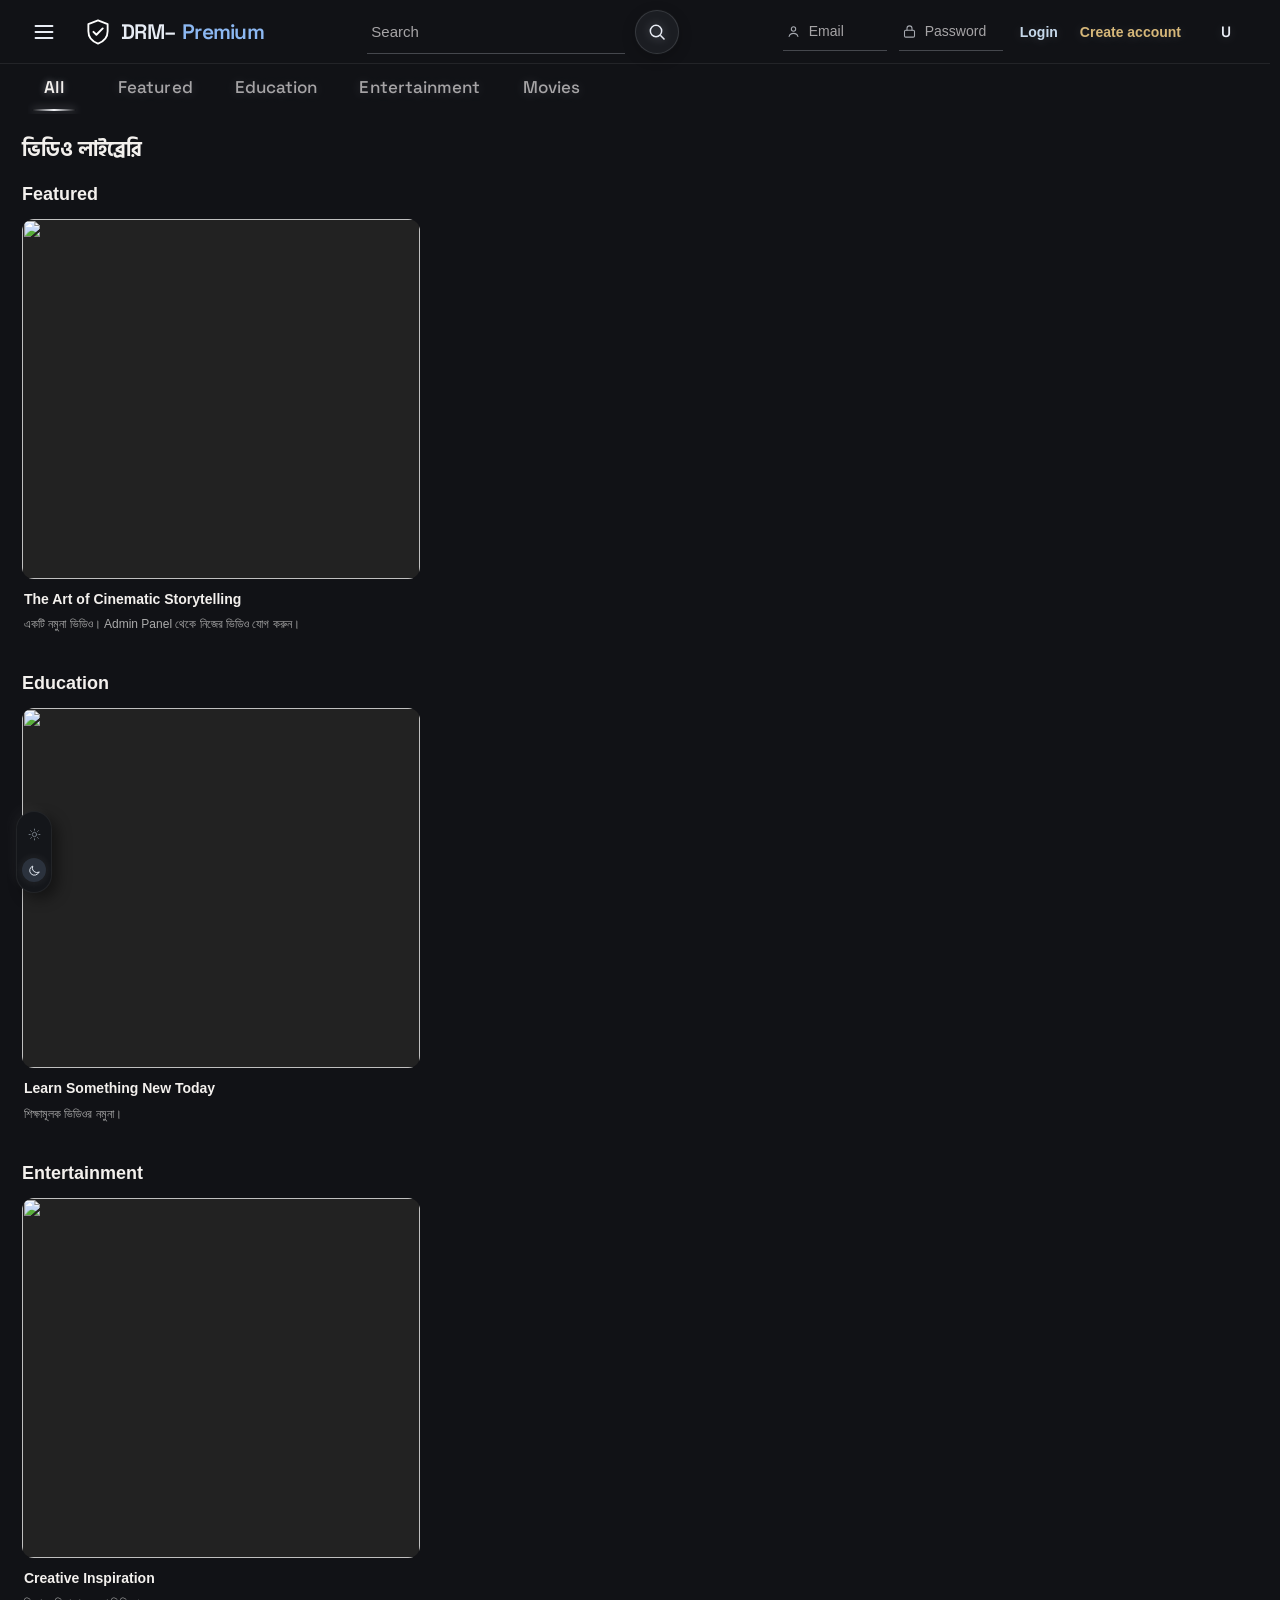
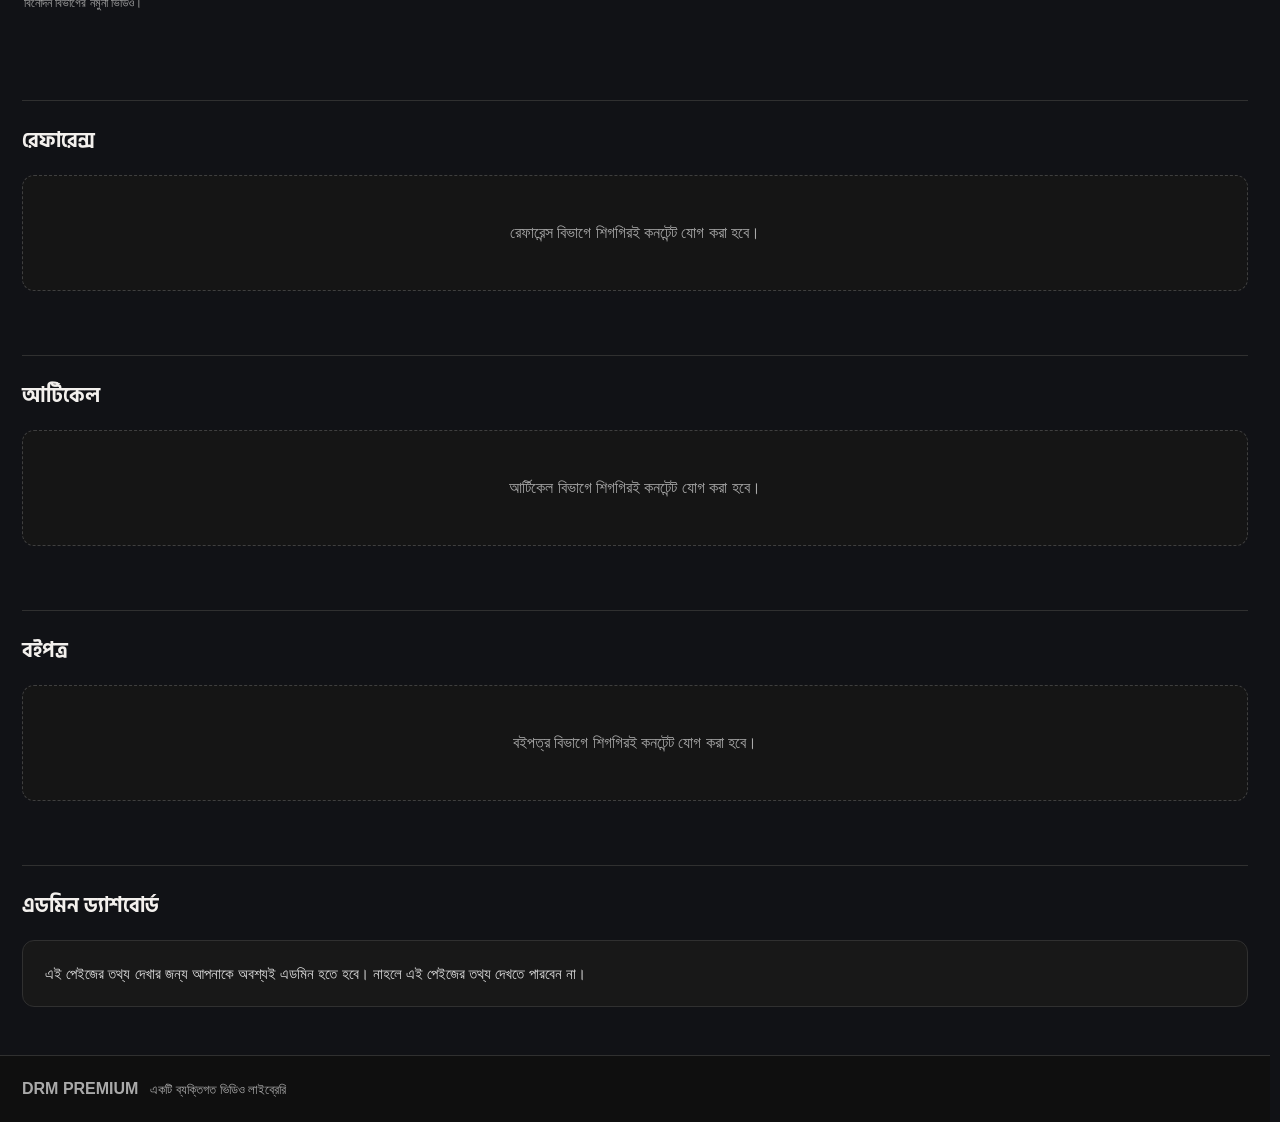
==== commit 44f5be8e: "Unify dark theme across site pages" ====
--- a/index.html
+++ b/index.html
@@ -11,7 +11,7 @@
 <link href="https://fonts.googleapis.com/css2?family=Hind+Siliguri:wght@400;500;600;700&family=Sora:wght@600&family=Space+Grotesk:wght@400;500;600;700&display=swap" rel="stylesheet">
 <script>(function(){try{var mode=localStorage.getItem("drm-theme-mode");document.documentElement.dataset.theme=(mode==="light"||mode==="dark")?mode:"dark";}catch(e){document.documentElement.dataset.theme="dark";}})();</script>
 <link rel="stylesheet" href="styles.css?v=ducs-home-02">
-<link rel="stylesheet" href="theme.css?v=ducs-shell-21">
+<link rel="stylesheet" href="theme.css?v=ducs-shell-24">
 <link rel="stylesheet" href="/assets/dufs/folder-system.css?v=dufs-04">
 <link rel="stylesheet" href="/assets/dufs/home.css?v=dufs-29">
 <link rel="stylesheet" href="/assets/dusb/scrollbar.css?v=dusb-03">
@@ -20,11 +20,11 @@
 
 <link rel="stylesheet" href="/assets/sizing/tokens.css?v=duss-08">
 <link rel="stylesheet" href="/assets/positioning/tokens.css?v=dups-04">
-<link rel="stylesheet" href="/assets/colors/index.css?v=ducs-tabs-29">
+<link rel="stylesheet" href="/assets/colors/index.css?v=ducs-tabs-30">
 <link rel="stylesheet" href="/assets/sizing/touch-targets.css?v=duss-08">
   <link rel="stylesheet" href="/theme-mode.css?v=drm-theme-16">
 <script src="/theme-mode.js?v=drm-theme-06" defer></script>
-<link rel="stylesheet" href="/site-shell.css?v=site-shell-01">
+<link rel="stylesheet" href="/site-shell.css?v=site-shell-03">
 </head>
 <body class="home-page">
 <button id="visualEditorToggle" class="visual-editor-toggle" type="button" hidden aria-label="Folder Editing Mode" aria-pressed="false" title="Edit folder names">✎</button>
@@ -121,7 +121,7 @@
   <div id="registerOtpGroup" hidden><label>Email verification code<input id="registerCode" type="text" inputmode="numeric" autocomplete="one-time-code" maxlength="6" pattern="[0-9]{6}" placeholder="৬ সংখ্যার কোড"></label><p class="register-hint">ইমেইলে পাঠানো ৬ সংখ্যার কোড দিন। কোড ১০ মিনিট কার্যকর থাকবে।</p><p id="registerDeliveryHint" class="register-delivery-hint" role="status" aria-live="polite" hidden>ইমেইলের Primary Inbox-এ OTP না পেলে Spam বা Junk ফোল্ডারটিও চেক করুন। প্রয়োজনে Promotions ফোল্ডারও দেখুন।</p></div>
   <p id="registerStatus" class="register-status" role="status" aria-live="polite"></p>
   <div class="register-actions"><button id="registerSendCode" class="register-primary" type="button">Send verification code</button><button id="registerVerify" class="register-primary" type="submit" hidden>Verify & create account</button></div>
-  <p class="register-footnote">অ্যাকাউন্টটি সাধারণ User হিসেবে তৈরি হবে। Admin বা Owner permission স্বয়ংক্রিয়ভাবে দেওয়া হবে না।</p>
+  <p class="register-footnote">এই environment-এ প্রথম account হলে যাচাই শেষে Owner হিসেবে তৈরি হতে পারে।</p>
  </form>
 </dialog>
 <footer id="about"><span id="footerBrand">DRM PREMIUM</span><span id="footerText">একটি ব্যক্তিগত ভিডিও লাইব্রেরি</span></footer>
@@ -151,11 +151,11 @@
  </div>
 </section>
 <script src="/assets/motion/motion-controller.js?v=dume-10"></script>
-<script src="app.js?v=dufs-04"></script>
+<script src="app.js?v=dufs-05"></script>
 <script src="/assets/dufs/folder-system.js?v=dufs-03"></script>
 <script src="/assets/dufs/home.js?v=dufs-18"></script>
 <script src="/assets/dusb/scrollbar.js?v=dusb-04"></script>
 <script src="/assets/dulm/list-manager.js?v=dulm-04"></script>
-<script src="/site-shell.js?v=site-shell-01" defer></script>
+<script src="/site-shell.js?v=site-shell-03" defer></script>
 </body>
-</html>+</html>
--- a/theme.css
+++ b/theme.css
@@ -1318,67 +1318,14 @@
 }
 
 
-/* Push the page content into the remaining viewport while the profile drawer
-   opens. The fixed header stays at full viewport width and position. */
+/* Drawer dimensions; shared page reflow is owned by site-shell.css. */
 :root{--duss-profile-drawer-width:390px}
 .profile-drawer{
   width:min(var(--duss-profile-drawer-width),100vw)!important;
 }
-body.profile-drawer-open{
-  padding-right:0!important;
-  transition:none!important;
-}
-body.profile-drawer-open main{
-  box-sizing:border-box!important;
-  width:calc(100% - var(--duss-profile-drawer-width))!important;
-  max-width:none!important;
-  transition:width 700ms cubic-bezier(.16,1,.3,1)!important;
-}
-@media(max-width:760px){
-  body.profile-drawer-open main{
-    width:100%!important;
-    transition:none!important;
-  }
-}
-
-
-/* Preserve the complete fixed category header while the page content reflows. */
-body.profile-drawer-open .category-bar{
-  right:0!important;
-  transition:none!important;
-}
 @media(max-width:760px){
   :root{--duss-profile-drawer-width:min(280px,82vw)}
 }
-
-
-/* Keep the content-width transition active in both drawer states so collapse animates too. */
-@media(min-width:761px){
-  body main{
-    transition:width 700ms cubic-bezier(.16,1,.3,1)!important;
-  }
-}
-
-
-/* Mirror the universal menu's body-padding layout for the profile drawer.
-   The page body, not main's explicit width, yields the drawer's space. */
-@media(min-width:761px){
-  body{
-    transition:padding-left 700ms cubic-bezier(.16,1,.3,1),padding-right 700ms cubic-bezier(.16,1,.3,1)!important;
-  }
-  body.profile-drawer-open{
-    padding-right:var(--duss-profile-drawer-width,390px)!important;
-    transition:padding-left 700ms cubic-bezier(.16,1,.3,1),padding-right 700ms cubic-bezier(.16,1,.3,1)!important;
-  }
-  body.profile-drawer-open main{
-    width:auto!important;
-  }
-}
-@media(max-width:760px){
-  body.profile-drawer-open{padding-right:0!important}
-  body.profile-drawer-open main{width:auto!important}
-}
-
 
 /* Profile drawer finish: keep the shell fixed, blend the panel into the page,
    and center the profile identity, details, controls and logout action. */
@@ -1461,43 +1408,6 @@
   justify-content:center!important;
   gap:8px;
 }
-body.profile-drawer-open .topbar,
-body.profile-drawer-open .category-bar{
-  left:0!important;
-  right:0!important;
-  transform:none!important;
-  transition:none!important;
-}
-
-
-/* Profile drawer: preserve viewport headers; reflow only the page content. */
-@media(min-width:761px){
-  body.profile-drawer-open{
-    padding-right:0!important;
-    transition:none!important;
-  }
-  body.profile-drawer-open main{
-    box-sizing:border-box!important;
-    width:calc(100% - var(--duss-profile-drawer-width,390px))!important;
-    max-width:none!important;
-    transition:width 700ms cubic-bezier(.16,1,.3,1)!important;
-  }
-}
-body.profile-drawer-open .topbar,
-body.profile-drawer-open .category-bar{
-  position:fixed!important;
-  left:0!important;
-  right:0!important;
-  width:100vw!important;
-  max-width:100vw!important;
-  box-sizing:border-box!important;
-  transform:none!important;
-  transition:none!important;
-}
-body.profile-drawer-open .category-bar{
-  z-index:var(--dups-layer-category-bar,90)!important;
-}
-
 /* Profile information arranged as clean, aligned rows with subtle separators. */
 .profile-drawer-details{
   display:grid!important;
@@ -1562,16 +1472,6 @@
 }
 
 
-/* Keep header controls on the layout viewport, not the 100vw scrollbar width. */
-body.profile-drawer-open .topbar,
-body.profile-drawer-open .category-bar{
-  left:0!important;
-  right:0!important;
-  width:auto!important;
-  max-width:none!important;
-  box-sizing:border-box!important;
-}
-
 /* Match the drawer fade to its full 700ms slide in both directions. */
 .profile-drawer{
   transition:
@@ -1673,34 +1573,4 @@
   grid-column:1/-1!important;
 }
 
-/* Header stays pinned to the viewport while either drawer animates. */
-.topbar,.profile-topbar{
-  position:fixed!important;
-  left:0!important;right:0!important;width:100vw!important;
-  box-sizing:border-box!important;
-  transform:none!important;
-  transition:none!important;
-}
-body.sidebar-open>.topbar,body.profile-drawer-open>.topbar,
-body.sidebar-open>.profile-topbar,body.profile-drawer-open>.profile-topbar{
-  left:0!important;right:0!important;width:100vw!important;
-  margin-left:0!important;margin-right:0!important;
-  transform:none!important;
-}
-
-/* Keep the header layer independent from page-content drawer transitions. */
-.topbar{
- position:fixed!important;inset:0 0 auto!important;
- width:100%!important;max-width:none!important;
- margin:0!important;translate:none!important;transform:none!important;
- transition:none!important;
-}
-.topbar>*{transition:none!important;translate:none!important;transform:none!important}
-body.sidebar-open,body.profile-drawer-open{
- padding-left:0!important;padding-right:0!important;
-}
-body.sidebar-open main,body.profile-drawer-open main{
- transition:margin 700ms cubic-bezier(.16,1,.3,1),width 700ms cubic-bezier(.16,1,.3,1);
-}
-body.sidebar-open main{margin-left:var(--duss-sidebar-width,240px)!important}
-body.profile-drawer-open main{margin-right:390px!important}
+/* Shared header and drawer layout rules live in site-shell.css. */
--- a/assets/colors/index.css
+++ b/assets/colors/index.css
@@ -10,4 +10,4 @@
 @import url("./themes/page-mapping.css?v=ducs-bg-02");
 @import url("./states/interaction.css");
 @import url("./accessibility/contrast.css");
-@import url("./components/navigation.css?v=ducs-navigation-17");
+@import url("./components/navigation.css?v=ducs-navigation-18");
--- a/site-shell.css
+++ b/site-shell.css
@@ -40,4 +40,282 @@
 @media(max-width:760px){
  .site-shell-sidebar{top:0;width:min(280px,82vw);padding-top:18px}
  .site-shell-profile-drawer{top:var(--duss-header-height-mobile,58px);width:min(390px,100vw)}
-}+}
+
+/* Keep the page header in the same flow and isolate drawer motion to content. */
+:root{--duss-profile-drawer-width:390px}
+html body>header.topbar.topbar,
+html body>header.admin-topbar.admin-topbar,
+html body>header.live-topbar.live-topbar,
+html body>header.studio-global-topbar.studio-global-topbar,
+html body>header.profile-topbar.profile-topbar{
+ position:relative!important;top:auto!important;right:auto!important;bottom:auto!important;left:auto!important;
+ width:100%!important;max-width:none!important;margin-left:0!important;margin-right:0!important;
+ transform:none!important;translate:none!important;animation:none!important;transition:none!important;
+}
+html body>.category-bar.category-bar{
+ position:relative!important;top:auto!important;right:auto!important;bottom:auto!important;left:auto!important;
+ width:auto!important;max-width:none!important;margin-left:0!important;margin-right:0!important;
+ transform:none!important;transition:margin-left 700ms cubic-bezier(.16,1,.3,1),margin-right 700ms cubic-bezier(.16,1,.3,1)!important;
+}
+html body main{
+ transition:margin-left 700ms cubic-bezier(.16,1,.3,1),margin-right 700ms cubic-bezier(.16,1,.3,1),width 700ms cubic-bezier(.16,1,.3,1),max-width 700ms cubic-bezier(.16,1,.3,1)!important;
+}
+html body :is(main#home,.admin-main,.live-layout){width:100%!important}
+@media(min-width:761px){
+ html body.sidebar-open.sidebar-open,html body.profile-drawer-open.profile-drawer-open{
+  padding-top:0!important;padding-left:0!important;padding-right:0!important;transition:none!important;
+ }
+ html body.sidebar-open.sidebar-open main{
+  margin-left:var(--duss-sidebar-dynamic-width,var(--duss-sidebar-width,240px))!important;
+  margin-right:0!important;
+ }
+ html body.sidebar-open.sidebar-open>.category-bar.category-bar{
+  margin-left:var(--duss-sidebar-dynamic-width,var(--duss-sidebar-width,240px))!important;margin-right:0!important;
+ }
+ html body.profile-drawer-open.profile-drawer-open main{
+  margin-right:var(--duss-profile-drawer-width,390px)!important;
+ }
+ html body.profile-drawer-open.profile-drawer-open>.category-bar.category-bar{
+  margin-right:var(--duss-profile-drawer-width,390px)!important;
+ }
+ html body.sidebar-open.sidebar-open.profile-drawer-open main{
+  margin-left:var(--duss-sidebar-dynamic-width,var(--duss-sidebar-width,240px))!important;
+  margin-right:var(--duss-profile-drawer-width,390px)!important;
+ }
+ html body.sidebar-open.sidebar-open.profile-drawer-open>.category-bar.category-bar{
+  margin-left:var(--duss-sidebar-dynamic-width,var(--duss-sidebar-width,240px))!important;
+  margin-right:var(--duss-profile-drawer-width,390px)!important;
+ }
+ html body.sidebar-open.sidebar-open :is(main#home,.admin-main,.live-layout),
+ html body.profile-drawer-open.profile-drawer-open :is(main#home,.admin-main,.live-layout){
+  box-sizing:border-box!important;width:auto!important;max-width:100%!important;
+ }
+ html body.sidebar-open.sidebar-open :is(main#home,.admin-main,.live-layout){
+  width:calc(100% - var(--duss-sidebar-dynamic-width,var(--duss-sidebar-width,240px)))!important;
+  max-width:calc(100% - var(--duss-sidebar-dynamic-width,var(--duss-sidebar-width,240px)))!important;
+ }
+ html body.profile-drawer-open.profile-drawer-open :is(main#home,.admin-main,.live-layout){
+  width:calc(100% - var(--duss-profile-drawer-width,390px))!important;
+  max-width:calc(100% - var(--duss-profile-drawer-width,390px))!important;
+ }
+ html body.sidebar-open.sidebar-open.profile-drawer-open :is(main#home,.admin-main,.live-layout){
+  width:calc(100% - var(--duss-sidebar-dynamic-width,var(--duss-sidebar-width,240px)) - var(--duss-profile-drawer-width,390px))!important;
+  max-width:calc(100% - var(--duss-sidebar-dynamic-width,var(--duss-sidebar-width,240px)) - var(--duss-profile-drawer-width,390px))!important;
+ }
+ html body.sidebar-open.sidebar-open main.main-area{margin-left:252px!important}
+ html body.profile-page.sidebar-open.sidebar-open main.profile-shell{
+  --shell-left-offset:var(--duss-sidebar-dynamic-width,var(--duss-sidebar-width,240px));
+  --shell-open-width:min(760px,calc(100% - var(--shell-left-offset) - 32px));
+  width:var(--shell-open-width)!important;max-width:760px!important;
+  margin-left:calc(var(--shell-left-offset) + max(0px,calc((100% - var(--shell-left-offset) - var(--shell-open-width))/2)))!important;
+  margin-right:0!important;
+ }
+ html body.profile-page.profile-drawer-open.profile-drawer-open main.profile-shell{
+  --shell-right-offset:var(--duss-profile-drawer-width,390px);
+  --shell-open-width:min(760px,calc(100% - var(--shell-right-offset) - 32px));
+  width:var(--shell-open-width)!important;max-width:760px!important;
+  margin-left:max(0px,calc((100% - var(--shell-right-offset) - var(--shell-open-width))/2))!important;
+  margin-right:var(--shell-right-offset)!important;
+ }
+ html body.profile-page.sidebar-open.sidebar-open.profile-drawer-open main.profile-shell{
+  --shell-left-offset:var(--duss-sidebar-dynamic-width,var(--duss-sidebar-width,240px));
+  --shell-right-offset:var(--duss-profile-drawer-width,390px);
+  --shell-open-width:min(760px,calc(100% - var(--shell-left-offset) - var(--shell-right-offset) - 32px));
+  width:var(--shell-open-width)!important;max-width:760px!important;
+  margin-left:calc(var(--shell-left-offset) + max(0px,calc((100% - var(--shell-left-offset) - var(--shell-right-offset) - var(--shell-open-width))/2)))!important;
+  margin-right:var(--shell-right-offset)!important;
+ }
+}
+@media(min-width:761px){
+ html body .yt-sidebar.yt-sidebar{transition:transform 700ms cubic-bezier(.16,1,.3,1),visibility 0s linear 700ms!important}
+ html body.sidebar-open.sidebar-open .yt-sidebar.yt-sidebar{transition:transform 700ms cubic-bezier(.16,1,.3,1),visibility 0s linear 0s!important}
+}
+@media(prefers-reduced-motion:reduce){
+ html body main,html body>.category-bar.category-bar,html body .yt-sidebar.yt-sidebar,
+ html body .profile-drawer,html body .site-shell-profile-drawer{transition:none!important}
+}
+
+/* Quiet Halo dark theme shared by every route. Keep motion in the content area;
+   the common header stays geometrically fixed while drawers expand. */
+html[data-theme="dark"] body{
+  background:#111216!important;color:#F3F0ED!important;
+  --paper:#111216;--surface:#18191d;--surface-hover:#202126;--ink:#F3F0ED;
+  --muted:#A6A4A6;--line:rgba(235,238,245,.10);--accent:#BCCDE3;
+  --ducs-page-bg:#111216;--ducs-page-surface:#18191d;--ducs-page-text:#F3F0ED;
+  --ducs-page-muted:#A6A4A6;--ducs-page-border:rgba(235,238,245,.10);
+}
+html[data-theme="dark"] body :is(h1,h2,h3,h4,h5,h6){color:#F3F0ED}
+
+/* One shared header treatment, including the standalone profile page header. */
+html[data-theme="dark"] body>header:is(.topbar,.profile-topbar){
+  background:#111216!important;color:#F3F0ED!important;
+  border-bottom:1px solid rgba(235,238,245,.08)!important;
+}
+html[data-theme="dark"] body>header.profile-topbar{
+  min-height:64px!important;height:64px!important;padding:0 clamp(18px,4vw,56px)!important;
+}
+html[data-theme="dark"] body :is(.brand-word-main,.profile-brand){color:#F3F0ED!important}
+html[data-theme="dark"] body :is(.brand-word-accent,.profile-brand b){color:#9DC8FF!important}
+html[data-theme="dark"] body :is(.yt-menu-trigger,.site-shell-menu-toggle,.profile-menu-toggle,.site-shell-profile-toggle){
+  appearance:none!important;-webkit-appearance:none!important;
+  box-sizing:border-box!important;display:grid!important;place-items:center!important;
+  width:44px!important;height:44px!important;min-width:44px!important;min-height:44px!important;
+  flex:0 0 44px!important;padding:0!important;overflow:hidden!important;
+  border:1px solid rgba(220,226,242,.14)!important;border-radius:50%!important;
+  background:transparent!important;color:#E9EDF5!important;
+  box-shadow:none!important;text-shadow:0 0 7px rgba(220,230,250,.24)!important;
+  transition:color .22s ease,border-color .22s ease,box-shadow .22s ease!important;
+}
+html[data-theme="dark"] body :is(.yt-menu-trigger,.site-shell-menu-toggle,.profile-menu-toggle,.site-shell-profile-toggle):hover{
+  background:transparent!important;color:#F4F6FA!important;border-color:rgba(220,230,250,.28)!important;
+  box-shadow:0 0 14px rgba(220,230,250,.12),0 0 24px rgba(211,223,255,.08)!important;
+  text-shadow:0 0 7px rgba(238,242,255,.66),0 0 18px rgba(211,223,255,.35)!important;
+}
+html[data-theme="dark"] body :is(.profile-menu-toggle,.site-shell-profile-toggle){
+  position:relative!important;aspect-ratio:1/1!important;
+}
+html[data-theme="dark"] body :is(.profile-menu-toggle,.site-shell-profile-toggle)>img{
+  position:absolute!important;inset:0!important;display:block!important;
+  width:100%!important;height:100%!important;max-width:none!important;max-height:none!important;
+  border:0!important;border-radius:inherit!important;object-fit:cover!important;
+}
+html[data-theme="dark"] body :is(.profile-menu-toggle,.site-shell-profile-toggle)>img[hidden]{display:none!important}
+html[data-theme="dark"] body :is(.profile-menu-toggle,.site-shell-profile-toggle)>span{position:relative;z-index:1}
+html[data-theme="dark"] body :is(.yt-menu-trigger,.site-shell-menu-toggle) svg{
+  width:24px!important;height:24px!important;fill:none!important;stroke:currentColor!important;
+}
+
+/* The page drawers share the homepage's transparent, silver-glow navigation. */
+html[data-theme="dark"] body :is(.yt-sidebar,.site-shell-sidebar){
+  background:#111216!important;border:0!important;box-shadow:none!important;
+}
+html[data-theme="dark"] body :is(.yt-sidebar,.site-shell-sidebar) .side-link{
+  border:0!important;border-radius:0!important;background:transparent!important;
+  color:#A6A4A6!important;text-shadow:0 1px 12px rgba(235,238,255,.18)!important;
+  transition:color .22s ease,text-shadow .22s ease!important;
+}
+html[data-theme="dark"] body :is(.yt-sidebar,.site-shell-sidebar) .side-link:hover,
+html[data-theme="dark"] body :is(.yt-sidebar,.site-shell-sidebar) .side-link.active{
+  border:0!important;border-radius:0!important;background:transparent!important;
+  color:#F3F0ED!important;text-shadow:0 0 7px rgba(238,242,255,.66),0 0 18px rgba(211,223,255,.35)!important;
+}
+html[data-theme="dark"] body :is(.yt-sidebar,.site-shell-sidebar) :is(.side-icon,.sidebar-heading){color:#E2E5EB!important}
+html[data-theme="dark"] body .site-shell-profile-drawer{
+  display:flex!important;flex-direction:column!important;
+  background:#111216!important;color:#F3F0ED!important;
+  border-left:1px solid rgba(235,238,245,.08)!important;box-shadow:none!important;
+}
+html[data-theme="dark"] body .site-shell-profile-drawer :is(.site-shell-profile-drawer__head,.site-shell-profile-drawer__label){
+  color:#A6A4A6!important;text-shadow:0 1px 12px rgba(235,238,255,.18)!important;
+}
+html[data-theme="dark"] body .site-shell-profile-drawer :is(.site-shell-profile-drawer__name,.site-shell-profile-drawer__value){
+  color:#F3F0ED!important;text-shadow:0 1px 12px rgba(235,238,255,.16)!important;
+}
+html[data-theme="dark"] body .site-shell-profile-drawer__avatar{
+  box-sizing:border-box!important;width:68px!important;height:68px!important;
+  overflow:hidden!important;border:1px solid rgba(220,226,242,.14)!important;border-radius:50%!important;
+  background:#17181d!important;color:#F3F0ED!important;
+}
+html[data-theme="dark"] body .site-shell-profile-drawer__avatar img{
+  width:100%!important;height:100%!important;border-radius:inherit!important;object-fit:cover!important;
+}
+html[data-theme="dark"] body .site-shell-profile-drawer__profile{
+  border:0!important;background:transparent!important;color:#F3F0ED!important;
+  text-shadow:0 1px 12px rgba(235,238,255,.18)!important;
+}
+html[data-theme="dark"] body .site-shell-profile-drawer__profile:hover,
+html[data-theme="dark"] body .site-shell-profile-drawer__close:hover{
+  background:transparent!important;color:#F4F2F0!important;
+  text-shadow:0 0 7px rgba(238,242,255,.66),0 0 18px rgba(211,223,255,.35)!important;
+}
+html[data-theme="dark"] body .site-shell-profile-drawer__detail{
+  padding:12px 0;border-bottom:1px solid rgba(235,238,245,.07);
+}
+html[data-theme="dark"] body .site-shell-profile-drawer__footer{
+  display:flex;flex-direction:column;align-items:flex-start;gap:8px;margin-top:auto;padding-top:24px;
+}
+html[data-theme="dark"] body .site-shell-profile-drawer__footer p{margin:0;color:#F08F9A;font-size:12px;line-height:1.4}
+html[data-theme="dark"] body .site-shell-profile-drawer__logout{
+  min-height:44px;display:inline-flex;align-items:center;gap:10px;padding:0;
+  border:0!important;background:transparent!important;color:#E59AA1!important;
+  text-shadow:0 1px 12px rgba(235,238,255,.16)!important;cursor:pointer;
+}
+html[data-theme="dark"] body .site-shell-profile-drawer__logout:hover{
+  background:transparent!important;color:#FFC0C5!important;
+  text-shadow:0 0 7px rgba(238,242,255,.50),0 0 16px rgba(211,223,255,.26)!important;
+}
+
+/* Match Upload Studio's workspace surfaces to the site's neutral graphite palette. */
+html[data-theme="dark"] body.upload-studio-page{
+  --ducs-upload-sidebar-bg:#111216;--ducs-upload-panel-strong-bg:#18191d;
+  --ducs-upload-panel-secondary-bg:#141519;--ducs-upload-accent:#BCCDE3;
+  --ducs-upload-preview-accent:#D2D8E2;--ducs-upload-pink-accent:#C6BFD1;
+  --purple:#BCCDE3;--cyan:#D2D8E2;--pink:#C6BFD1;
+}
+html[data-theme="dark"] body.upload-studio-page .studio-shell :is(.sidebar,.panel,.list-panel,.youtube-preview,.post-preview,.cover-preview,.markdown-preview){
+  background:#17181d!important;color:#F3F0ED!important;
+  border-color:rgba(235,238,245,.10)!important;
+  box-shadow:8px 8px 18px rgba(0,0,0,.24),-2px -2px 12px rgba(255,255,255,.018)!important;
+}
+html[data-theme="dark"] body.upload-studio-page .studio-shell :is(.panel input:not([type=checkbox]),.panel textarea,.panel select,.markdown-preview){
+  background:#0f1014!important;color:#F3F0ED!important;border-color:rgba(220,226,242,.14)!important;
+}
+html[data-theme="dark"] body.upload-studio-page .studio-shell :is(.side-nav a,.sidebar-bottom a){
+  background:transparent!important;border-color:transparent!important;color:#A6A4A6!important;
+  text-shadow:0 1px 12px rgba(235,238,255,.18)!important;
+}
+html[data-theme="dark"] body.upload-studio-page .studio-shell .side-nav a:is(:hover,.active){
+  background:transparent!important;border-color:transparent!important;color:#F3F0ED!important;
+  text-shadow:0 0 7px rgba(238,242,255,.66),0 0 18px rgba(211,223,255,.35)!important;
+}
+html[data-theme="dark"] body.upload-studio-page .studio-shell :is(.brand-mark,.step,.side-nav a b,.dumc-mark){
+  background:#202126!important;border-color:rgba(220,226,242,.12)!important;color:#D2D8E2!important;box-shadow:none!important;
+}
+html[data-theme="dark"] body.upload-studio-page .studio-shell :is(.eyebrow,.side-label,.panel label,.view-heading h2,.panel-title h3,.preview-head h3){
+  color:#D9DCE3!important;
+}
+html[data-theme="dark"] body.upload-studio-page .studio-shell :is(.subhead,.field-hint,.panel-title p,.preview-meta,.preview-foot,.empty-state,.autosave){
+  color:#A6A4A6!important;
+}
+html[data-theme="dark"] body.upload-studio-page .studio-shell{background:#111216!important}
+
+/* Quiet Halo's dark content surfaces across the administrative routes. */
+html[data-theme="dark"] body:is(.admin-gate-state,.admin-dashboard-state) .admin-main :is(.panel,.overview-card,.gate-panel,.metric-card,.admin-report){
+  background:#17181d!important;color:#F3F0ED!important;
+  border-color:rgba(235,238,245,.10)!important;
+  box-shadow:8px 8px 18px rgba(0,0,0,.24),-2px -2px 12px rgba(255,255,255,.018)!important;
+}
+html[data-theme="dark"] body.profile-page .profile-card{
+  background:#17181d!important;border-color:rgba(235,238,245,.10)!important;
+  box-shadow:8px 8px 22px rgba(0,0,0,.25),-2px -2px 12px rgba(255,255,255,.018)!important;
+}
+html[data-theme="dark"] body.profile-page :is(.profile-field input,.profile-field textarea,.profile-field select){
+  background:#0f1014!important;color:#F3F0ED!important;border-color:rgba(220,226,242,.14)!important;
+}
+html[data-theme="dark"] body.live-users-page .live-panel{
+  background:#141519!important;border-color:rgba(235,238,245,.10)!important;
+  box-shadow:8px 8px 20px rgba(0,0,0,.24),-2px -2px 12px rgba(255,255,255,.018)!important;
+}
+
+/* Keep all route tabs text-only with a glowing underline and no hover backplate. */
+html[data-theme="dark"] body :is(.category-tabs,.dufn-tabs,.live-restrictions-tabs,.page-tabs,.type-switch,.device-switch){
+  border:0!important;border-radius:0!important;background:transparent!important;background-image:none!important;box-shadow:none!important;
+}
+html[data-theme="dark"] body :is(.category-tabs>.category-chip,.dufn-tabs>.dufn-tab,.live-restrictions-tabs>.live-restriction-tab,.page-tabs>.tab,.type-switch>.type,.device-switch>button,[role="tab"]){
+  background:transparent!important;background-image:none!important;box-shadow:none!important;
+  color:#A6A4A6!important;text-shadow:0 1px 12px rgba(235,238,255,.18)!important;
+}
+html[data-theme="dark"] body :is(.category-tabs>.category-chip:hover,.dufn-tabs>.dufn-tab:hover,.live-restrictions-tabs>.live-restriction-tab:hover,.page-tabs>.tab:hover,.type-switch>.type:hover,.device-switch>button:hover,[role="tab"]:hover){
+  background:transparent!important;background-image:none!important;box-shadow:none!important;
+  color:#F3F0ED!important;text-shadow:0 0 7px rgba(238,242,255,.66),0 0 18px rgba(211,223,255,.35)!important;
+}
+html[data-theme="dark"] body :is(.category-tabs>.category-chip.active,.category-tabs>.category-chip[aria-current="page"],.dufn-tabs>.dufn-tab.is-open,.live-restrictions-tabs>.live-restriction-tab.is-active,.page-tabs>.tab.active,.type-switch>.type.active,.device-switch>button.active,[role="tab"][aria-selected="true"]){
+  color:#F3F0ED!important;font-weight:600!important;text-shadow:0 0 7px rgba(238,242,255,.36),0 1px 12px rgba(235,238,255,.18)!important;
+}
+html[data-theme="dark"] body :is(.category-tabs>.category-chip.active,.category-tabs>.category-chip[aria-current="page"],.dufn-tabs>.dufn-tab.is-open,.live-restrictions-tabs>.live-restriction-tab.is-active,.page-tabs>.tab.active,.type-switch>.type.active,.device-switch>button.active,[role="tab"][aria-selected="true"])::after{
+  content:""!important;position:absolute!important;left:50%!important;right:auto!important;bottom:3px!important;
+  width:44px!important;height:2px!important;transform:translateX(-50%)!important;border:0!important;border-radius:3px!important;
+  background:linear-gradient(90deg,transparent,#F0F1F5,transparent)!important;
+  box-shadow:0 0 9px rgba(226,230,245,.42)!important;pointer-events:none!important;
+}
